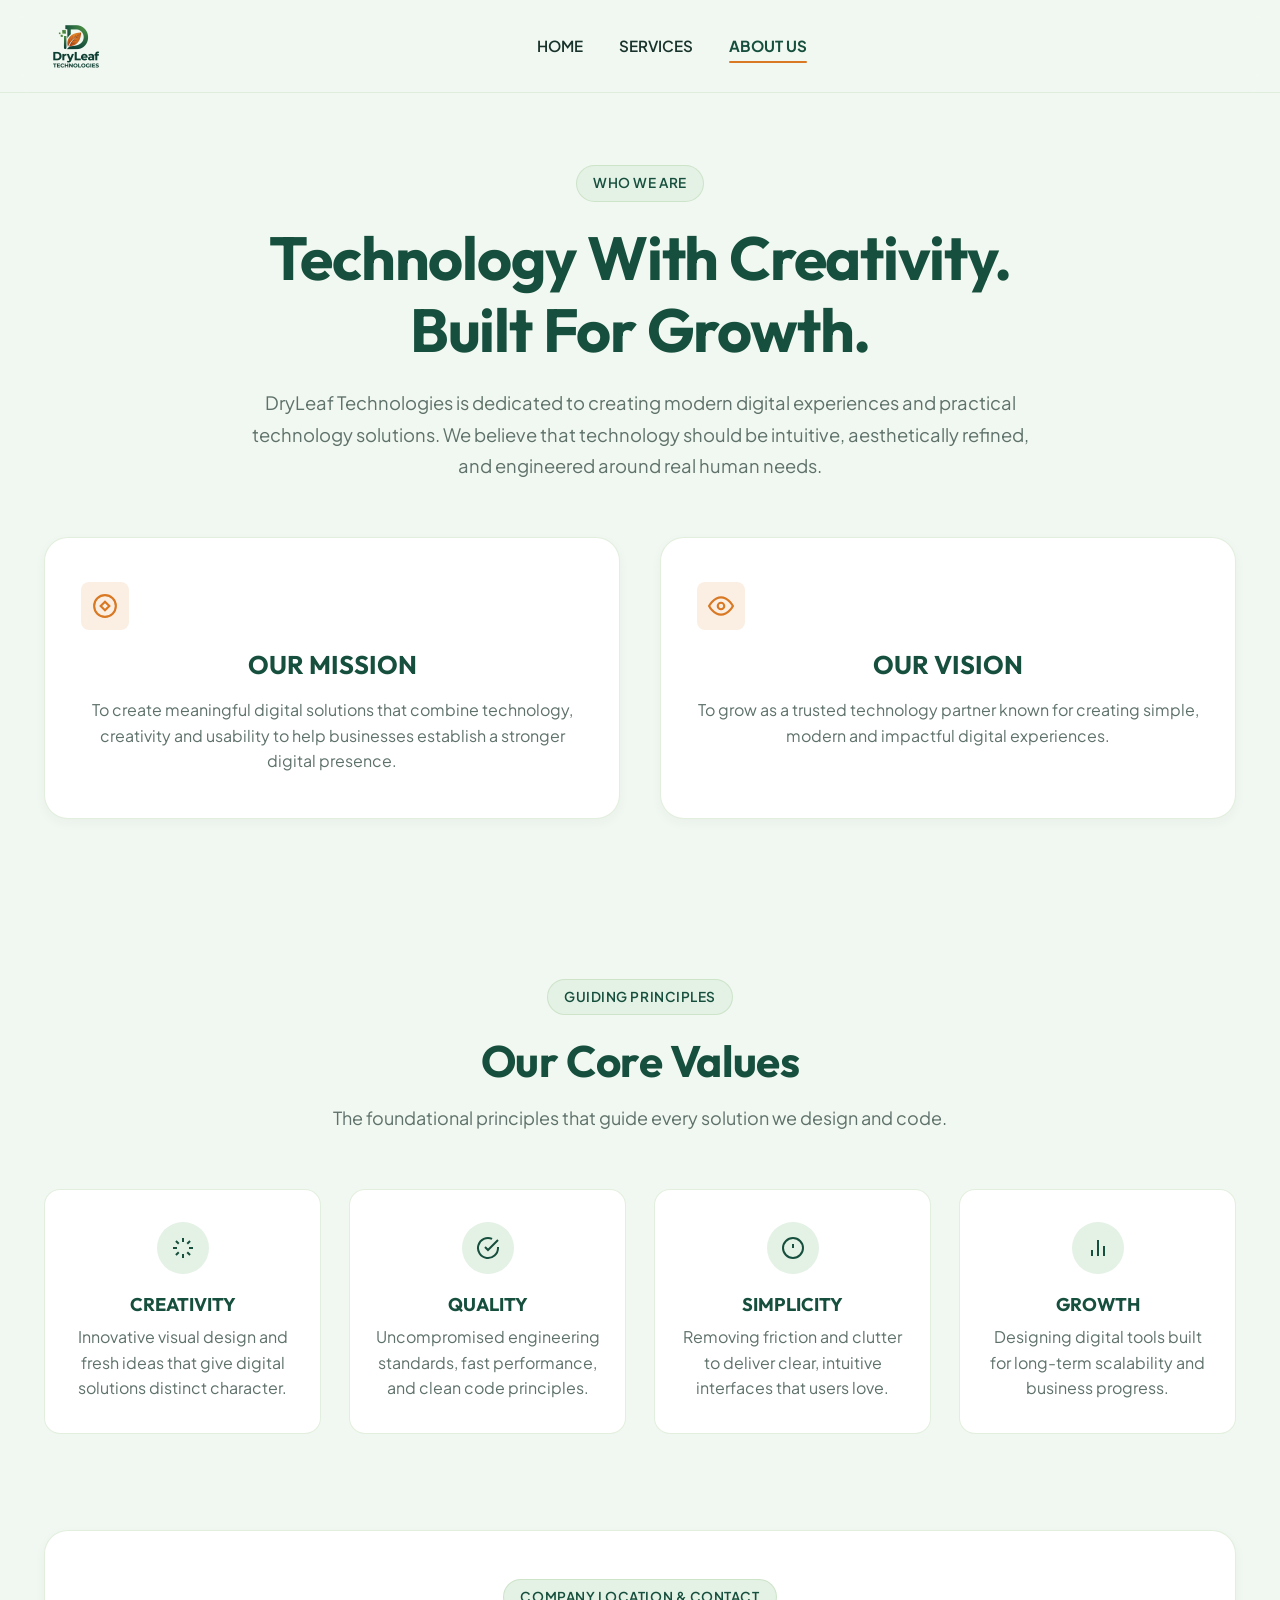
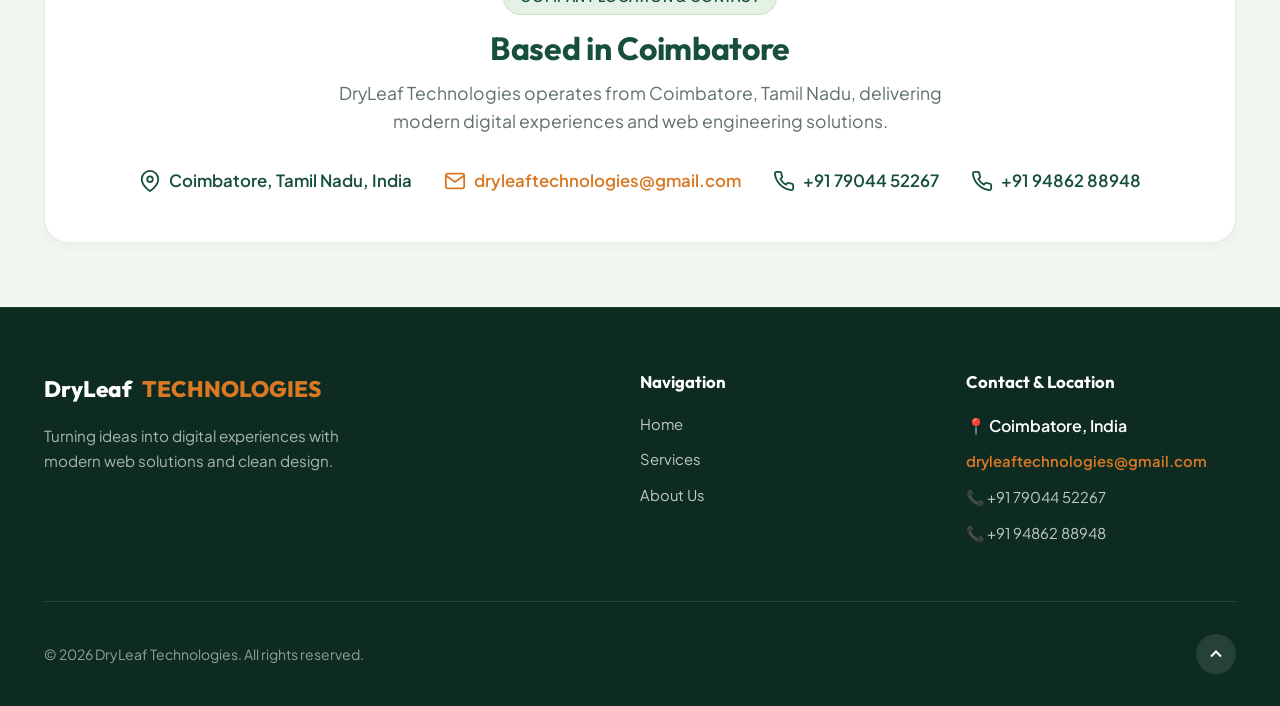
==== about.html @ a45373c3 "Initial commit: DryLeaf Technologies website" ====
<!DOCTYPE html>
<html lang="en">
<head>
  <meta charset="UTF-8">
  <meta name="viewport" content="width=device-width, initial-scale=1.0">
  <meta name="description" content="Learn about DryLeaf Technologies (www.dryleaftechnologies.com), based in Coimbatore. Discover our mission, vision, core values, and creative technology solutions.">
  <meta name="keywords" content="DryLeaf Technologies, www.dryleaftechnologies.com, dryleaf technologies, about dryleaf technologies, web development company coimbatore, tech company coimbatore">
  <meta name="author" content="DryLeaf Technologies">
  <meta name="robots" content="index, follow">
  <link rel="canonical" href="https://www.dryleaftechnologies.com/about.html">

  <!-- Favicon / Browser Tab Icon -->
  <link rel="icon" type="image/png" href="assets/images/DLT Logo.png">
  <link rel="shortcut icon" type="image/png" href="assets/images/DLT Logo.png">
  <link rel="apple-touch-icon" href="assets/images/DLT Logo.png">

  <!-- Open Graph / Facebook SEO -->
  <meta property="og:site_name" content="DryLeaf Technologies">
  <meta property="og:title" content="About Us | DryLeaf Technologies | www.dryleaftechnologies.com">
  <meta property="og:description" content="Technology with Creativity. Built for Growth. Learn about DryLeaf Technologies (www.dryleaftechnologies.com) based in Coimbatore.">
  <meta property="og:type" content="website">
  <meta property="og:url" content="https://www.dryleaftechnologies.com/about.html">
  <meta property="og:image" content="https://www.dryleaftechnologies.com/assets/images/DLT Logo.png">

  <!-- Twitter Card SEO -->
  <meta name="twitter:card" content="summary_large_image">
  <meta name="twitter:title" content="About Us | DryLeaf Technologies (www.dryleaftechnologies.com)">
  <meta name="twitter:description" content="DryLeaf Technologies (www.dryleaftechnologies.com) - Technology with Creativity. Built for Growth in Coimbatore.">
  <meta name="twitter:image" content="https://www.dryleaftechnologies.com/assets/images/DLT Logo.png">

  <title>About Us | DryLeaf Technologies | www.dryleaftechnologies.com</title>

  <!-- Google Fonts -->
  <link rel="preconnect" href="https://fonts.googleapis.com">
  <link rel="preconnect" href="https://fonts.gstatic.com" crossorigin>
  <link href="https://fonts.googleapis.com/css2?family=Outfit:wght@500;600;700;800&family=Plus+Jakarta+Sans:wght@400;500;600;700&display=swap" rel="stylesheet">
  
  <!-- Main Stylesheet -->
  <link rel="stylesheet" href="css/style.css">

  <!-- Structured Data (JSON-LD) for About Page -->
  <script type="application/ld+json">
  {
    "@context": "https://schema.org",
    "@type": "AboutPage",
    "name": "About DryLeaf Technologies",
    "url": "https://www.dryleaftechnologies.com/about.html",
    "mainEntity": {
      "@type": "Organization",
      "name": "DryLeaf Technologies",
      "alternateName": ["dryleaf technologies", "dry leaf technologies"],
      "url": "https://www.dryleaftechnologies.com",
      "email": "dryleaftechnologies@gmail.com",
      "telephone": ["+917904452267", "+919486288948"],
      "address": {
        "@type": "PostalAddress",
        "addressLocality": "Coimbatore",
        "addressRegion": "Tamil Nadu",
        "addressCountry": "IN"
      }
    }
  }
  </script>
</head>
<body>

  <!-- ==========================================
       HEADER & NAVIGATION
       ========================================== -->
  <header class="header" id="header">
    <div class="container">
      <nav class="navbar" aria-label="Main Navigation">
        <!-- Brand Logo -->
        <a href="index.html" class="brand-logo" aria-label="DryLeaf Technologies Homepage">
          <img src="assets/images/DLT Logo.png" alt="DryLeaf Technologies Logo">
        </a>

        <!-- Desktop & Mobile Navigation Links -->
        <ul class="nav-menu">
          <li><a href="index.html" class="nav-link">HOME</a></li>
          <li><a href="services.html" class="nav-link">SERVICES</a></li>
          <li><a href="about.html" class="nav-link active">ABOUT US</a></li>
        </ul>

        <!-- Right Header Action -->
        <div class="header-actions">
          <!-- Mobile Hamburger Toggle -->
          <button class="hamburger-toggle" aria-label="Toggle navigation menu" aria-expanded="false">
            <span class="hamburger-line"></span>
            <span class="hamburger-line"></span>
            <span class="hamburger-line"></span>
          </button>
        </div>
      </nav>
    </div>
  </header>

  <!-- Mobile Backdrop Overlay -->
  <div class="mobile-nav-backdrop" aria-hidden="true"></div>

  <!-- ==========================================
       ABOUT US HERO & STORY
       ========================================== -->
  <main>
    <section class="about-hero-section">
      <div class="container">
        <div class="about-hero-content reveal">
          <div class="badge">Who We Are</div>
          <h1>Technology With Creativity. Built For Growth.</h1>
          <p style="font-size: 1.15rem; margin-top: 1.25rem; line-height: 1.7;">
            DryLeaf Technologies is dedicated to creating modern digital experiences and practical technology solutions. We believe that technology should be intuitive, aesthetically refined, and engineered around real human needs.
          </p>
        </div>

        <!-- Mission & Vision Cards -->
        <div class="mission-vision-grid">
          <!-- Mission Card -->
          <div class="mv-card reveal">
            <div class="mv-card-icon">
              <svg width="26" height="26" viewBox="0 0 24 24" fill="none" stroke="currentColor" stroke-width="2"><circle cx="12" cy="12" r="10"></circle><polygon points="12 8 8 12 12 16 16 12 12 8"></polygon></svg>
            </div>
            <h3>OUR MISSION</h3>
            <p>To create meaningful digital solutions that combine technology, creativity and usability to help businesses establish a stronger digital presence.</p>
          </div>

          <!-- Vision Card -->
          <div class="mv-card reveal">
            <div class="mv-card-icon">
              <svg width="26" height="26" viewBox="0 0 24 24" fill="none" stroke="currentColor" stroke-width="2"><path d="M1 12s4-8 11-8 11 8 11 8-4 8-11 8-11-8-11-8z"></path><circle cx="12" cy="12" r="3"></circle></svg>
            </div>
            <h3>OUR VISION</h3>
            <p>To grow as a trusted technology partner known for creating simple, modern and impactful digital experiences.</p>
          </div>
        </div>
      </div>
    </section>

    <!-- ==========================================
         CORE VALUES
         ========================================== -->
    <section style="padding: 3rem 0; background-color: var(--bg-dominant);">
      <div class="container">
        <div class="section-header reveal">
          <div class="badge">Guiding Principles</div>
          <h2>Our Core Values</h2>
          <p>The foundational principles that guide every solution we design and code.</p>
        </div>

        <div class="values-grid">
          <!-- Value 1: Creativity -->
          <div class="value-card reveal">
            <div class="value-icon">
              <svg width="24" height="24" viewBox="0 0 24 24" fill="none" stroke="currentColor" stroke-width="2"><path d="M12 2v4M12 18v4M4.93 4.93l2.83 2.83M16.24 16.24l2.83 2.83M2 12h4M18 12h4M4.93 19.07l2.83-2.83M16.24 7.76l2.83-2.83"></path></svg>
            </div>
            <h3 class="value-title">CREATIVITY</h3>
            <p class="value-desc">Innovative visual design and fresh ideas that give digital solutions distinct character.</p>
          </div>

          <!-- Value 2: Quality -->
          <div class="value-card reveal">
            <div class="value-icon">
              <svg width="24" height="24" viewBox="0 0 24 24" fill="none" stroke="currentColor" stroke-width="2"><path d="M22 11.08V12a10 10 0 1 1-5.93-9.14"></path><polyline points="22 4 12 14.01 9 11.01"></polyline></svg>
            </div>
            <h3 class="value-title">QUALITY</h3>
            <p class="value-desc">Uncompromised engineering standards, fast performance, and clean code principles.</p>
          </div>

          <!-- Value 3: Simplicity -->
          <div class="value-card reveal">
            <div class="value-icon">
              <svg width="24" height="24" viewBox="0 0 24 24" fill="none" stroke="currentColor" stroke-width="2"><circle cx="12" cy="12" r="10"></circle><line x1="12" y1="8" x2="12" y2="12"></line><line x1="12" y1="16" x2="12.01" y2="16"></line></svg>
            </div>
            <h3 class="value-title">SIMPLICITY</h3>
            <p class="value-desc">Removing friction and clutter to deliver clear, intuitive interfaces that users love.</p>
          </div>

          <!-- Value 4: Growth -->
          <div class="value-card reveal">
            <div class="value-icon">
              <svg width="24" height="24" viewBox="0 0 24 24" fill="none" stroke="currentColor" stroke-width="2"><line x1="18" y1="20" x2="18" y2="10"></line><line x1="12" y1="20" x2="12" y2="4"></line><line x1="6" y1="20" x2="6" y2="14"></line></svg>
            </div>
            <h3 class="value-title">GROWTH</h3>
            <p class="value-desc">Designing digital tools built for long-term scalability and business progress.</p>
          </div>
        </div>
      </div>
    </section>

    <!-- Location & Contact Info Section -->
    <section style="padding: 3rem 0 4rem 0;">
      <div class="container">
        <div class="reveal" style="background: var(--bg-card); border: 1px solid var(--border-light); border-radius: var(--radius-lg); padding: 3rem 2rem; text-align: center; box-shadow: var(--shadow-sm);">
          <div class="badge" style="margin-bottom: 0.85rem;">Company Location &amp; Contact</div>
          <h2 style="font-size: 2rem; color: var(--color-forest-green); margin-bottom: 0.75rem;">Based in Coimbatore</h2>
          <p style="max-width: 620px; margin: 0 auto 2rem auto; color: var(--text-muted); font-size: 1.1rem;">
            DryLeaf Technologies operates from Coimbatore, Tamil Nadu, delivering modern digital experiences and web engineering solutions.
          </p>
          <div style="display: flex; justify-content: center; align-items: center; gap: 2rem; flex-wrap: wrap; font-size: 1.05rem; font-weight: 600;">
            <div style="display: flex; align-items: center; gap: 0.5rem; color: var(--color-forest-green);">
              <svg width="22" height="22" viewBox="0 0 24 24" fill="none" stroke="currentColor" stroke-width="2"><path d="M21 10c0 7-9 13-9 13s-9-6-9-13a9 9 0 0 1 18 0z"></path><circle cx="12" cy="10" r="3"></circle></svg>
              <span>Coimbatore, Tamil Nadu, India</span>
            </div>
            <a href="mailto:dryleaftechnologies@gmail.com" style="display: flex; align-items: center; gap: 0.5rem; color: var(--color-dry-orange);">
              <svg width="22" height="22" viewBox="0 0 24 24" fill="none" stroke="currentColor" stroke-width="2"><path d="M4 4h16c1.1 0 2 .9 2 2v12c0 1.1-.9 2-2 2H4c-1.1 0-2-.9-2-2V6c0-1.1.9-2 2-2z"></path><polyline points="22,6 12,13 2,6"></polyline></svg>
              <span>dryleaftechnologies@gmail.com</span>
            </a>
            <a href="tel:7904452267" style="display: flex; align-items: center; gap: 0.5rem; color: var(--color-forest-green);">
              <svg width="22" height="22" viewBox="0 0 24 24" fill="none" stroke="currentColor" stroke-width="2"><path d="M22 16.92v3a2 2 0 0 1-2.18 2 19.79 19.79 0 0 1-8.63-3.07 19.5 19.5 0 0 1-6-6 19.79 19.79 0 0 1-3.07-8.67A2 2 0 0 1 4.11 2h3a2 2 0 0 1 2 1.72 12.84 12.84 0 0 0 .7 2.81 2 2 0 0 1-.45 2.11L8.09 9.91a16 16 0 0 0 6 6l1.27-1.27a2 2 0 0 1 2.11-.45 12.84 12.84 0 0 0 2.81.7A2 2 0 0 1 22 16.92z"></path></svg>
              <span>+91 79044 52267</span>
            </a>
            <a href="tel:9486288948" style="display: flex; align-items: center; gap: 0.5rem; color: var(--color-forest-green);">
              <svg width="22" height="22" viewBox="0 0 24 24" fill="none" stroke="currentColor" stroke-width="2"><path d="M22 16.92v3a2 2 0 0 1-2.18 2 19.79 19.79 0 0 1-8.63-3.07 19.5 19.5 0 0 1-6-6 19.79 19.79 0 0 1-3.07-8.67A2 2 0 0 1 4.11 2h3a2 2 0 0 1 2 1.72 12.84 12.84 0 0 0 .7 2.81 2 2 0 0 1-.45 2.11L8.09 9.91a16 16 0 0 0 6 6l1.27-1.27a2 2 0 0 1 2.11-.45 12.84 12.84 0 0 0 2.81.7A2 2 0 0 1 22 16.92z"></path></svg>
              <span>+91 94862 88948</span>
            </a>
          </div>
        </div>
      </div>
    </section>

  </main>

  <!-- ==========================================
       FOOTER
       ========================================== -->
  <footer class="footer">
    <div class="container">
      <div class="footer-grid">
        <div class="footer-brand">
          <div class="footer-logo-text">
            DryLeaf <span>TECHNOLOGIES</span>
          </div>
          <p>Turning ideas into digital experiences with modern web solutions and clean design.</p>
        </div>

        <div>
          <h4 class="footer-title">Navigation</h4>
          <div class="footer-links">
            <a href="index.html">Home</a>
            <a href="services.html">Services</a>
            <a href="about.html">About Us</a>
          </div>
        </div>

        <div>
          <h4 class="footer-title">Contact &amp; Location</h4>
          <div class="footer-links">
            <span style="color: var(--text-light); font-weight: 600;">📍 Coimbatore, India</span>
            <a href="mailto:dryleaftechnologies@gmail.com" style="color: var(--color-dry-orange); font-weight: 600;">dryleaftechnologies@gmail.com</a>
            <a href="tel:7904452267">📞 +91 79044 52267</a>
            <a href="tel:9486288948">📞 +91 94862 88948</a>
          </div>
        </div>
      </div>

      <div class="footer-bottom">
        <span>&copy; 2026 DryLeaf Technologies. All rights reserved.</span>
        <button class="back-to-top" aria-label="Back to top of page">
          <svg width="20" height="20" viewBox="0 0 24 24" fill="none" stroke="currentColor" stroke-width="2.5"><polyline points="18 15 12 9 6 15"></polyline></svg>
        </button>
      </div>
    </div>
  </footer>

  <!-- ==========================================
       GET STARTED INQUIRY MODAL DIALOG
       ========================================== -->
  <div class="modal-overlay" id="contact-modal" role="dialog" aria-modal="true" aria-labelledby="contact-modal-title">
    <div class="modal-container">
      <button class="modal-close-btn" aria-label="Close modal window">
        <svg width="20" height="20" viewBox="0 0 24 24" fill="none" stroke="currentColor" stroke-width="2.5"><line x1="18" y1="6" x2="6" y2="18"></line><line x1="6" y1="6" x2="18" y2="18"></line></svg>
      </button>

      <div class="modal-header">
        <div class="badge" style="margin-bottom: 0.5rem;">Project Inquiry</div>
        <h3 id="contact-modal-title">Let's Build Something Great</h3>
        <p>Tell us about your project vision or reach us directly at <a href="mailto:dryleaftechnologies@gmail.com" style="color: var(--color-dry-orange); font-weight: 600;">dryleaftechnologies@gmail.com</a></p>
      </div>

      <form id="project-inquiry-form">
        <div class="form-group">
          <label class="form-label" for="user-name-abt">Your Full Name</label>
          <input type="text" id="user-name-abt" class="form-input" placeholder="e.g. Sarah Jenkins" required>
        </div>

        <div class="form-group">
          <label class="form-label" for="user-email-abt">Email Address</label>
          <input type="email" id="user-email-abt" class="form-input" placeholder="e.g. sarah@company.com" required>
        </div>

        <div class="form-group">
          <label class="form-label" for="project-type-abt">Service Needed</label>
          <select id="project-type-abt" class="form-input">
            <option value="web-dev">Web Development</option>
            <option value="ecommerce">E-Commerce Store</option>
            <option value="web-apps">Custom Web Application</option>
            <option value="ui-ux">UI/UX Design</option>
            <option value="other">Other Inquiry</option>
          </select>
        </div>

        <div class="form-group">
          <label class="form-label" for="user-msg-abt">Project Details</label>
          <textarea id="user-msg-abt" class="form-textarea" placeholder="Briefly describe your goals or requirements..." required></textarea>
        </div>

        <button type="submit" class="btn btn-primary" style="width: 100%; margin-top: 0.5rem;">SUBMIT INQUIRY</button>
      </form>

      <div class="form-success-msg">
        ✓ Thank you for reaching out! Your project inquiry has been received.
      </div>
    </div>
  </div>

  <!-- Scripts -->
  <script src="js/script.js"></script>
</body>
</html>
---- css/style.css ----
/* ==========================================================================
   DryLeaf Technologies - Master Stylesheet
   Theme: Light Nature-Tech Aesthetic
   Color System: Very Light Green, White, Dry Leaf Orange, Forest Green
   ========================================================================== */

/* --------------------------------------------------------------------------
   1. CSS Custom Properties (Design Tokens)
   -------------------------------------------------------------------------- */
:root {
  /* Color Palette */
  --bg-dominant: #F1F8F1;
  --bg-soft: #E4F1E5;
  --bg-card: #FFFFFF;
  --bg-dark-accent: #164F3D;

  --color-leaf-green: #63A64A;
  --color-dry-orange: #D97924;
  --color-dry-orange-hover: #C06416;
  --color-dry-orange-light: rgba(217, 121, 36, 0.12);
  --color-forest-green: #164F3D;
  --color-forest-green-muted: rgba(22, 79, 61, 0.7);

  --text-dark: #17332B;
  --text-muted: #5E716A;
  --text-light: #FFFFFF;

  --border-light: rgba(99, 166, 74, 0.18);
  --border-focus: #D97924;

  /* Typography */
  --font-primary: 'Plus Jakarta Sans', -apple-system, BlinkMacSystemFont, 'Segoe UI', Roboto, sans-serif;
  --font-display: 'Outfit', 'Plus Jakarta Sans', sans-serif;

  /* Spacing System */
  --section-padding-desktop: 5.5rem 2rem;
  --section-padding-tablet: 4rem 1.5rem;
  --section-padding-mobile: 3rem 1rem;
  --container-max-width: 1240px;

  /* Shadows */
  --shadow-sm: 0 4px 12px rgba(23, 51, 43, 0.04);
  --shadow-md: 0 8px 24px rgba(23, 51, 43, 0.08);
  --shadow-lg: 0 16px 40px rgba(23, 51, 43, 0.12);
  --shadow-orange: 0 8px 24px rgba(217, 121, 36, 0.25);

  /* Transitions & Border Radius */
  --transition-fast: 0.2s cubic-bezier(0.16, 1, 0.3, 1);
  --transition-smooth: 0.35s cubic-bezier(0.16, 1, 0.3, 1);
  --radius-sm: 8px;
  --radius-md: 16px;
  --radius-lg: 24px;
  --radius-full: 9999px;
}

/* --------------------------------------------------------------------------
   2. Base & Reset
   -------------------------------------------------------------------------- */
*, *::before, *::after {
  box-sizing: border-box;
  margin: 0;
  padding: 0;
}

html {
  scroll-behavior: smooth;
  font-size: 16px;
  -webkit-font-smoothing: antialiased;
  -moz-osx-font-smoothing: grayscale;
}

body {
  font-family: var(--font-primary);
  background-color: var(--bg-dominant);
  color: var(--text-dark);
  line-height: 1.6;
  overflow-x: hidden;
  min-height: 100vh;
  display: flex;
  flex-direction: column;
}

img, svg {
  max-width: 100%;
  height: auto;
  display: block;
}

a {
  color: inherit;
  text-decoration: none;
  transition: color var(--transition-fast);
}

button, input, textarea {
  font-family: inherit;
  font-size: inherit;
  outline: none;
  border: none;
  background: none;
}

button {
  cursor: pointer;
}

ul {
  list-style: none;
}

/* Container */
.container {
  width: 100%;
  max-width: var(--container-max-width);
  margin: 0 auto;
  padding: 0 1.5rem;
}

/* --------------------------------------------------------------------------
   3. Typography & Section Headers
   -------------------------------------------------------------------------- */
h1, h2, h3, h4, h5, h6 {
  font-family: var(--font-display);
  color: var(--color-forest-green);
  font-weight: 700;
  line-height: 1.2;
}

h1 {
  font-size: clamp(2.25rem, 5vw, 3.8rem);
  letter-spacing: -0.02em;
}

h2 {
  font-size: clamp(1.8rem, 3.5vw, 2.75rem);
  letter-spacing: -0.01em;
}

h3 {
  font-size: clamp(1.25rem, 2.2vw, 1.6rem);
}

p {
  color: var(--text-muted);
  font-size: clamp(1rem, 1.1vw, 1.125rem);
}

.badge {
  display: inline-flex;
  align-items: center;
  gap: 0.5rem;
  padding: 0.4rem 1rem;
  background-color: var(--bg-soft);
  color: var(--color-forest-green);
  border: 1px solid var(--border-light);
  border-radius: var(--radius-full);
  font-size: 0.85rem;
  font-weight: 600;
  letter-spacing: 0.04em;
  text-transform: uppercase;
  margin-bottom: 1.25rem;
}

.badge-dot {
  width: 8px;
  height: 8px;
  background-color: var(--color-dry-orange);
  border-radius: 50%;
  display: inline-block;
  animation: pulse-dot 2s infinite ease-in-out;
}

@keyframes pulse-dot {
  0%, 100% { transform: scale(1); opacity: 1; }
  50% { transform: scale(1.4); opacity: 0.7; }
}

.section-header {
  text-align: center;
  max-width: 680px;
  margin: 0 auto 3.5rem auto;
}

.section-header h2 {
  margin-bottom: 1rem;
}

.section-header p {
  font-size: 1.125rem;
}

.text-highlight {
  color: var(--color-dry-orange);
  position: relative;
  display: inline-block;
}

/* --------------------------------------------------------------------------
   4. Buttons & Interactive Elements
   -------------------------------------------------------------------------- */
.btn {
  display: inline-flex;
  align-items: center;
  justify-content: center;
  gap: 0.6rem;
  padding: 0.85rem 1.75rem;
  border-radius: var(--radius-full);
  font-weight: 600;
  font-size: 0.95rem;
  transition: all var(--transition-smooth);
  position: relative;
  overflow: hidden;
  white-space: nowrap;
}

.btn-primary {
  background-color: var(--color-dry-orange);
  color: var(--text-light);
  box-shadow: var(--shadow-orange);
}

.btn-primary:hover {
  background-color: var(--color-dry-orange-hover);
  transform: translateY(-2px);
  box-shadow: 0 12px 28px rgba(217, 121, 36, 0.35);
}

.btn-secondary {
  background-color: var(--bg-card);
  color: var(--color-forest-green);
  border: 1px solid var(--border-light);
  box-shadow: var(--shadow-sm);
}

.btn-secondary:hover {
  background-color: var(--bg-soft);
  color: var(--color-forest-green);
  border-color: var(--color-leaf-green);
  transform: translateY(-2px);
}

.btn-outline {
  border: 1.5px solid var(--color-dry-orange);
  color: var(--color-dry-orange);
  background: transparent;
}

.btn-outline:hover {
  background-color: var(--color-dry-orange);
  color: var(--text-light);
  transform: translateY(-2px);
}

.btn .btn-icon {
  width: 18px;
  height: 18px;
  transition: transform var(--transition-fast);
}

.btn:hover .btn-icon {
  transform: translateX(4px);
}

/* Focus States for Accessibility */
a:focus-visible, button:focus-visible, input:focus-visible, textarea:focus-visible {
  outline: 2px solid var(--border-focus);
  outline-offset: 3px;
}

/* --------------------------------------------------------------------------
   5. Header & Navigation
   -------------------------------------------------------------------------- */
.header {
  position: sticky;
  top: 0;
  left: 0;
  width: 100%;
  z-index: 1000;
  background-color: rgba(241, 248, 241, 0.85);
  backdrop-filter: blur(12px);
  -webkit-backdrop-filter: blur(12px);
  border-bottom: 1px solid rgba(99, 166, 74, 0.12);
  transition: all var(--transition-smooth);
}

.header.scrolled {
  background-color: rgba(255, 255, 255, 0.95);
  box-shadow: var(--shadow-sm);
  border-bottom-color: rgba(99, 166, 74, 0.2);
}

.navbar {
  display: flex;
  align-items: center;
  justify-content: space-between;
  height: 92px;
  transition: height var(--transition-smooth);
}

.header.scrolled .navbar {
  height: 76px;
}

.brand-logo {
  display: flex;
  align-items: center;
  gap: 0.75rem;
  text-decoration: none;
}

.brand-logo img {
  height: 64px;
  width: auto;
  object-fit: contain;
  mix-blend-mode: multiply;
  transition: all var(--transition-smooth);
}

.header.scrolled .brand-logo img {
  height: 54px;
}

.brand-logo:hover img {
  transform: scale(1.04);
}

.nav-menu {
  display: flex;
  align-items: center;
  gap: 2.25rem;
}

.nav-link {
  font-size: 0.95rem;
  font-weight: 600;
  color: var(--text-dark);
  position: relative;
  padding: 0.5rem 0;
}

.nav-link::after {
  content: '';
  position: absolute;
  bottom: 0;
  left: 0;
  width: 0%;
  height: 2.5px;
  background-color: var(--color-dry-orange);
  border-radius: var(--radius-full);
  transition: width var(--transition-smooth);
}

.nav-link:hover {
  color: var(--color-forest-green);
}

.nav-link:hover::after,
.nav-link.active::after {
  width: 100%;
}

.nav-link.active {
  color: var(--color-forest-green);
  font-weight: 700;
}

.header-actions {
  display: flex;
  align-items: center;
  gap: 1rem;
}

/* Hamburger Toggle */
.hamburger-toggle {
  display: none;
  flex-direction: column;
  justify-content: space-between;
  width: 30px;
  height: 20px;
  background: transparent;
  border: none;
  cursor: pointer;
  z-index: 1010;
  padding: 0;
}

.hamburger-line {
  width: 100%;
  height: 2.5px;
  background-color: var(--color-forest-green);
  border-radius: 4px;
  transition: all var(--transition-smooth);
}

.hamburger-toggle.active .hamburger-line:nth-child(1) {
  transform: translateY(8.5px) rotate(45deg);
}

.hamburger-toggle.active .hamburger-line:nth-child(2) {
  opacity: 0;
}

.hamburger-toggle.active .hamburger-line:nth-child(3) {
  transform: translateY(-8.5px) rotate(-45deg);
}

/* Mobile Drawer Overlay */
.mobile-nav-backdrop {
  position: fixed;
  top: 0;
  left: 0;
  width: 100vw;
  height: 100vh;
  background-color: rgba(22, 79, 61, 0.4);
  backdrop-filter: blur(4px);
  z-index: 998;
  opacity: 0;
  visibility: hidden;
  transition: all var(--transition-smooth);
}

.mobile-nav-backdrop.active {
  opacity: 1;
  visibility: visible;
}

/* --------------------------------------------------------------------------
   6. Hero Section
   -------------------------------------------------------------------------- */
.hero-section {
  padding: 4rem 0 5rem 0;
  position: relative;
  overflow: hidden;
}

.hero-grid {
  display: grid;
  grid-template-columns: 1.1fr 0.9fr;
  gap: 3.5rem;
  align-items: center;
}

.hero-content {
  max-width: 620px;
}

.hero-title {
  margin-bottom: 1.25rem;
  color: var(--color-forest-green);
}

.hero-description {
  font-size: 1.15rem;
  margin-bottom: 2.25rem;
  line-height: 1.65;
}

.hero-cta-group {
  display: flex;
  align-items: center;
  gap: 1.25rem;
  flex-wrap: wrap;
}

/* Hero Tech Visual Composition */
.hero-visual-wrapper {
  position: relative;
  display: flex;
  justify-content: center;
  align-items: center;
}

.hero-visual-card {
  width: 100%;
  aspect-ratio: 4/3;
  max-width: 500px;
  background: linear-gradient(135deg, #FFFFFF 0%, #E4F1E5 100%);
  border: 1px solid rgba(99, 166, 74, 0.25);
  border-radius: var(--radius-lg);
  box-shadow: var(--shadow-lg);
  position: relative;
  padding: 2rem;
  display: flex;
  flex-direction: column;
  justify-content: space-between;
  overflow: hidden;
}

/* Subtle Leaf & Tech Lines SVG Background inside Card */
.hero-visual-bg-pattern {
  position: absolute;
  top: 0;
  right: 0;
  width: 100%;
  height: 100%;
  opacity: 0.15;
  pointer-events: none;
}

.hero-visual-header {
  display: flex;
  align-items: center;
  justify-content: space-between;
  position: relative;
  z-index: 2;
}

.visual-dots {
  display: flex;
  gap: 6px;
}

.visual-dot {
  width: 10px;
  height: 10px;
  border-radius: 50%;
}
.visual-dot:nth-child(1) { background-color: #E56B6F; }
.visual-dot:nth-child(2) { background-color: #FFB703; }
.visual-dot:nth-child(3) { background-color: var(--color-leaf-green); }

.visual-badge {
  font-size: 0.75rem;
  font-weight: 700;
  letter-spacing: 0.05em;
  color: var(--color-forest-green);
  text-transform: uppercase;
  background: rgba(99, 166, 74, 0.15);
  padding: 0.25rem 0.75rem;
  border-radius: var(--radius-full);
}

.hero-visual-center {
  position: relative;
  z-index: 2;
  margin: 1.5rem 0;
  text-align: center;
}

.digital-mesh-graphic {
  width: 120px;
  height: 120px;
  margin: 0 auto;
  position: relative;
  display: flex;
  align-items: center;
  justify-content: center;
}

.mesh-circle-outer {
  position: absolute;
  inset: 0;
  border: 2px dashed var(--color-leaf-green);
  border-radius: 50%;
  animation: rotate-mesh 20s linear infinite;
}

.mesh-circle-inner {
  position: absolute;
  inset: 16px;
  background: radial-gradient(circle, var(--color-dry-orange-light) 0%, transparent 70%);
  border-radius: 50%;
}

.mesh-center-icon {
  position: relative;
  z-index: 2;
  width: 48px;
  height: 48px;
  color: var(--color-dry-orange);
}

@keyframes rotate-mesh {
  from { transform: rotate(0deg); }
  to { transform: rotate(360deg); }
}

/* Floating Tech Pills */
.floating-pill {
  position: absolute;
  background: var(--bg-card);
  border: 1px solid rgba(99, 166, 74, 0.2);
  padding: 0.75rem 1.25rem;
  border-radius: var(--radius-md);
  box-shadow: var(--shadow-md);
  display: flex;
  align-items: center;
  gap: 0.75rem;
  z-index: 10;
  animation: float-pill 4s ease-in-out infinite alternate;
}

.floating-pill-1 {
  top: 8%;
  right: -5%;
  animation-delay: 0s;
}

.floating-pill-2 {
  bottom: 12%;
  left: -8%;
  animation-delay: 2s;
}

.pill-icon-box {
  width: 36px;
  height: 36px;
  border-radius: var(--radius-sm);
  background-color: var(--bg-soft);
  display: flex;
  align-items: center;
  justify-content: center;
  color: var(--color-dry-orange);
}

.pill-text {
  display: flex;
  flex-direction: column;
}

.pill-title {
  font-size: 0.85rem;
  font-weight: 700;
  color: var(--color-forest-green);
}

.pill-sub {
  font-size: 0.75rem;
  color: var(--text-muted);
}

@keyframes float-pill {
  0% { transform: translateY(0px); }
  100% { transform: translateY(-10px); }
}

/* --------------------------------------------------------------------------
   7. Highlights Section
   -------------------------------------------------------------------------- */
.highlights-section {
  padding: 2.5rem 0 4rem 0;
}

.highlights-grid {
  display: grid;
  grid-template-columns: repeat(4, 1fr);
  gap: 1.5rem;
}

.highlight-card {
  background-color: var(--bg-card);
  border: 1px solid var(--border-light);
  border-radius: var(--radius-md);
  padding: 1.75rem 1.5rem;
  transition: all var(--transition-smooth);
  display: flex;
  flex-direction: column;
  gap: 0.85rem;
}

.highlight-card:hover {
  transform: translateY(-5px);
  border-color: var(--color-leaf-green);
  box-shadow: var(--shadow-md);
}

.highlight-icon {
  width: 44px;
  height: 44px;
  background-color: var(--bg-soft);
  border-radius: var(--radius-sm);
  display: flex;
  align-items: center;
  justify-content: center;
  color: var(--color-dry-orange);
  transition: transform var(--transition-fast);
}

.highlight-card:hover .highlight-icon {
  background-color: var(--color-dry-orange);
  color: var(--text-light);
  transform: scale(1.05);
}

.highlight-title {
  font-size: 1.1rem;
  font-weight: 700;
  color: var(--color-forest-green);
}

.highlight-desc {
  font-size: 0.925rem;
  color: var(--text-muted);
  line-height: 1.5;
}

/* --------------------------------------------------------------------------
   8. Services Preview & Main Services Section
   -------------------------------------------------------------------------- */
.services-section {
  padding: var(--section-padding-desktop);
  background-color: var(--bg-dominant);
}

.services-grid {
  display: grid;
  grid-template-columns: repeat(3, 1fr);
  gap: 2rem;
}

.service-card {
  background-color: var(--bg-card);
  border: 1px solid var(--border-light);
  border-radius: var(--radius-md);
  padding: 2.25rem 2rem;
  position: relative;
  transition: all var(--transition-smooth);
  display: flex;
  flex-direction: column;
  justify-content: space-between;
  overflow: hidden;
  cursor: pointer;
}

/* Top Accent Line on Hover */
.service-card::before {
  content: '';
  position: absolute;
  top: 0;
  left: 0;
  width: 100%;
  height: 4px;
  background-color: var(--color-dry-orange);
  opacity: 0;
  transform: scaleX(0);
  transform-origin: left;
  transition: all var(--transition-smooth);
}

.service-card:hover {
  transform: translateY(-6px);
  box-shadow: var(--shadow-md);
  border-color: rgba(99, 166, 74, 0.4);
}

.service-card:hover::before {
  opacity: 1;
  transform: scaleX(1);
}

.service-card-top {
  margin-bottom: 1.75rem;
}

.service-icon-box {
  width: 54px;
  height: 54px;
  border-radius: var(--radius-md);
  background-color: var(--bg-soft);
  display: flex;
  align-items: center;
  justify-content: center;
  color: var(--color-leaf-green);
  margin-bottom: 1.5rem;
  transition: all var(--transition-fast);
}

.service-card:hover .service-icon-box {
  background-color: var(--color-dry-orange-light);
  color: var(--color-dry-orange);
}

.service-card-title {
  font-size: 1.3rem;
  margin-bottom: 0.75rem;
  color: var(--color-forest-green);
}

.service-card-desc {
  font-size: 0.975rem;
  color: var(--text-muted);
  line-height: 1.6;
}

.service-card-action {
  display: inline-flex;
  align-items: center;
  gap: 0.5rem;
  font-size: 0.9rem;
  font-weight: 700;
  color: var(--color-dry-orange);
  margin-top: 1.25rem;
}

.service-card-action svg {
  width: 18px;
  height: 18px;
  transition: transform var(--transition-fast);
}

.service-card:hover .service-card-action svg {
  transform: translateX(4px);
}

.services-cta-wrapper {
  text-align: center;
  margin-top: 3.5rem;
}

/* --------------------------------------------------------------------------
   9. Why DryLeaf Section
   -------------------------------------------------------------------------- */
.why-section {
  padding: var(--section-padding-desktop);
  background-color: var(--bg-soft);
  border-top: 1px solid var(--border-light);
  border-bottom: 1px solid var(--border-light);
  position: relative;
}

.why-grid {
  display: grid;
  grid-template-columns: repeat(4, 1fr);
  gap: 2rem;
}

.why-card {
  background-color: var(--bg-card);
  border: 1px solid var(--border-light);
  border-radius: var(--radius-md);
  padding: 2rem 1.75rem;
  position: relative;
  transition: all var(--transition-smooth);
}

.why-card:hover {
  transform: translateY(-4px);
  box-shadow: var(--shadow-md);
}

.why-number {
  font-family: var(--font-display);
  font-size: 1.75rem;
  font-weight: 800;
  color: var(--color-dry-orange);
  margin-bottom: 1rem;
  display: inline-block;
  background: var(--color-dry-orange-light);
  padding: 0.2rem 0.75rem;
  border-radius: var(--radius-sm);
}

.why-card-title {
  font-size: 1.2rem;
  margin-bottom: 0.75rem;
  color: var(--color-forest-green);
}

.why-card-desc {
  font-size: 0.95rem;
  color: var(--text-muted);
}

/* --------------------------------------------------------------------------
   10. About Us Page Components
   -------------------------------------------------------------------------- */
.about-hero-section {
  padding: 4.5rem 0 3.5rem 0;
  text-align: center;
}

.about-hero-content {
  max-width: 800px;
  margin: 0 auto;
}

.mission-vision-grid {
  display: grid;
  grid-template-columns: 1fr 1fr;
  gap: 2.5rem;
  margin: 3.5rem 0;
}

.mv-card {
  background: var(--bg-card);
  border: 1px solid var(--border-light);
  border-radius: var(--radius-lg);
  padding: 2.75rem 2.25rem;
  box-shadow: var(--shadow-sm);
  position: relative;
  overflow: hidden;
  transition: all var(--transition-smooth);
}

.mv-card:hover {
  box-shadow: var(--shadow-md);
  border-color: var(--color-leaf-green);
}

.mv-card-icon {
  width: 48px;
  height: 48px;
  border-radius: var(--radius-sm);
  background-color: var(--color-dry-orange-light);
  color: var(--color-dry-orange);
  display: flex;
  align-items: center;
  justify-content: center;
  margin-bottom: 1.25rem;
}

.mv-card h3 {
  margin-bottom: 1rem;
  color: var(--color-forest-green);
}

/* Core Values Grid */
.values-grid {
  display: grid;
  grid-template-columns: repeat(4, 1fr);
  gap: 1.75rem;
}

.value-card {
  background-color: var(--bg-card);
  border: 1px solid var(--border-light);
  border-radius: var(--radius-md);
  padding: 2rem 1.5rem;
  text-align: center;
  transition: all var(--transition-smooth);
}

.value-card:hover {
  transform: translateY(-5px);
  border-color: var(--color-leaf-green);
  box-shadow: var(--shadow-md);
}

.value-icon {
  width: 52px;
  height: 52px;
  margin: 0 auto 1.25rem auto;
  border-radius: 50%;
  background-color: var(--bg-soft);
  color: var(--color-forest-green);
  display: flex;
  align-items: center;
  justify-content: center;
  transition: all var(--transition-fast);
}

.value-card:hover .value-icon {
  background-color: var(--color-dry-orange);
  color: var(--text-light);
}

.value-title {
  font-size: 1.15rem;
  margin-bottom: 0.5rem;
  color: var(--color-forest-green);
}

/* Tech Stack Showcase */
.tech-showcase-section {
  padding: var(--section-padding-desktop);
  background-color: var(--bg-soft);
  border-radius: var(--radius-lg);
  margin: 4rem 0;
  text-align: center;
}

.tech-grid {
  display: grid;
  grid-template-columns: repeat(4, 1fr);
  gap: 1.5rem;
  margin-top: 2.5rem;
}

.tech-card {
  background-color: var(--bg-card);
  border: 1px solid var(--border-light);
  border-radius: var(--radius-md);
  padding: 1.75rem 1.25rem;
  display: flex;
  flex-direction: column;
  align-items: center;
  gap: 0.85rem;
  transition: all var(--transition-smooth);
}

.tech-card:hover {
  transform: translateY(-4px);
  box-shadow: var(--shadow-md);
  border-color: var(--color-dry-orange);
}

.tech-icon {
  width: 48px;
  height: 48px;
  color: var(--color-forest-green);
}

.tech-name {
  font-weight: 700;
  color: var(--color-forest-green);
  font-size: 1.05rem;
}

.tech-desc {
  font-size: 0.85rem;
  color: var(--text-muted);
}

/* --------------------------------------------------------------------------
   11. Call To Action (CTA) Banner
   -------------------------------------------------------------------------- */
.cta-section {
  padding: 4.5rem 0;
}

.cta-box {
  background: linear-gradient(135deg, var(--color-forest-green) 0%, #0F3A2C 100%);
  color: var(--text-light);
  border-radius: var(--radius-lg);
  padding: 4rem 3rem;
  text-align: center;
  position: relative;
  overflow: hidden;
  box-shadow: var(--shadow-lg);
}

/* Decorative Organic Glow inside CTA */
.cta-box::before {
  content: '';
  position: absolute;
  top: -50%;
  right: -10%;
  width: 350px;
  height: 350px;
  background: radial-gradient(circle, rgba(217, 121, 36, 0.25) 0%, transparent 70%);
  border-radius: 50%;
  pointer-events: none;
}

.cta-box h2 {
  color: var(--text-light);
  margin-bottom: 1rem;
}

.cta-box p {
  color: rgba(255, 255, 255, 0.85);
  max-width: 600px;
  margin: 0 auto 2.25rem auto;
  font-size: 1.15rem;
}

/* --------------------------------------------------------------------------
   12. Footer
   -------------------------------------------------------------------------- */
.footer {
  background-color: #0D2B21;
  color: rgba(255, 255, 255, 0.75);
  padding: 4rem 0 2rem 0;
  margin-top: auto;
  border-top: 1px solid rgba(99, 166, 74, 0.2);
}

.footer-grid {
  display: grid;
  grid-template-columns: 2fr 1fr 1fr;
  gap: 3.5rem;
  margin-bottom: 3.5rem;
}

.footer-brand p {
  color: rgba(255, 255, 255, 0.65);
  margin-top: 1rem;
  max-width: 320px;
  font-size: 0.95rem;
}

.footer-logo-text {
  font-family: var(--font-display);
  font-size: 1.4rem;
  font-weight: 800;
  color: var(--text-light);
  display: flex;
  align-items: center;
  gap: 0.6rem;
}

.footer-logo-text span {
  color: var(--color-dry-orange);
}

.footer-title {
  color: var(--text-light);
  font-size: 1.05rem;
  font-weight: 700;
  margin-bottom: 1.25rem;
}

.footer-links {
  display: flex;
  flex-direction: column;
  gap: 0.75rem;
}

.footer-links a {
  color: rgba(255, 255, 255, 0.75);
  font-size: 0.925rem;
}

.footer-links a:hover {
  color: var(--color-dry-orange);
}

.footer-bottom {
  border-top: 1px solid rgba(255, 255, 255, 0.1);
  padding-top: 2rem;
  display: flex;
  align-items: center;
  justify-content: space-between;
  font-size: 0.875rem;
  color: rgba(255, 255, 255, 0.55);
}

.back-to-top {
  display: inline-flex;
  align-items: center;
  justify-content: center;
  width: 40px;
  height: 40px;
  background: rgba(255, 255, 255, 0.1);
  color: var(--text-light);
  border-radius: 50%;
  transition: all var(--transition-fast);
}

.back-to-top:hover {
  background-color: var(--color-dry-orange);
  transform: translateY(-3px);
}

/* --------------------------------------------------------------------------
   13. Modals & Interactive Overlays
   -------------------------------------------------------------------------- */
.modal-overlay {
  position: fixed;
  inset: 0;
  background-color: rgba(13, 43, 33, 0.65);
  backdrop-filter: blur(6px);
  -webkit-backdrop-filter: blur(6px);
  z-index: 2000;
  display: flex;
  align-items: center;
  justify-content: center;
  padding: 1.5rem;
  opacity: 0;
  visibility: hidden;
  transition: all var(--transition-smooth);
}

.modal-overlay.active {
  opacity: 1;
  visibility: visible;
}

.modal-container {
  background-color: var(--bg-card);
  border: 1px solid var(--border-light);
  border-radius: var(--radius-lg);
  max-width: 620px;
  width: 100%;
  max-height: 90vh;
  overflow-y: auto;
  padding: 2.5rem;
  box-shadow: var(--shadow-lg);
  position: relative;
  transform: translateY(20px) scale(0.96);
  transition: all var(--transition-smooth);
}

.modal-overlay.active .modal-container {
  transform: translateY(0) scale(1);
}

.modal-close-btn {
  position: absolute;
  top: 1.25rem;
  right: 1.25rem;
  width: 36px;
  height: 36px;
  border-radius: 50%;
  background-color: var(--bg-soft);
  color: var(--color-forest-green);
  display: flex;
  align-items: center;
  justify-content: center;
  transition: all var(--transition-fast);
}

.modal-close-btn:hover {
  background-color: var(--color-dry-orange);
  color: var(--text-light);
}

.modal-header {
  margin-bottom: 1.5rem;
}

.modal-header h3 {
  font-size: 1.6rem;
  margin-bottom: 0.5rem;
}

.modal-body {
  margin-bottom: 2rem;
}

.feature-list {
  display: flex;
  flex-direction: column;
  gap: 0.75rem;
  margin: 1.25rem 0;
}

.feature-item {
  display: flex;
  align-items: flex-start;
  gap: 0.75rem;
  font-size: 0.95rem;
  color: var(--text-dark);
}

.feature-check {
  width: 20px;
  height: 20px;
  border-radius: 50%;
  background-color: var(--bg-soft);
  color: var(--color-leaf-green);
  display: flex;
  align-items: center;
  justify-content: center;
  flex-shrink: 0;
  margin-top: 2px;
}

/* Contact Form Modal Styling */
.form-group {
  margin-bottom: 1.25rem;
  display: flex;
  flex-direction: column;
  gap: 0.4rem;
  text-align: left;
}

.form-label {
  font-size: 0.9rem;
  font-weight: 600;
  color: var(--color-forest-green);
}

.form-input, .form-textarea {
  width: 100%;
  padding: 0.85rem 1rem;
  border: 1px solid rgba(99, 166, 74, 0.3);
  border-radius: var(--radius-sm);
  background-color: var(--bg-dominant);
  font-size: 0.95rem;
  color: var(--text-dark);
  transition: border-color var(--transition-fast);
}

.form-input:focus, .form-textarea:focus {
  border-color: var(--color-dry-orange);
  background-color: var(--bg-card);
}

.form-textarea {
  min-height: 110px;
  resize: vertical;
}

.form-success-msg {
  display: none;
  background-color: var(--bg-soft);
  border: 1px solid var(--color-leaf-green);
  color: var(--color-forest-green);
  padding: 1rem;
  border-radius: var(--radius-sm);
  margin-top: 1rem;
  text-align: center;
  font-weight: 600;
}

/* --------------------------------------------------------------------------
   14. Animations & Reveal Utility
   -------------------------------------------------------------------------- */
.reveal {
  opacity: 0;
  transform: translateY(30px);
  transition: opacity 0.7s cubic-bezier(0.16, 1, 0.3, 1), transform 0.7s cubic-bezier(0.16, 1, 0.3, 1);
}

.reveal.revealed {
  opacity: 1;
  transform: translateY(0);
}

/* Accessibility: Reduced Motion */
@media (prefers-reduced-motion: reduce) {
  *, ::before, ::after {
    animation-duration: 0.01ms !important;
    animation-iteration-count: 1 !important;
    transition-duration: 0.01ms !important;
    scroll-behavior: auto !important;
  }
  .reveal {
    opacity: 1 !important;
    transform: none !important;
  }
}

/* --------------------------------------------------------------------------
   15. Responsive Media Queries
   -------------------------------------------------------------------------- */

/* Tablet (max-width: 1024px) */
@media (max-width: 1024px) {
  .hero-grid {
    grid-template-columns: 1fr;
    gap: 3rem;
  }
  
  .hero-content {
    max-width: 100%;
    text-align: center;
  }

  .hero-cta-group {
    justify-content: center;
  }

  .highlights-grid {
    grid-template-columns: repeat(2, 1fr);
  }

  .services-grid {
    grid-template-columns: repeat(2, 1fr);
  }

  .why-grid {
    grid-template-columns: repeat(2, 1fr);
  }

  .values-grid {
    grid-template-columns: repeat(2, 1fr);
  }

  .tech-grid {
    grid-template-columns: repeat(2, 1fr);
  }

  .footer-grid {
    grid-template-columns: 1fr 1fr;
  }
  
  .footer-brand {
    grid-column: 1 / -1;
  }
}

/* Mobile & Small Screen (max-width: 768px) */
@media (max-width: 768px) {
  .navbar {
    height: 70px;
  }

  .hamburger-toggle {
    display: flex;
  }

  /* Mobile Drawer Styling */
  .nav-menu {
    position: fixed;
    top: 0;
    right: -100%;
    width: 80%;
    max-width: 320px;
    height: 100vh;
    background-color: var(--bg-card);
    flex-direction: column;
    align-items: flex-start;
    justify-content: flex-start;
    padding: 6rem 2rem 2rem 2rem;
    gap: 1.75rem;
    z-index: 999;
    box-shadow: var(--shadow-lg);
    transition: right var(--transition-smooth);
  }

  .nav-menu.active {
    right: 0;
  }

  .nav-link {
    font-size: 1.15rem;
    width: 100%;
  }

  .header-actions .btn {
    display: none; /* Accessible in drawer on mobile */
  }

  .mobile-cta-item {
    width: 100%;
    margin-top: 1rem;
  }

  .mobile-cta-item .btn {
    width: 100%;
  }

  .hero-section {
    padding: 2.5rem 0 3.5rem 0;
  }

  .hero-visual-card {
    aspect-ratio: 1/1;
    max-width: 100%;
    padding: 1.5rem;
  }

  .floating-pill {
    padding: 0.5rem 0.85rem;
  }

  .floating-pill-1 {
    right: 0%;
    top: 2%;
  }

  .floating-pill-2 {
    left: 0%;
    bottom: 2%;
  }

  .highlights-grid {
    grid-template-columns: 1fr;
  }

  .services-grid {
    grid-template-columns: 1fr;
  }

  .why-grid {
    grid-template-columns: 1fr;
  }

  .mission-vision-grid {
    grid-template-columns: 1fr;
  }

  .values-grid {
    grid-template-columns: 1fr;
  }

  .tech-grid {
    grid-template-columns: 1fr;
  }

  .cta-box {
    padding: 2.5rem 1.5rem;
  }

  .footer-grid {
    grid-template-columns: 1fr;
    gap: 2rem;
  }

  .footer-bottom {
    flex-direction: column;
    gap: 1rem;
    text-align: center;
  }
}

/* Contact Hyperlink Interactions */
a[href^="mailto:"], a[href^="tel:"] {
  transition: all var(--transition-fast);
}

a[href^="mailto:"]:hover {
  color: var(--color-dry-orange-hover) !important;
  text-decoration: underline;
}

a[href^="tel:"]:hover {
  color: var(--color-dry-orange) !important;
  text-decoration: underline;
}
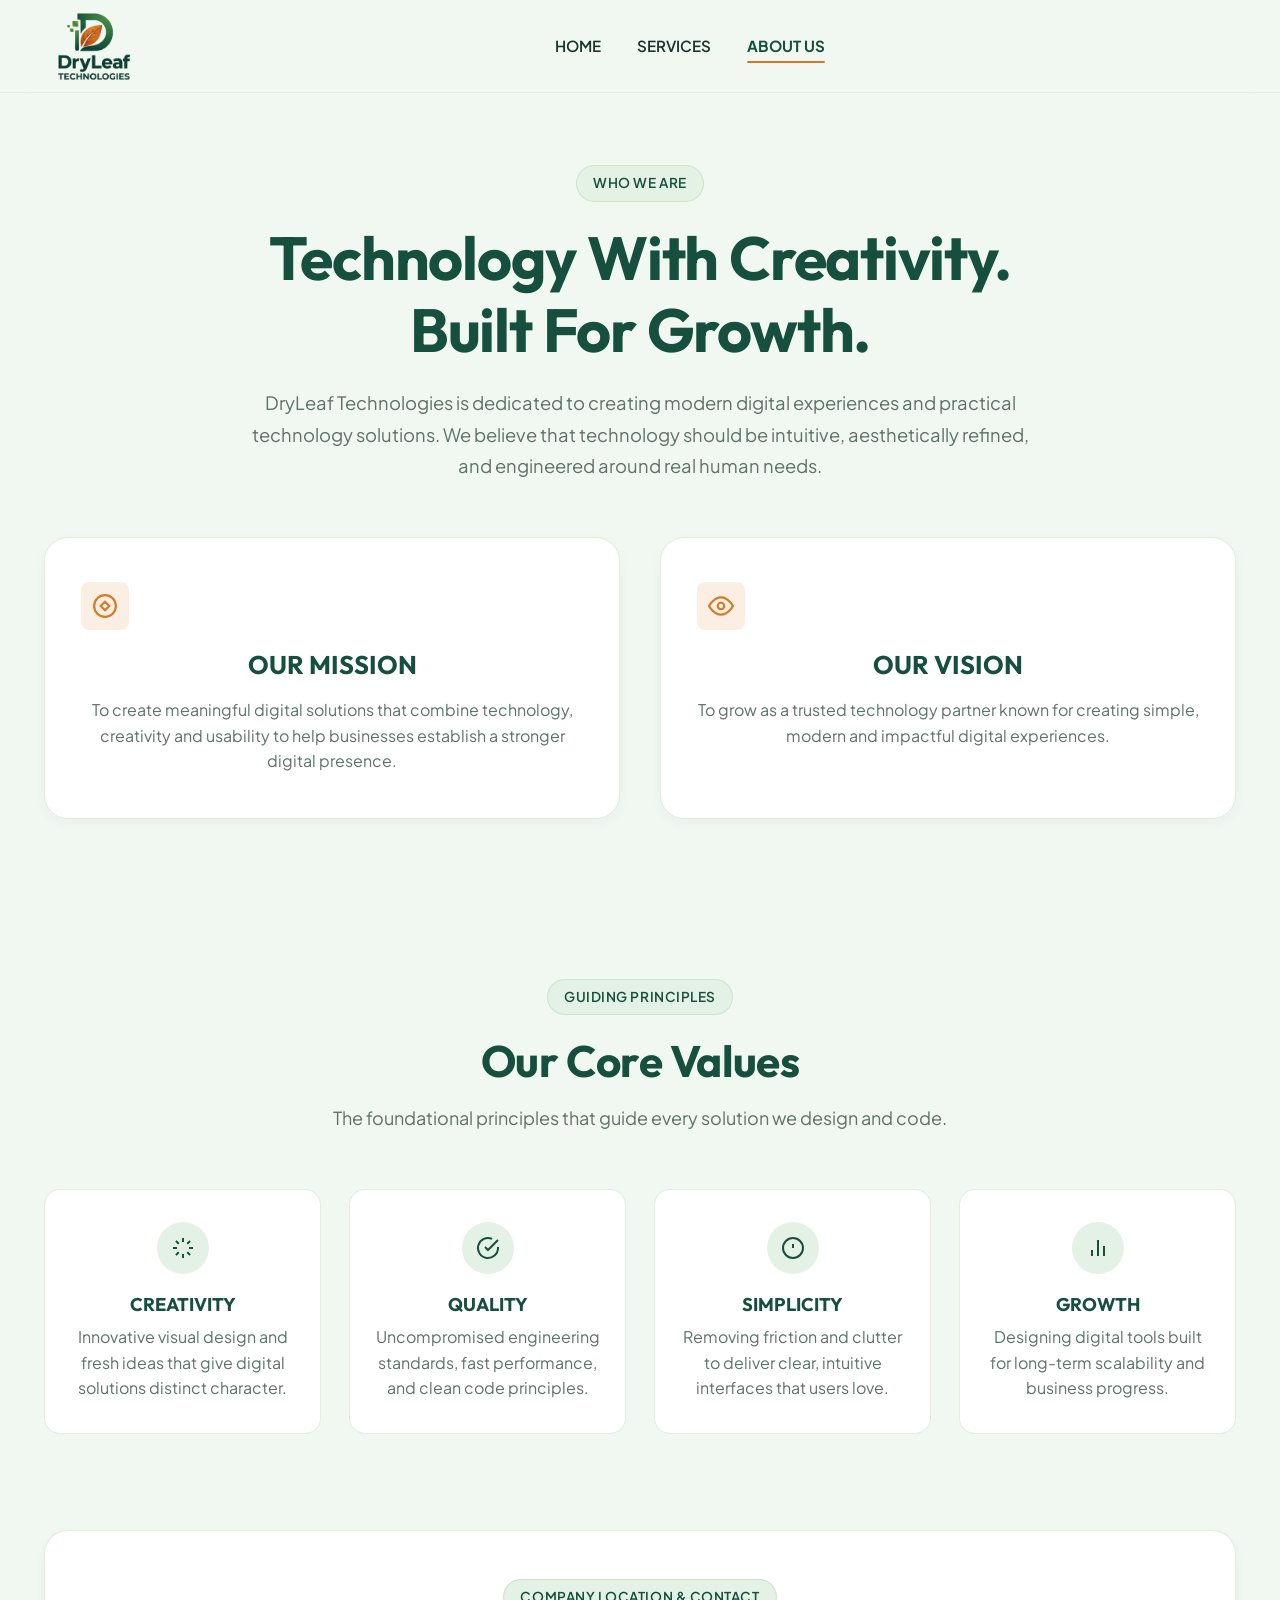
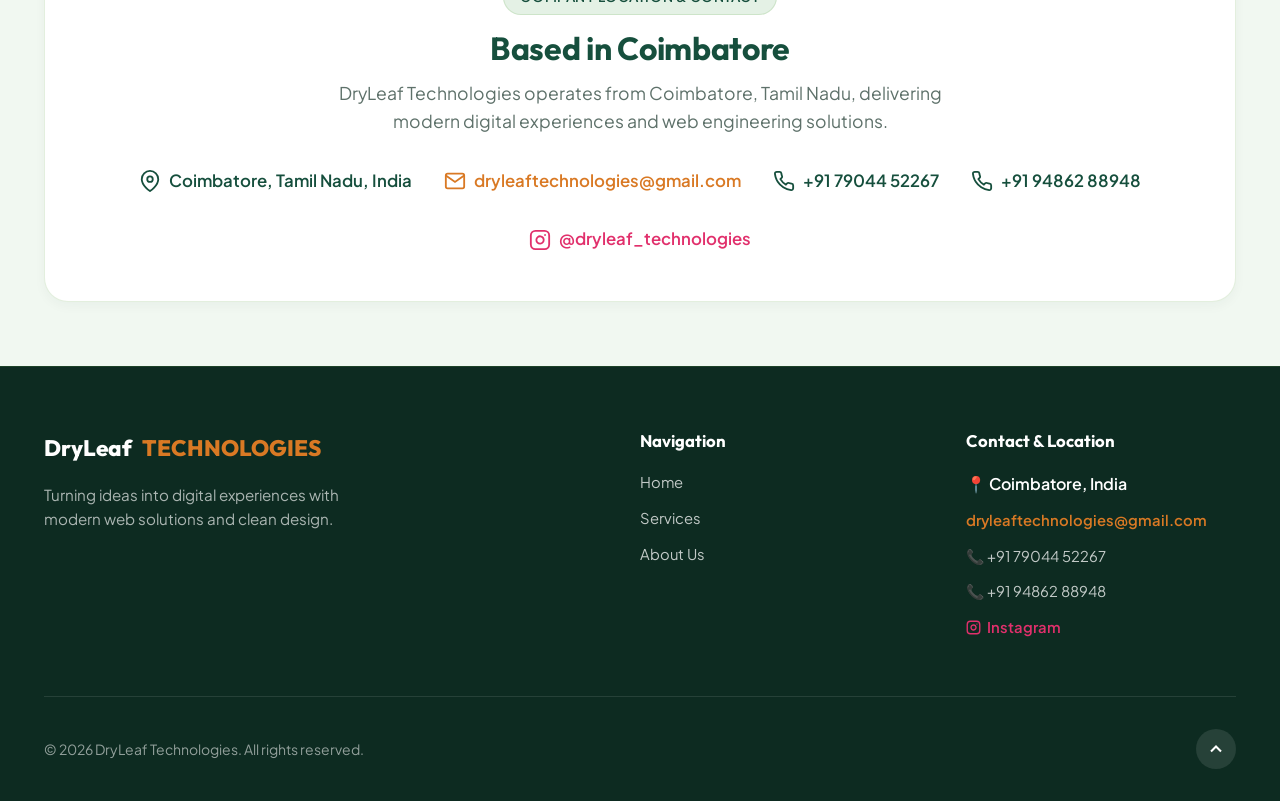
==== commit 3d6bb03c: "Add Instagram contact link, remove modal CTA button, and update logo size" ====
--- a/about.html
+++ b/about.html
@@ -52,6 +52,9 @@
       "url": "https://www.dryleaftechnologies.com",
       "email": "dryleaftechnologies@gmail.com",
       "telephone": ["+917904452267", "+919486288948"],
+      "sameAs": [
+        "https://www.instagram.com/dryleaf_technologies"
+      ],
       "address": {
         "@type": "PostalAddress",
         "addressLocality": "Coimbatore",
@@ -212,6 +215,10 @@
               <svg width="22" height="22" viewBox="0 0 24 24" fill="none" stroke="currentColor" stroke-width="2"><path d="M22 16.92v3a2 2 0 0 1-2.18 2 19.79 19.79 0 0 1-8.63-3.07 19.5 19.5 0 0 1-6-6 19.79 19.79 0 0 1-3.07-8.67A2 2 0 0 1 4.11 2h3a2 2 0 0 1 2 1.72 12.84 12.84 0 0 0 .7 2.81 2 2 0 0 1-.45 2.11L8.09 9.91a16 16 0 0 0 6 6l1.27-1.27a2 2 0 0 1 2.11-.45 12.84 12.84 0 0 0 2.81.7A2 2 0 0 1 22 16.92z"></path></svg>
               <span>+91 94862 88948</span>
             </a>
+            <a href="https://www.instagram.com/dryleaf_technologies?stkn=ZWhzNjkzNGU2aHZu" target="_blank" rel="noopener noreferrer" style="display: flex; align-items: center; gap: 0.5rem; color: #E1306C;" aria-label="Instagram @dryleaf_technologies">
+              <svg width="22" height="22" viewBox="0 0 24 24" fill="none" stroke="currentColor" stroke-width="2" stroke-linecap="round" stroke-linejoin="round"><rect x="2" y="2" width="20" height="20" rx="5" ry="5"></rect><path d="M16 11.37A4 4 0 1 1 12.63 8 4 4 0 0 1 16 11.37z"></path><line x1="17.5" y1="6.5" x2="17.51" y2="6.5"></line></svg>
+              <span>@dryleaf_technologies</span>
+            </a>
           </div>
         </div>
       </div>
@@ -248,6 +255,10 @@
             <a href="mailto:dryleaftechnologies@gmail.com" style="color: var(--color-dry-orange); font-weight: 600;">dryleaftechnologies@gmail.com</a>
             <a href="tel:7904452267">📞 +91 79044 52267</a>
             <a href="tel:9486288948">📞 +91 94862 88948</a>
+            <a href="https://www.instagram.com/dryleaf_technologies?stkn=ZWhzNjkzNGU2aHZu" target="_blank" rel="noopener noreferrer" style="color: #E1306C; font-weight: 600; display: inline-flex; align-items: center; gap: 0.35rem;" aria-label="Instagram Profile">
+              <svg width="15" height="15" viewBox="0 0 24 24" fill="none" stroke="currentColor" stroke-width="2.2" stroke-linecap="round" stroke-linejoin="round"><rect x="2" y="2" width="20" height="20" rx="5" ry="5"></rect><path d="M16 11.37A4 4 0 1 1 12.63 8 4 4 0 0 1 16 11.37z"></path><line x1="17.5" y1="6.5" x2="17.51" y2="6.5"></line></svg>
+              <span>Instagram</span>
+            </a>
           </div>
         </div>
       </div>
--- a/css/style.css
+++ b/css/style.css
@@ -56,7 +56,9 @@
 /* --------------------------------------------------------------------------
    2. Base & Reset
    -------------------------------------------------------------------------- */
-*, *::before, *::after {
+*,
+*::before,
+*::after {
   box-sizing: border-box;
   margin: 0;
   padding: 0;
@@ -80,7 +82,8 @@
   flex-direction: column;
 }
 
-img, svg {
+img,
+svg {
   max-width: 100%;
   height: auto;
   display: block;
@@ -92,7 +95,9 @@
   transition: color var(--transition-fast);
 }
 
-button, input, textarea {
+button,
+input,
+textarea {
   font-family: inherit;
   font-size: inherit;
   outline: none;
@@ -119,7 +124,12 @@
 /* --------------------------------------------------------------------------
    3. Typography & Section Headers
    -------------------------------------------------------------------------- */
-h1, h2, h3, h4, h5, h6 {
+h1,
+h2,
+h3,
+h4,
+h5,
+h6 {
   font-family: var(--font-display);
   color: var(--color-forest-green);
   font-weight: 700;
@@ -171,8 +181,17 @@
 }
 
 @keyframes pulse-dot {
-  0%, 100% { transform: scale(1); opacity: 1; }
-  50% { transform: scale(1.4); opacity: 0.7; }
+
+  0%,
+  100% {
+    transform: scale(1);
+    opacity: 1;
+  }
+
+  50% {
+    transform: scale(1.4);
+    opacity: 0.7;
+  }
 }
 
 .section-header {
@@ -262,7 +281,10 @@
 }
 
 /* Focus States for Accessibility */
-a:focus-visible, button:focus-visible, input:focus-visible, textarea:focus-visible {
+a:focus-visible,
+button:focus-visible,
+input:focus-visible,
+textarea:focus-visible {
   outline: 2px solid var(--border-focus);
   outline-offset: 3px;
 }
@@ -309,7 +331,7 @@
 }
 
 .brand-logo img {
-  height: 64px;
+  height: 100px;
   width: auto;
   object-fit: contain;
   mix-blend-mode: multiply;
@@ -317,7 +339,7 @@
 }
 
 .header.scrolled .brand-logo img {
-  height: 54px;
+  height: 60px;
 }
 
 .brand-logo:hover img {
@@ -515,9 +537,18 @@
   height: 10px;
   border-radius: 50%;
 }
-.visual-dot:nth-child(1) { background-color: #E56B6F; }
-.visual-dot:nth-child(2) { background-color: #FFB703; }
-.visual-dot:nth-child(3) { background-color: var(--color-leaf-green); }
+
+.visual-dot:nth-child(1) {
+  background-color: #E56B6F;
+}
+
+.visual-dot:nth-child(2) {
+  background-color: #FFB703;
+}
+
+.visual-dot:nth-child(3) {
+  background-color: var(--color-leaf-green);
+}
 
 .visual-badge {
   font-size: 0.75rem;
@@ -571,8 +602,13 @@
 }
 
 @keyframes rotate-mesh {
-  from { transform: rotate(0deg); }
-  to { transform: rotate(360deg); }
+  from {
+    transform: rotate(0deg);
+  }
+
+  to {
+    transform: rotate(360deg);
+  }
 }
 
 /* Floating Tech Pills */
@@ -630,8 +666,13 @@
 }
 
 @keyframes float-pill {
-  0% { transform: translateY(0px); }
-  100% { transform: translateY(-10px); }
+  0% {
+    transform: translateY(0px);
+  }
+
+  100% {
+    transform: translateY(-10px);
+  }
 }
 
 /* --------------------------------------------------------------------------
@@ -1261,7 +1302,8 @@
   color: var(--color-forest-green);
 }
 
-.form-input, .form-textarea {
+.form-input,
+.form-textarea {
   width: 100%;
   padding: 0.85rem 1rem;
   border: 1px solid rgba(99, 166, 74, 0.3);
@@ -1272,7 +1314,8 @@
   transition: border-color var(--transition-fast);
 }
 
-.form-input:focus, .form-textarea:focus {
+.form-input:focus,
+.form-textarea:focus {
   border-color: var(--color-dry-orange);
   background-color: var(--bg-card);
 }
@@ -1310,12 +1353,16 @@
 
 /* Accessibility: Reduced Motion */
 @media (prefers-reduced-motion: reduce) {
-  *, ::before, ::after {
+
+  *,
+  ::before,
+  ::after {
     animation-duration: 0.01ms !important;
     animation-iteration-count: 1 !important;
     transition-duration: 0.01ms !important;
     scroll-behavior: auto !important;
   }
+
   .reveal {
     opacity: 1 !important;
     transform: none !important;
@@ -1332,7 +1379,7 @@
     grid-template-columns: 1fr;
     gap: 3rem;
   }
-  
+
   .hero-content {
     max-width: 100%;
     text-align: center;
@@ -1365,7 +1412,7 @@
   .footer-grid {
     grid-template-columns: 1fr 1fr;
   }
-  
+
   .footer-brand {
     grid-column: 1 / -1;
   }
@@ -1410,7 +1457,8 @@
   }
 
   .header-actions .btn {
-    display: none; /* Accessible in drawer on mobile */
+    display: none;
+    /* Accessible in drawer on mobile */
   }
 
   .mobile-cta-item {
@@ -1487,7 +1535,9 @@
 }
 
 /* Contact Hyperlink Interactions */
-a[href^="mailto:"], a[href^="tel:"] {
+a[href^="mailto:"],
+a[href^="tel:"],
+a[href*="instagram.com"] {
   transition: all var(--transition-fast);
 }
 
@@ -1500,3 +1550,9 @@
   color: var(--color-dry-orange) !important;
   text-decoration: underline;
 }
+
+a[href*="instagram.com"]:hover {
+  opacity: 0.8;
+  transform: translateY(-1px);
+  text-decoration: underline;
+}
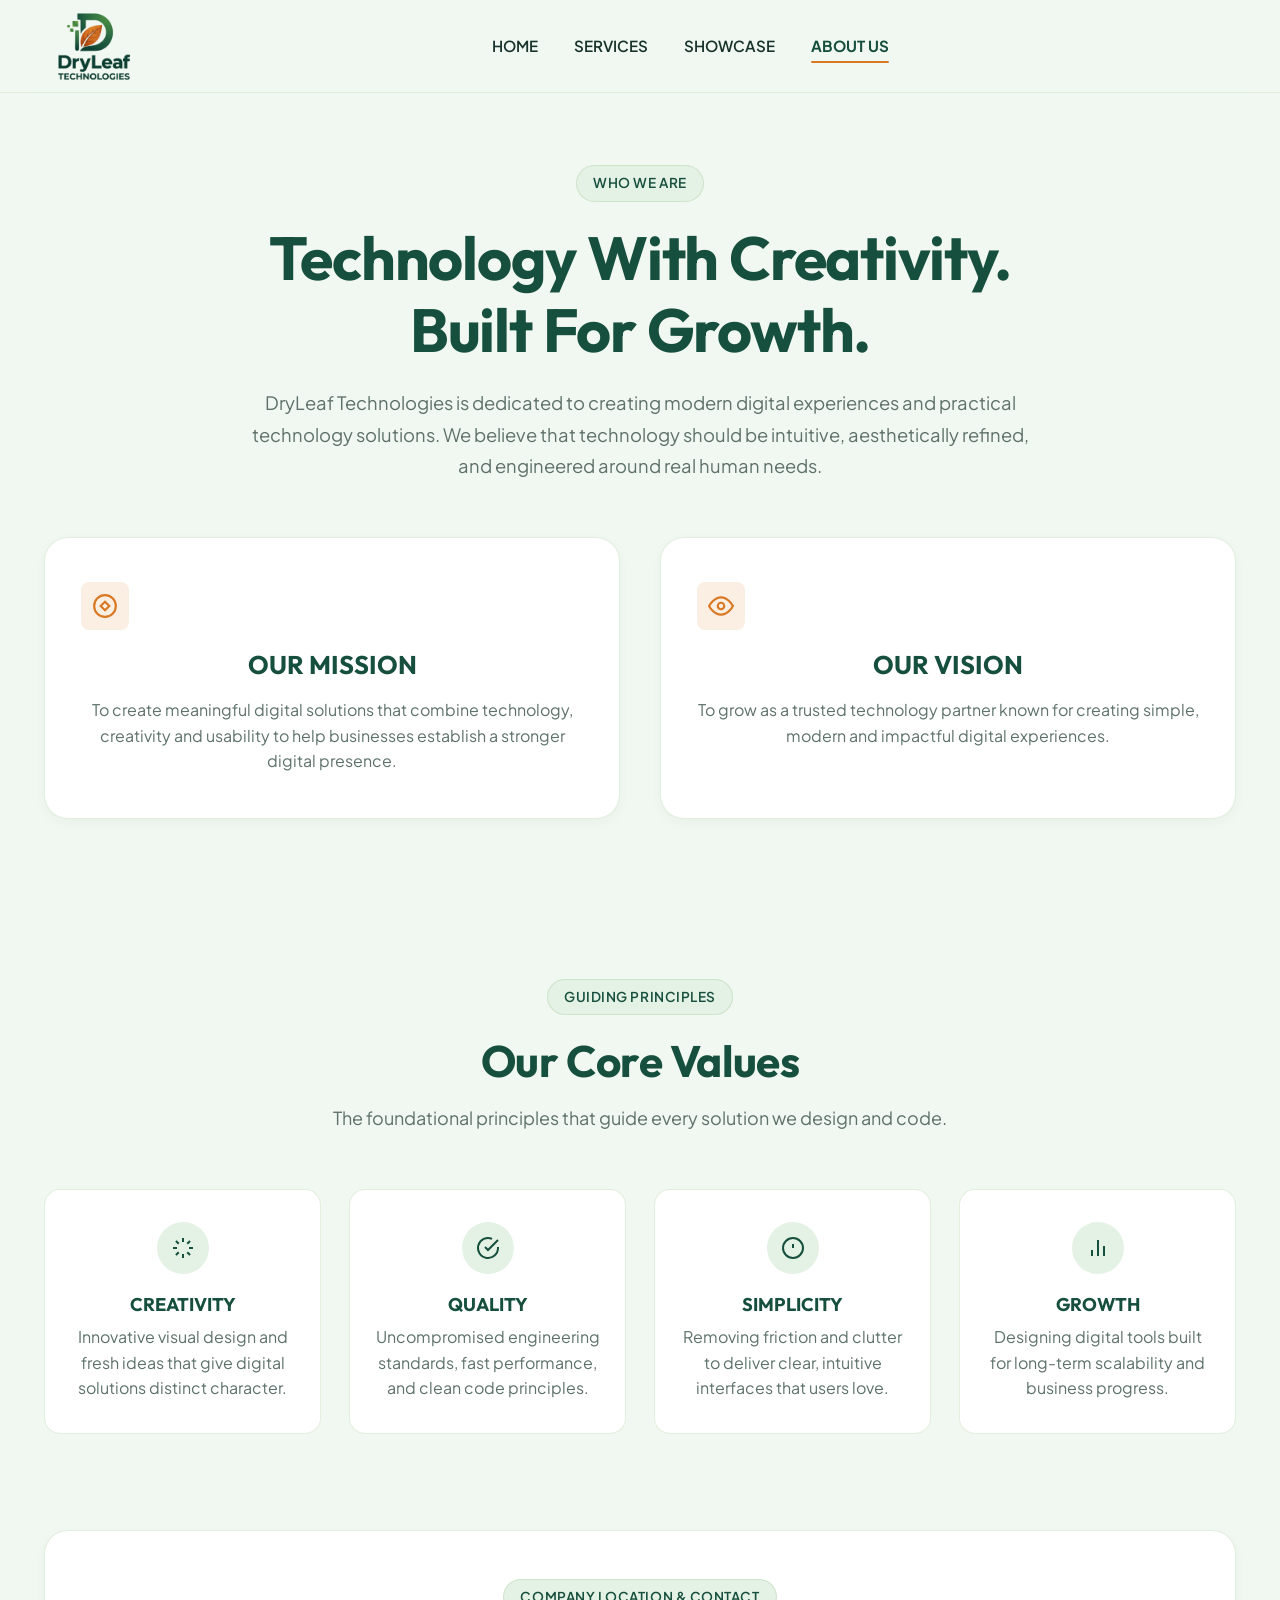
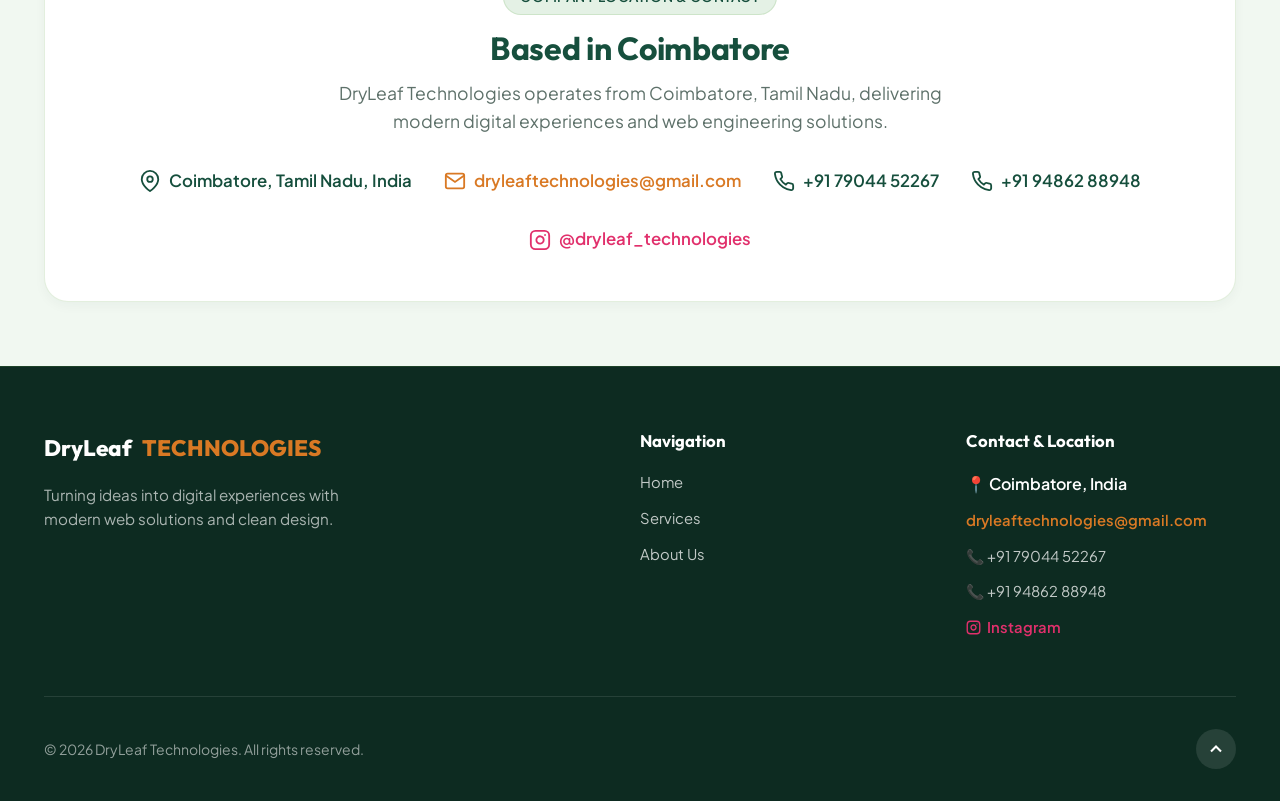
==== commit cd178432: "Modified Explore services into OUR WORKS" ====
--- a/about.html
+++ b/about.html
@@ -82,6 +82,7 @@
         <ul class="nav-menu">
           <li><a href="index.html" class="nav-link">HOME</a></li>
           <li><a href="services.html" class="nav-link">SERVICES</a></li>
+          <li><a href="index.html#showcase" class="nav-link">SHOWCASE</a></li>
           <li><a href="about.html" class="nav-link active">ABOUT US</a></li>
         </ul>
 
--- a/css/style.css
+++ b/css/style.css
@@ -1555,4 +1555,278 @@
   opacity: 0.8;
   transform: translateY(-1px);
   text-decoration: underline;
+}
+
+/* ==========================================================================
+   SHOWCASE SECTION – OUR WORK
+   ========================================================================== */
+
+/* --------------------------------------------------------------------------
+   Section Wrapper
+   -------------------------------------------------------------------------- */
+.showcase-section {
+  padding: var(--section-padding-desktop);
+  background: linear-gradient(180deg, var(--bg-soft) 0%, var(--bg-dominant) 100%);
+  position: relative;
+  overflow: hidden;
+}
+
+.showcase-section::before {
+  content: '';
+  position: absolute;
+  top: -120px;
+  right: -120px;
+  width: 420px;
+  height: 420px;
+  border-radius: 50%;
+  background: radial-gradient(circle, rgba(99,166,74,0.08) 0%, transparent 70%);
+  pointer-events: none;
+}
+
+/* --------------------------------------------------------------------------
+   Showcase Grid (can add more cards later)
+   -------------------------------------------------------------------------- */
+.showcase-grid {
+  display: grid;
+  grid-template-columns: 1fr;
+  gap: 3rem;
+  margin-top: 3rem;
+}
+
+/* --------------------------------------------------------------------------
+   Showcase Card
+   -------------------------------------------------------------------------- */
+.showcase-card {
+  background: var(--bg-card);
+  border-radius: var(--radius-lg);
+  overflow: hidden;
+  box-shadow: var(--shadow-md);
+  border: 1px solid var(--border-light);
+  display: grid;
+  grid-template-columns: 1.1fr 1fr;
+  gap: 0;
+  transition: box-shadow var(--transition-smooth), transform var(--transition-smooth);
+}
+
+.showcase-card:hover {
+  box-shadow: var(--shadow-lg);
+  transform: translateY(-4px);
+}
+
+/* --------------------------------------------------------------------------
+   Image Side
+   -------------------------------------------------------------------------- */
+.showcase-img-wrapper {
+  position: relative;
+  overflow: hidden;
+  min-height: 320px;
+  background: var(--bg-soft);
+}
+
+.showcase-img {
+  width: 100%;
+  height: 100%;
+  object-fit: cover;
+  object-position: top center;
+  display: block;
+  transition: transform 0.55s cubic-bezier(0.16, 1, 0.3, 1);
+}
+
+.showcase-card:hover .showcase-img {
+  transform: scale(1.04);
+}
+
+/* Overlay that appears on hover with CTA */
+.showcase-img-overlay {
+  position: absolute;
+  inset: 0;
+  background: rgba(22, 79, 61, 0.72);
+  backdrop-filter: blur(3px);
+  display: flex;
+  align-items: center;
+  justify-content: center;
+  opacity: 0;
+  transition: opacity var(--transition-smooth);
+}
+
+.showcase-card:hover .showcase-img-overlay {
+  opacity: 1;
+}
+
+.showcase-live-btn {
+  display: inline-flex;
+  align-items: center;
+  gap: 0.5rem;
+  transform: translateY(12px);
+  transition: opacity var(--transition-smooth), transform var(--transition-smooth);
+  opacity: 0;
+}
+
+.showcase-card:hover .showcase-live-btn {
+  opacity: 1;
+  transform: translateY(0);
+}
+
+/* --------------------------------------------------------------------------
+   Info Side
+   -------------------------------------------------------------------------- */
+.showcase-info {
+  padding: 2.5rem;
+  display: flex;
+  flex-direction: column;
+  justify-content: center;
+  gap: 1.1rem;
+}
+
+/* Meta row */
+.showcase-meta {
+  display: flex;
+  align-items: center;
+  justify-content: space-between;
+  gap: 0.75rem;
+}
+
+.showcase-category {
+  font-size: 0.78rem;
+  font-weight: 700;
+  letter-spacing: 0.07em;
+  text-transform: uppercase;
+  color: var(--color-leaf-green);
+  background: rgba(99, 166, 74, 0.12);
+  padding: 0.25rem 0.75rem;
+  border-radius: var(--radius-full);
+}
+
+.showcase-year {
+  font-size: 0.8rem;
+  font-weight: 600;
+  color: var(--text-muted);
+}
+
+/* Title & description */
+.showcase-title {
+  font-family: var(--font-display);
+  font-size: 1.85rem;
+  font-weight: 800;
+  color: var(--text-dark);
+  line-height: 1.15;
+  margin: 0;
+}
+
+.showcase-desc {
+  font-size: 0.95rem;
+  color: var(--text-muted);
+  line-height: 1.7;
+  margin: 0;
+}
+
+/* --------------------------------------------------------------------------
+   Tech Tags
+   -------------------------------------------------------------------------- */
+.showcase-tags {
+  display: flex;
+  flex-wrap: wrap;
+  gap: 0.5rem;
+}
+
+.showcase-tag {
+  font-size: 0.75rem;
+  font-weight: 700;
+  letter-spacing: 0.04em;
+  color: var(--color-forest-green);
+  background: rgba(22, 79, 61, 0.08);
+  border: 1px solid rgba(22, 79, 61, 0.15);
+  padding: 0.22rem 0.65rem;
+  border-radius: var(--radius-full);
+  transition: background var(--transition-fast), color var(--transition-fast);
+}
+
+.showcase-tag:hover {
+  background: var(--color-forest-green);
+  color: #fff;
+}
+
+/* --------------------------------------------------------------------------
+   Action Buttons
+   -------------------------------------------------------------------------- */
+.showcase-actions {
+  display: flex;
+  align-items: center;
+  gap: 0.75rem;
+  flex-wrap: wrap;
+  margin-top: 0.25rem;
+}
+
+.showcase-github-btn {
+  display: inline-flex;
+  align-items: center;
+  gap: 0.5rem;
+}
+
+/* --------------------------------------------------------------------------
+   Bottom CTA
+   -------------------------------------------------------------------------- */
+.showcase-cta {
+  margin-top: 3.5rem;
+  text-align: center;
+  display: flex;
+  flex-direction: column;
+  align-items: center;
+  gap: 1.25rem;
+}
+
+.showcase-cta p {
+  font-size: 1.1rem;
+  color: var(--text-muted);
+  font-weight: 500;
+}
+
+/* --------------------------------------------------------------------------
+   Responsive – Tablet
+   -------------------------------------------------------------------------- */
+@media (max-width: 900px) {
+  .showcase-card {
+    grid-template-columns: 1fr;
+  }
+
+  .showcase-img-wrapper {
+    min-height: 240px;
+  }
+
+  .showcase-img-overlay {
+    opacity: 1;
+    background: rgba(22, 79, 61, 0.45);
+  }
+
+  .showcase-live-btn {
+    opacity: 1;
+    transform: translateY(0);
+  }
+}
+
+/* --------------------------------------------------------------------------
+   Responsive – Mobile
+   -------------------------------------------------------------------------- */
+@media (max-width: 600px) {
+  .showcase-section {
+    padding: var(--section-padding-mobile);
+  }
+
+  .showcase-info {
+    padding: 1.75rem 1.25rem;
+  }
+
+  .showcase-title {
+    font-size: 1.45rem;
+  }
+
+  .showcase-actions {
+    flex-direction: column;
+    align-items: stretch;
+  }
+
+  .showcase-actions .btn {
+    text-align: center;
+    justify-content: center;
+  }
 }
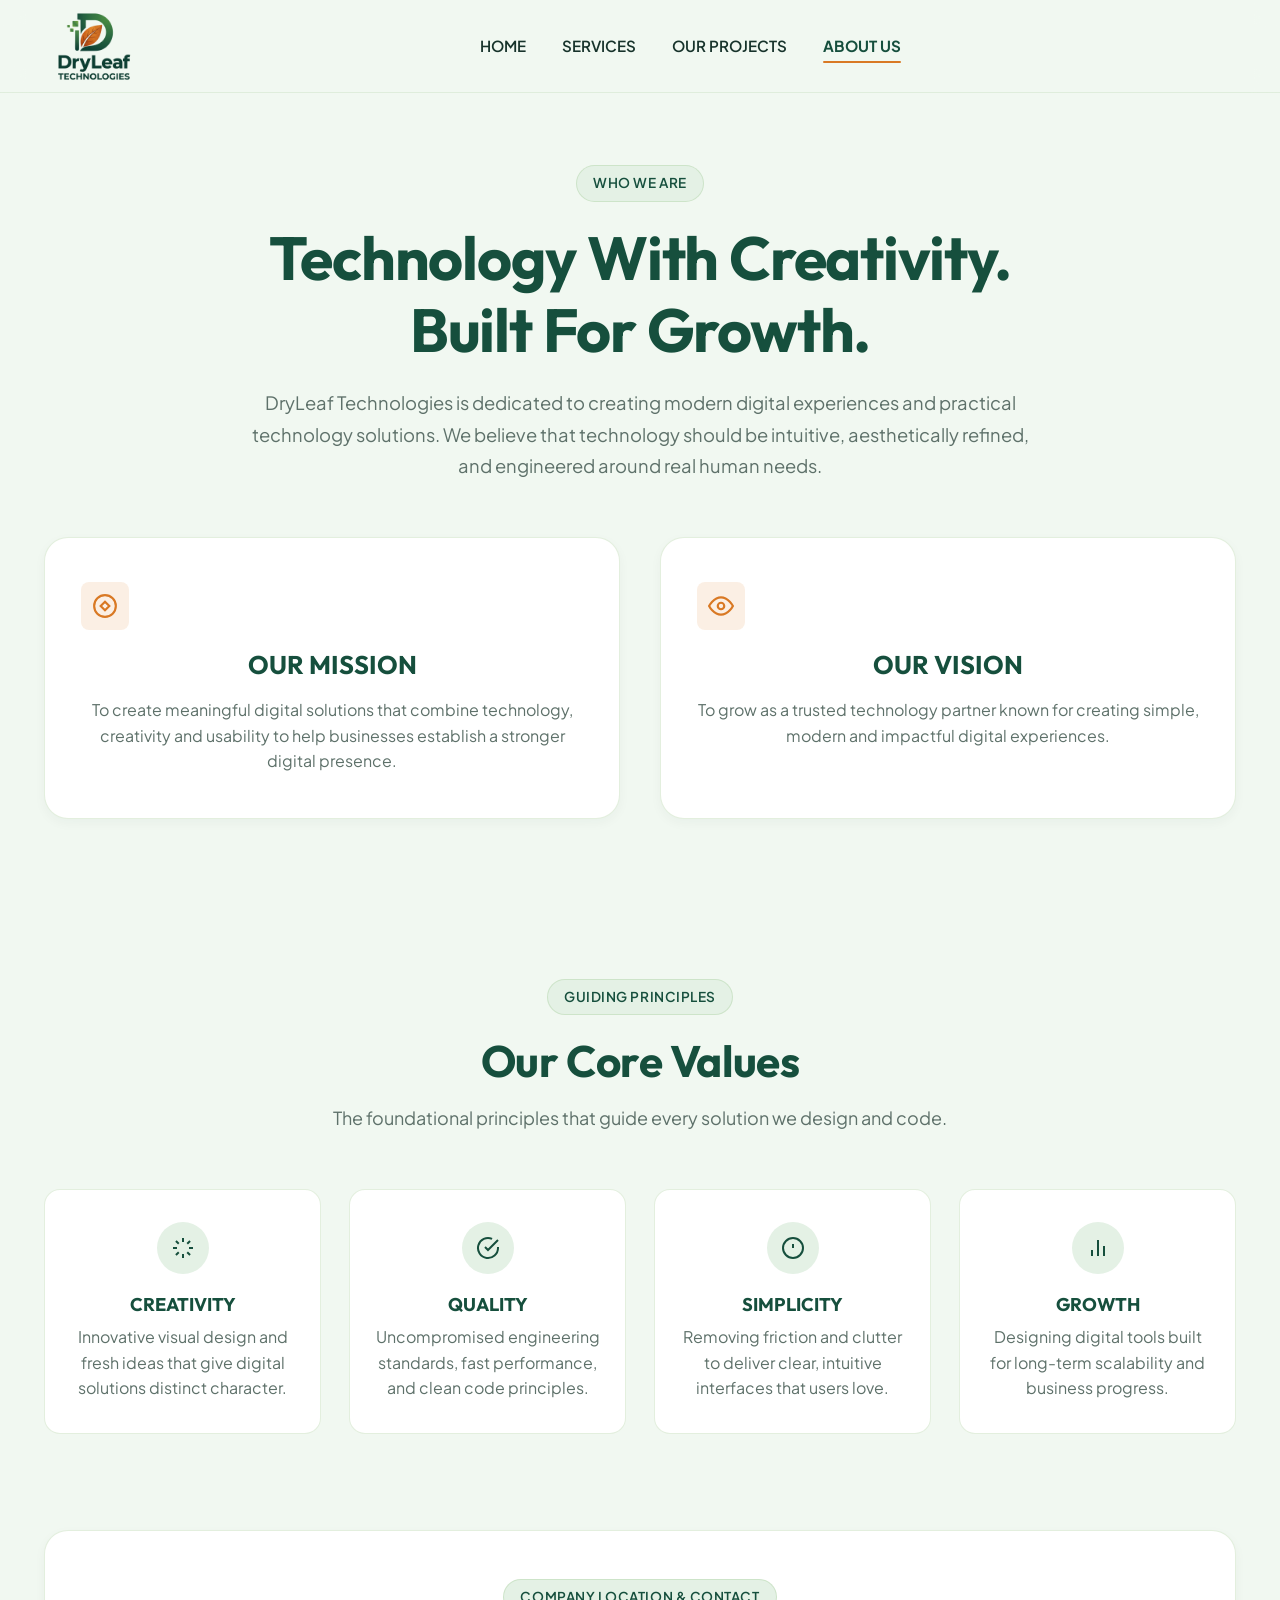
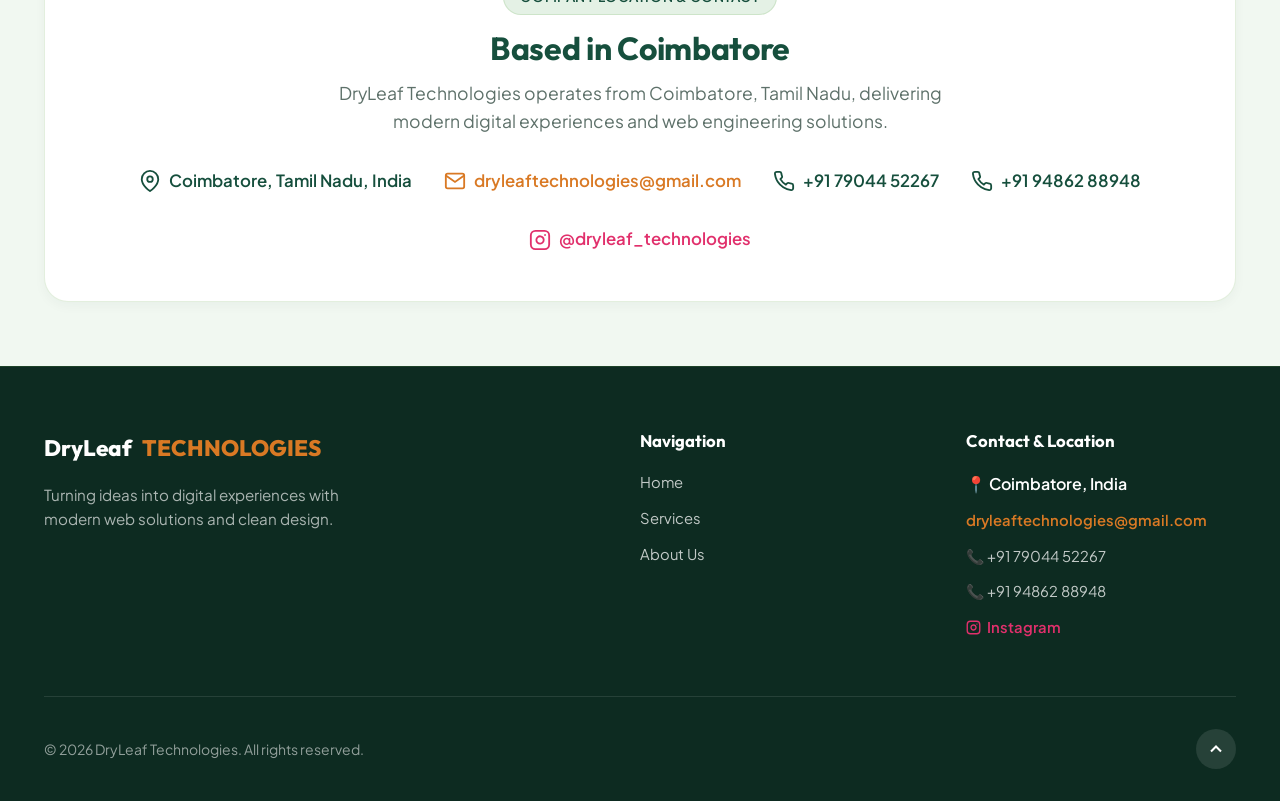
==== commit ee2f65a4: "Modified SHOWCASE to OUR PROJECTS" ====
--- a/about.html
+++ b/about.html
@@ -82,7 +82,7 @@
         <ul class="nav-menu">
           <li><a href="index.html" class="nav-link">HOME</a></li>
           <li><a href="services.html" class="nav-link">SERVICES</a></li>
-          <li><a href="index.html#showcase" class="nav-link">SHOWCASE</a></li>
+          <li><a href="index.html#showcase" class="nav-link">OUR PROJECTS</a></li>
           <li><a href="about.html" class="nav-link active">ABOUT US</a></li>
         </ul>
 
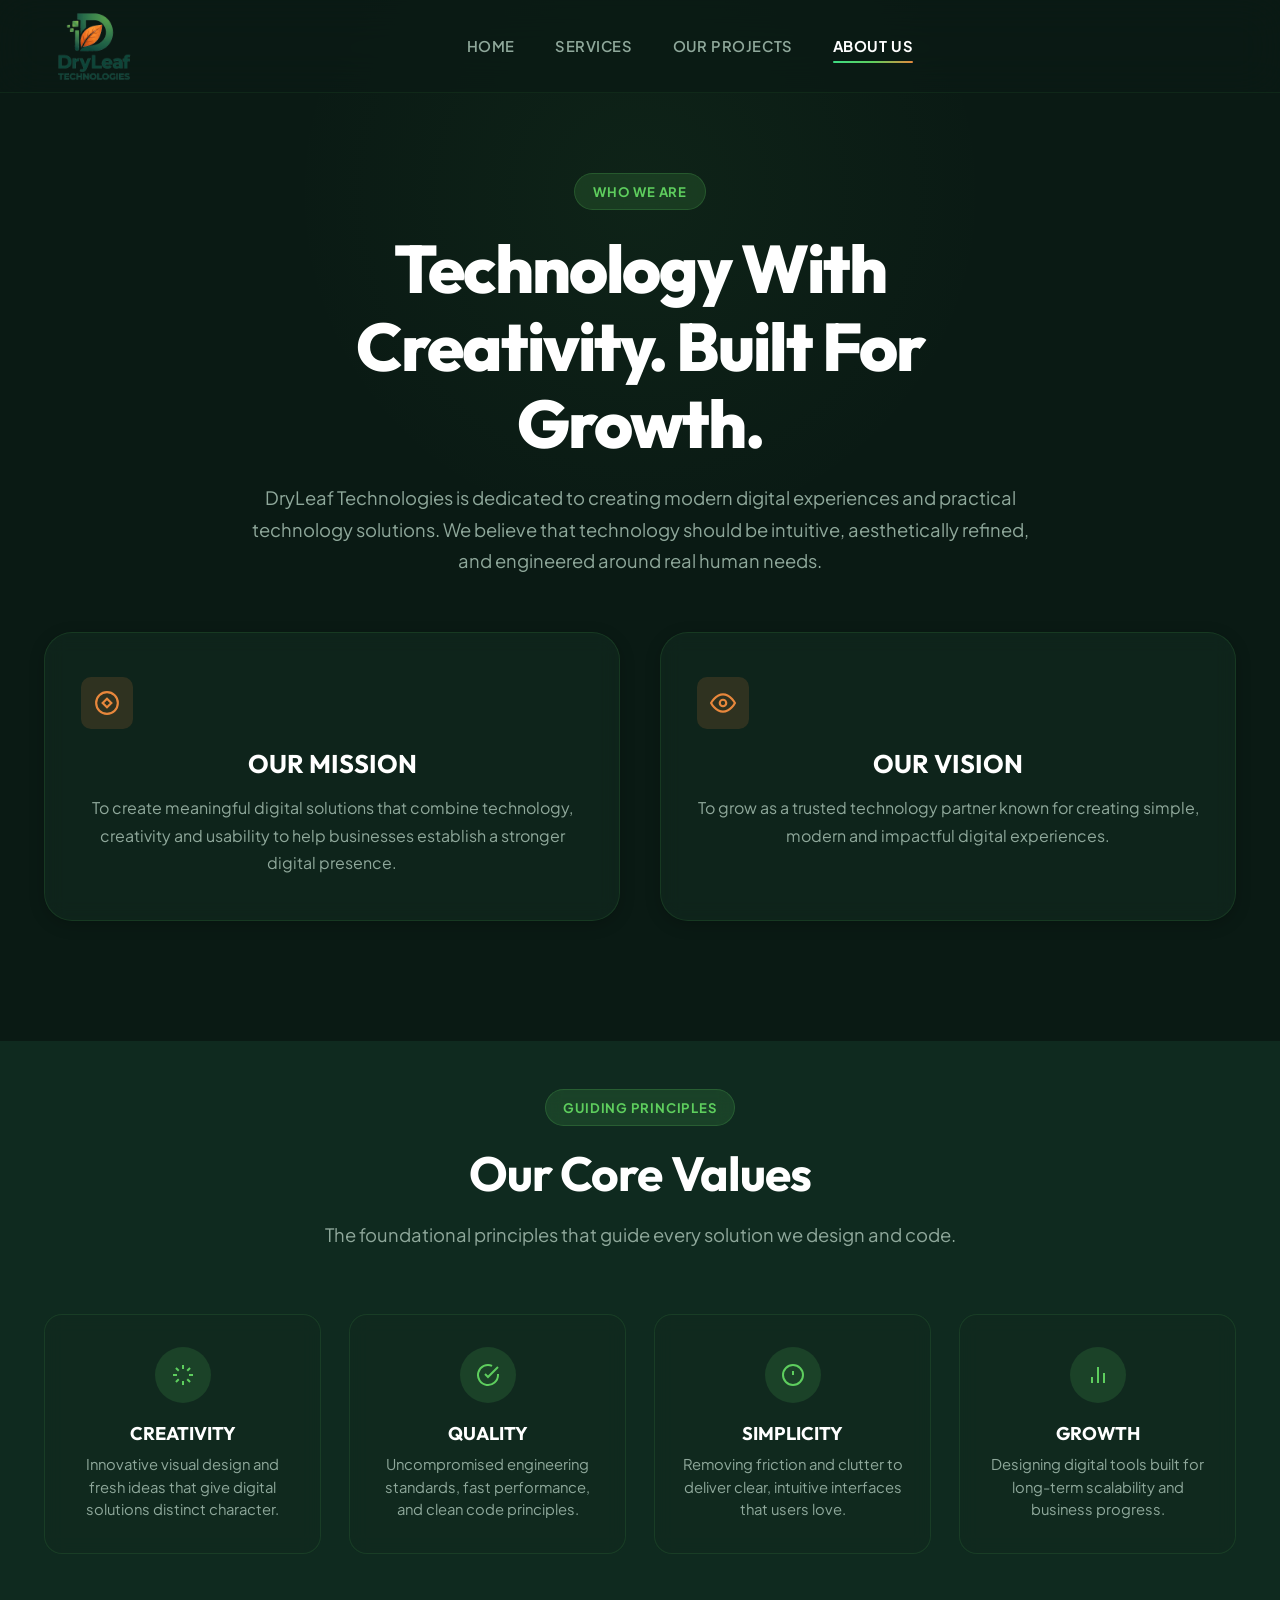
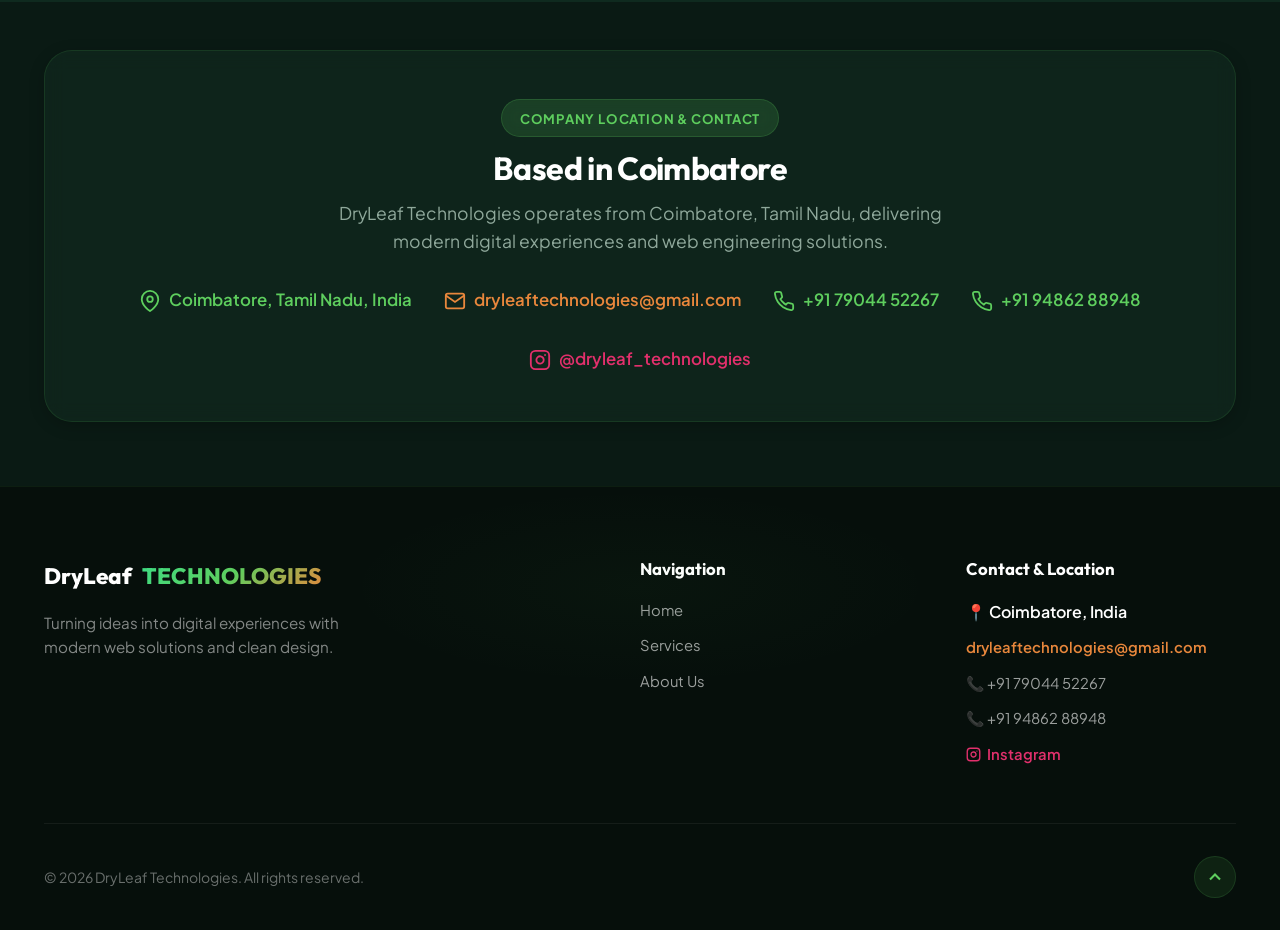
==== commit aaac2919: "UI Redesign: Premium dark mode with glassmorphism, gradient accents, and refined animations" ====
--- a/about.html
+++ b/about.html
@@ -111,7 +111,7 @@
         <div class="about-hero-content reveal">
           <div class="badge">Who We Are</div>
           <h1>Technology With Creativity. Built For Growth.</h1>
-          <p style="font-size: 1.15rem; margin-top: 1.25rem; line-height: 1.7;">
+          <p style="font-size: 1.15rem; margin-top: 1.25rem; line-height: 1.7; color: var(--text-muted);">
             DryLeaf Technologies is dedicated to creating modern digital experiences and practical technology solutions. We believe that technology should be intuitive, aesthetically refined, and engineered around real human needs.
           </p>
         </div>
@@ -142,7 +142,7 @@
     <!-- ==========================================
          CORE VALUES
          ========================================== -->
-    <section style="padding: 3rem 0; background-color: var(--bg-dominant);">
+    <section style="padding: 3rem 0; background-color: var(--bg-soft);">
       <div class="container">
         <div class="section-header reveal">
           <div class="badge">Guiding Principles</div>
@@ -193,14 +193,14 @@
     <!-- Location & Contact Info Section -->
     <section style="padding: 3rem 0 4rem 0;">
       <div class="container">
-        <div class="reveal" style="background: var(--bg-card); border: 1px solid var(--border-light); border-radius: var(--radius-lg); padding: 3rem 2rem; text-align: center; box-shadow: var(--shadow-sm);">
+        <div class="reveal" style="background: var(--bg-card); border: 1px solid var(--border-light); border-radius: var(--radius-lg); padding: 3rem 2rem; text-align: center; box-shadow: var(--shadow-sm); backdrop-filter: blur(10px);">
           <div class="badge" style="margin-bottom: 0.85rem;">Company Location &amp; Contact</div>
-          <h2 style="font-size: 2rem; color: var(--color-forest-green); margin-bottom: 0.75rem;">Based in Coimbatore</h2>
+          <h2 style="font-size: 2rem; color: var(--text-light); margin-bottom: 0.75rem;">Based in Coimbatore</h2>
           <p style="max-width: 620px; margin: 0 auto 2rem auto; color: var(--text-muted); font-size: 1.1rem;">
             DryLeaf Technologies operates from Coimbatore, Tamil Nadu, delivering modern digital experiences and web engineering solutions.
           </p>
-          <div style="display: flex; justify-content: center; align-items: center; gap: 2rem; flex-wrap: wrap; font-size: 1.05rem; font-weight: 600;">
-            <div style="display: flex; align-items: center; gap: 0.5rem; color: var(--color-forest-green);">
+          <div style="display: flex; justify-content: center; align-items: center; gap: 2rem; flex-wrap: wrap; font-size: 1.05rem; font-weight: 600; color: var(--text-muted);">
+            <div style="display: flex; align-items: center; gap: 0.5rem; color: var(--color-leaf-green);">
               <svg width="22" height="22" viewBox="0 0 24 24" fill="none" stroke="currentColor" stroke-width="2"><path d="M21 10c0 7-9 13-9 13s-9-6-9-13a9 9 0 0 1 18 0z"></path><circle cx="12" cy="10" r="3"></circle></svg>
               <span>Coimbatore, Tamil Nadu, India</span>
             </div>
@@ -208,11 +208,11 @@
               <svg width="22" height="22" viewBox="0 0 24 24" fill="none" stroke="currentColor" stroke-width="2"><path d="M4 4h16c1.1 0 2 .9 2 2v12c0 1.1-.9 2-2 2H4c-1.1 0-2-.9-2-2V6c0-1.1.9-2 2-2z"></path><polyline points="22,6 12,13 2,6"></polyline></svg>
               <span>dryleaftechnologies@gmail.com</span>
             </a>
-            <a href="tel:7904452267" style="display: flex; align-items: center; gap: 0.5rem; color: var(--color-forest-green);">
+            <a href="tel:7904452267" style="display: flex; align-items: center; gap: 0.5rem; color: var(--color-leaf-green);">
               <svg width="22" height="22" viewBox="0 0 24 24" fill="none" stroke="currentColor" stroke-width="2"><path d="M22 16.92v3a2 2 0 0 1-2.18 2 19.79 19.79 0 0 1-8.63-3.07 19.5 19.5 0 0 1-6-6 19.79 19.79 0 0 1-3.07-8.67A2 2 0 0 1 4.11 2h3a2 2 0 0 1 2 1.72 12.84 12.84 0 0 0 .7 2.81 2 2 0 0 1-.45 2.11L8.09 9.91a16 16 0 0 0 6 6l1.27-1.27a2 2 0 0 1 2.11-.45 12.84 12.84 0 0 0 2.81.7A2 2 0 0 1 22 16.92z"></path></svg>
               <span>+91 79044 52267</span>
             </a>
-            <a href="tel:9486288948" style="display: flex; align-items: center; gap: 0.5rem; color: var(--color-forest-green);">
+            <a href="tel:9486288948" style="display: flex; align-items: center; gap: 0.5rem; color: var(--color-leaf-green);">
               <svg width="22" height="22" viewBox="0 0 24 24" fill="none" stroke="currentColor" stroke-width="2"><path d="M22 16.92v3a2 2 0 0 1-2.18 2 19.79 19.79 0 0 1-8.63-3.07 19.5 19.5 0 0 1-6-6 19.79 19.79 0 0 1-3.07-8.67A2 2 0 0 1 4.11 2h3a2 2 0 0 1 2 1.72 12.84 12.84 0 0 0 .7 2.81 2 2 0 0 1-.45 2.11L8.09 9.91a16 16 0 0 0 6 6l1.27-1.27a2 2 0 0 1 2.11-.45 12.84 12.84 0 0 0 2.81.7A2 2 0 0 1 22 16.92z"></path></svg>
               <span>+91 94862 88948</span>
             </a>
--- a/css/style.css
+++ b/css/style.css
@@ -1,55 +1,63 @@
 /* ==========================================================================
    DryLeaf Technologies - Master Stylesheet
-   Theme: Light Nature-Tech Aesthetic
-   Color System: Very Light Green, White, Dry Leaf Orange, Forest Green
+   Theme: Premium Dark Nature-Tech Aesthetic
+   Color System: Deep Forest Dark, Glowing Leaf Green, Warm Dry Orange
    ========================================================================== */
 
 /* --------------------------------------------------------------------------
    1. CSS Custom Properties (Design Tokens)
    -------------------------------------------------------------------------- */
 :root {
-  /* Color Palette */
-  --bg-dominant: #F1F8F1;
-  --bg-soft: #E4F1E5;
-  --bg-card: #FFFFFF;
-  --bg-dark-accent: #164F3D;
-
-  --color-leaf-green: #63A64A;
-  --color-dry-orange: #D97924;
-  --color-dry-orange-hover: #C06416;
-  --color-dry-orange-light: rgba(217, 121, 36, 0.12);
-  --color-forest-green: #164F3D;
-  --color-forest-green-muted: rgba(22, 79, 61, 0.7);
-
-  --text-dark: #17332B;
-  --text-muted: #5E716A;
+  /* Color Palette — Dark Mode */
+  --bg-dominant: #0A1A14;
+  --bg-soft: #0F2A1F;
+  --bg-card: rgba(18, 42, 32, 0.65);
+  --bg-card-solid: #122A20;
+  --bg-dark-accent: #071210;
+
+  --color-leaf-green: #5ECE5E;
+  --color-leaf-green-dim: rgba(94, 206, 94, 0.15);
+  --color-dry-orange: #E8873C;
+  --color-dry-orange-hover: #D4702A;
+  --color-dry-orange-light: rgba(232, 135, 60, 0.15);
+  --color-forest-green: #3DDC84;
+  --color-forest-green-muted: rgba(61, 220, 132, 0.6);
+
+  --text-dark: #E8F0EC;
+  --text-muted: #8FA89B;
   --text-light: #FFFFFF;
 
-  --border-light: rgba(99, 166, 74, 0.18);
-  --border-focus: #D97924;
+  --border-light: rgba(94, 206, 94, 0.12);
+  --border-focus: #E8873C;
+
+  /* Gradient Accents */
+  --gradient-primary: linear-gradient(135deg, #3DDC84 0%, #5ECE5E 50%, #E8873C 100%);
+  --gradient-card: linear-gradient(145deg, rgba(18, 42, 32, 0.8) 0%, rgba(10, 26, 20, 0.9) 100%);
+  --gradient-glow: radial-gradient(circle, rgba(94, 206, 94, 0.08) 0%, transparent 70%);
 
   /* Typography */
   --font-primary: 'Plus Jakarta Sans', -apple-system, BlinkMacSystemFont, 'Segoe UI', Roboto, sans-serif;
   --font-display: 'Outfit', 'Plus Jakarta Sans', sans-serif;
 
   /* Spacing System */
-  --section-padding-desktop: 5.5rem 2rem;
-  --section-padding-tablet: 4rem 1.5rem;
+  --section-padding-desktop: 6rem 2rem;
+  --section-padding-tablet: 4.5rem 1.5rem;
   --section-padding-mobile: 3rem 1rem;
   --container-max-width: 1240px;
 
   /* Shadows */
-  --shadow-sm: 0 4px 12px rgba(23, 51, 43, 0.04);
-  --shadow-md: 0 8px 24px rgba(23, 51, 43, 0.08);
-  --shadow-lg: 0 16px 40px rgba(23, 51, 43, 0.12);
-  --shadow-orange: 0 8px 24px rgba(217, 121, 36, 0.25);
+  --shadow-sm: 0 4px 16px rgba(0, 0, 0, 0.2);
+  --shadow-md: 0 8px 32px rgba(0, 0, 0, 0.3);
+  --shadow-lg: 0 20px 60px rgba(0, 0, 0, 0.4);
+  --shadow-orange: 0 8px 30px rgba(232, 135, 60, 0.3);
+  --shadow-green-glow: 0 0 30px rgba(94, 206, 94, 0.1);
 
   /* Transitions & Border Radius */
   --transition-fast: 0.2s cubic-bezier(0.16, 1, 0.3, 1);
-  --transition-smooth: 0.35s cubic-bezier(0.16, 1, 0.3, 1);
-  --radius-sm: 8px;
-  --radius-md: 16px;
-  --radius-lg: 24px;
+  --transition-smooth: 0.4s cubic-bezier(0.16, 1, 0.3, 1);
+  --radius-sm: 10px;
+  --radius-md: 18px;
+  --radius-lg: 28px;
   --radius-full: 9999px;
 }
 
@@ -97,7 +105,8 @@
 
 button,
 input,
-textarea {
+textarea,
+select {
   font-family: inherit;
   font-size: inherit;
   outline: none;
@@ -131,19 +140,20 @@
 h5,
 h6 {
   font-family: var(--font-display);
-  color: var(--color-forest-green);
+  color: var(--text-light);
   font-weight: 700;
-  line-height: 1.2;
+  line-height: 1.15;
 }
 
 h1 {
-  font-size: clamp(2.25rem, 5vw, 3.8rem);
+  font-size: clamp(2.5rem, 5.5vw, 4.2rem);
+  letter-spacing: -0.03em;
+  font-weight: 800;
+}
+
+h2 {
+  font-size: clamp(1.9rem, 3.8vw, 3rem);
   letter-spacing: -0.02em;
-}
-
-h2 {
-  font-size: clamp(1.8rem, 3.5vw, 2.75rem);
-  letter-spacing: -0.01em;
 }
 
 h3 {
@@ -159,16 +169,17 @@
   display: inline-flex;
   align-items: center;
   gap: 0.5rem;
-  padding: 0.4rem 1rem;
-  background-color: var(--bg-soft);
-  color: var(--color-forest-green);
-  border: 1px solid var(--border-light);
+  padding: 0.45rem 1.1rem;
+  background: var(--color-leaf-green-dim);
+  color: var(--color-leaf-green);
+  border: 1px solid rgba(94, 206, 94, 0.2);
   border-radius: var(--radius-full);
-  font-size: 0.85rem;
-  font-weight: 600;
-  letter-spacing: 0.04em;
+  font-size: 0.82rem;
+  font-weight: 700;
+  letter-spacing: 0.06em;
   text-transform: uppercase;
   margin-bottom: 1.25rem;
+  backdrop-filter: blur(8px);
 }
 
 .badge-dot {
@@ -181,35 +192,37 @@
 }
 
 @keyframes pulse-dot {
-
   0%,
   100% {
     transform: scale(1);
     opacity: 1;
   }
-
   50% {
-    transform: scale(1.4);
-    opacity: 0.7;
+    transform: scale(1.5);
+    opacity: 0.6;
   }
 }
 
 .section-header {
   text-align: center;
-  max-width: 680px;
-  margin: 0 auto 3.5rem auto;
+  max-width: 700px;
+  margin: 0 auto 4rem auto;
 }
 
 .section-header h2 {
-  margin-bottom: 1rem;
+  margin-bottom: 1.1rem;
 }
 
 .section-header p {
-  font-size: 1.125rem;
+  font-size: 1.15rem;
+  line-height: 1.7;
 }
 
 .text-highlight {
-  color: var(--color-dry-orange);
+  background: var(--gradient-primary);
+  -webkit-background-clip: text;
+  -webkit-text-fill-color: transparent;
+  background-clip: text;
   position: relative;
   display: inline-block;
 }
@@ -222,7 +235,7 @@
   align-items: center;
   justify-content: center;
   gap: 0.6rem;
-  padding: 0.85rem 1.75rem;
+  padding: 0.9rem 1.9rem;
   border-radius: var(--radius-full);
   font-weight: 600;
   font-size: 0.95rem;
@@ -230,32 +243,32 @@
   position: relative;
   overflow: hidden;
   white-space: nowrap;
+  letter-spacing: 0.02em;
 }
 
 .btn-primary {
-  background-color: var(--color-dry-orange);
+  background: linear-gradient(135deg, #E8873C 0%, #D4702A 100%);
   color: var(--text-light);
   box-shadow: var(--shadow-orange);
 }
 
 .btn-primary:hover {
-  background-color: var(--color-dry-orange-hover);
-  transform: translateY(-2px);
-  box-shadow: 0 12px 28px rgba(217, 121, 36, 0.35);
+  background: linear-gradient(135deg, #F09A52 0%, #E8873C 100%);
+  transform: translateY(-3px);
+  box-shadow: 0 14px 36px rgba(232, 135, 60, 0.4);
 }
 
 .btn-secondary {
-  background-color: var(--bg-card);
-  color: var(--color-forest-green);
-  border: 1px solid var(--border-light);
-  box-shadow: var(--shadow-sm);
+  background: rgba(255, 255, 255, 0.05);
+  color: var(--text-light);
+  border: 1px solid rgba(255, 255, 255, 0.15);
+  backdrop-filter: blur(10px);
 }
 
 .btn-secondary:hover {
-  background-color: var(--bg-soft);
-  color: var(--color-forest-green);
-  border-color: var(--color-leaf-green);
-  transform: translateY(-2px);
+  background: rgba(255, 255, 255, 0.12);
+  border-color: rgba(255, 255, 255, 0.3);
+  transform: translateY(-3px);
 }
 
 .btn-outline {
@@ -265,9 +278,10 @@
 }
 
 .btn-outline:hover {
-  background-color: var(--color-dry-orange);
-  color: var(--text-light);
-  transform: translateY(-2px);
+  background: var(--color-dry-orange);
+  color: var(--text-light);
+  transform: translateY(-3px);
+  box-shadow: var(--shadow-orange);
 }
 
 .btn .btn-icon {
@@ -277,14 +291,15 @@
 }
 
 .btn:hover .btn-icon {
-  transform: translateX(4px);
+  transform: translateX(5px);
 }
 
 /* Focus States for Accessibility */
 a:focus-visible,
 button:focus-visible,
 input:focus-visible,
-textarea:focus-visible {
+textarea:focus-visible,
+select:focus-visible {
   outline: 2px solid var(--border-focus);
   outline-offset: 3px;
 }
@@ -298,17 +313,17 @@
   left: 0;
   width: 100%;
   z-index: 1000;
-  background-color: rgba(241, 248, 241, 0.85);
-  backdrop-filter: blur(12px);
-  -webkit-backdrop-filter: blur(12px);
-  border-bottom: 1px solid rgba(99, 166, 74, 0.12);
+  background: rgba(10, 26, 20, 0.7);
+  backdrop-filter: blur(20px);
+  -webkit-backdrop-filter: blur(20px);
+  border-bottom: 1px solid rgba(94, 206, 94, 0.08);
   transition: all var(--transition-smooth);
 }
 
 .header.scrolled {
-  background-color: rgba(255, 255, 255, 0.95);
-  box-shadow: var(--shadow-sm);
-  border-bottom-color: rgba(99, 166, 74, 0.2);
+  background: rgba(10, 26, 20, 0.92);
+  box-shadow: 0 4px 30px rgba(0, 0, 0, 0.3);
+  border-bottom-color: rgba(94, 206, 94, 0.15);
 }
 
 .navbar {
@@ -334,8 +349,8 @@
   height: 100px;
   width: auto;
   object-fit: contain;
-  mix-blend-mode: multiply;
   transition: all var(--transition-smooth);
+  filter: brightness(1.1);
 }
 
 .header.scrolled .brand-logo img {
@@ -349,15 +364,17 @@
 .nav-menu {
   display: flex;
   align-items: center;
-  gap: 2.25rem;
+  gap: 2.5rem;
 }
 
 .nav-link {
-  font-size: 0.95rem;
+  font-size: 0.92rem;
   font-weight: 600;
-  color: var(--text-dark);
+  color: var(--text-muted);
   position: relative;
   padding: 0.5rem 0;
+  letter-spacing: 0.04em;
+  transition: color var(--transition-fast);
 }
 
 .nav-link::after {
@@ -366,14 +383,14 @@
   bottom: 0;
   left: 0;
   width: 0%;
-  height: 2.5px;
-  background-color: var(--color-dry-orange);
+  height: 2px;
+  background: var(--gradient-primary);
   border-radius: var(--radius-full);
   transition: width var(--transition-smooth);
 }
 
 .nav-link:hover {
-  color: var(--color-forest-green);
+  color: var(--text-light);
 }
 
 .nav-link:hover::after,
@@ -382,7 +399,7 @@
 }
 
 .nav-link.active {
-  color: var(--color-forest-green);
+  color: var(--text-light);
   font-weight: 700;
 }
 
@@ -409,7 +426,7 @@
 .hamburger-line {
   width: 100%;
   height: 2.5px;
-  background-color: var(--color-forest-green);
+  background-color: var(--text-light);
   border-radius: 4px;
   transition: all var(--transition-smooth);
 }
@@ -433,8 +450,8 @@
   left: 0;
   width: 100vw;
   height: 100vh;
-  background-color: rgba(22, 79, 61, 0.4);
-  backdrop-filter: blur(4px);
+  background-color: rgba(0, 0, 0, 0.6);
+  backdrop-filter: blur(6px);
   z-index: 998;
   opacity: 0;
   visibility: hidden;
@@ -450,31 +467,55 @@
    6. Hero Section
    -------------------------------------------------------------------------- */
 .hero-section {
-  padding: 4rem 0 5rem 0;
+  padding: 5rem 0 6rem 0;
   position: relative;
   overflow: hidden;
+}
+
+/* Background ambient glow */
+.hero-section::before {
+  content: '';
+  position: absolute;
+  top: -40%;
+  right: -20%;
+  width: 600px;
+  height: 600px;
+  background: radial-gradient(circle, rgba(94, 206, 94, 0.06) 0%, transparent 70%);
+  pointer-events: none;
+}
+
+.hero-section::after {
+  content: '';
+  position: absolute;
+  bottom: -30%;
+  left: -15%;
+  width: 500px;
+  height: 500px;
+  background: radial-gradient(circle, rgba(232, 135, 60, 0.04) 0%, transparent 70%);
+  pointer-events: none;
 }
 
 .hero-grid {
   display: grid;
   grid-template-columns: 1.1fr 0.9fr;
-  gap: 3.5rem;
+  gap: 4rem;
   align-items: center;
 }
 
 .hero-content {
-  max-width: 620px;
+  max-width: 640px;
 }
 
 .hero-title {
-  margin-bottom: 1.25rem;
-  color: var(--color-forest-green);
+  margin-bottom: 1.5rem;
+  color: var(--text-light);
 }
 
 .hero-description {
-  font-size: 1.15rem;
-  margin-bottom: 2.25rem;
-  line-height: 1.65;
+  font-size: 1.18rem;
+  margin-bottom: 2.5rem;
+  line-height: 1.7;
+  color: var(--text-muted);
 }
 
 .hero-cta-group {
@@ -496,26 +537,27 @@
   width: 100%;
   aspect-ratio: 4/3;
   max-width: 500px;
-  background: linear-gradient(135deg, #FFFFFF 0%, #E4F1E5 100%);
-  border: 1px solid rgba(99, 166, 74, 0.25);
+  background: var(--gradient-card);
+  border: 1px solid rgba(94, 206, 94, 0.15);
   border-radius: var(--radius-lg);
-  box-shadow: var(--shadow-lg);
+  box-shadow: var(--shadow-lg), var(--shadow-green-glow);
   position: relative;
   padding: 2rem;
   display: flex;
   flex-direction: column;
   justify-content: space-between;
   overflow: hidden;
-}
-
-/* Subtle Leaf & Tech Lines SVG Background inside Card */
+  backdrop-filter: blur(10px);
+}
+
+/* Subtle background pattern inside Card */
 .hero-visual-bg-pattern {
   position: absolute;
   top: 0;
   right: 0;
   width: 100%;
   height: 100%;
-  opacity: 0.15;
+  opacity: 0.1;
   pointer-events: none;
 }
 
@@ -551,14 +593,15 @@
 }
 
 .visual-badge {
-  font-size: 0.75rem;
+  font-size: 0.72rem;
   font-weight: 700;
-  letter-spacing: 0.05em;
-  color: var(--color-forest-green);
+  letter-spacing: 0.06em;
+  color: var(--color-leaf-green);
   text-transform: uppercase;
-  background: rgba(99, 166, 74, 0.15);
-  padding: 0.25rem 0.75rem;
+  background: var(--color-leaf-green-dim);
+  padding: 0.3rem 0.85rem;
   border-radius: var(--radius-full);
+  border: 1px solid rgba(94, 206, 94, 0.15);
 }
 
 .hero-visual-center {
@@ -581,7 +624,7 @@
 .mesh-circle-outer {
   position: absolute;
   inset: 0;
-  border: 2px dashed var(--color-leaf-green);
+  border: 2px dashed rgba(94, 206, 94, 0.3);
   border-radius: 50%;
   animation: rotate-mesh 20s linear infinite;
 }
@@ -599,13 +642,13 @@
   width: 48px;
   height: 48px;
   color: var(--color-dry-orange);
+  filter: drop-shadow(0 0 12px rgba(232, 135, 60, 0.3));
 }
 
 @keyframes rotate-mesh {
   from {
     transform: rotate(0deg);
   }
-
   to {
     transform: rotate(360deg);
   }
@@ -614,8 +657,8 @@
 /* Floating Tech Pills */
 .floating-pill {
   position: absolute;
-  background: var(--bg-card);
-  border: 1px solid rgba(99, 166, 74, 0.2);
+  background: rgba(18, 42, 32, 0.85);
+  border: 1px solid rgba(94, 206, 94, 0.15);
   padding: 0.75rem 1.25rem;
   border-radius: var(--radius-md);
   box-shadow: var(--shadow-md);
@@ -624,6 +667,7 @@
   gap: 0.75rem;
   z-index: 10;
   animation: float-pill 4s ease-in-out infinite alternate;
+  backdrop-filter: blur(12px);
 }
 
 .floating-pill-1 {
@@ -642,7 +686,7 @@
   width: 36px;
   height: 36px;
   border-radius: var(--radius-sm);
-  background-color: var(--bg-soft);
+  background: var(--color-dry-orange-light);
   display: flex;
   align-items: center;
   justify-content: center;
@@ -657,7 +701,7 @@
 .pill-title {
   font-size: 0.85rem;
   font-weight: 700;
-  color: var(--color-forest-green);
+  color: var(--text-light);
 }
 
 .pill-sub {
@@ -669,9 +713,8 @@
   0% {
     transform: translateY(0px);
   }
-
   100% {
-    transform: translateY(-10px);
+    transform: translateY(-12px);
   }
 }
 
@@ -679,7 +722,7 @@
    7. Highlights Section
    -------------------------------------------------------------------------- */
 .highlights-section {
-  padding: 2.5rem 0 4rem 0;
+  padding: 2.5rem 0 4.5rem 0;
 }
 
 .highlights-grid {
@@ -689,50 +732,71 @@
 }
 
 .highlight-card {
-  background-color: var(--bg-card);
+  background: var(--bg-card);
   border: 1px solid var(--border-light);
   border-radius: var(--radius-md);
-  padding: 1.75rem 1.5rem;
+  padding: 2rem 1.5rem;
   transition: all var(--transition-smooth);
   display: flex;
   flex-direction: column;
   gap: 0.85rem;
+  backdrop-filter: blur(10px);
+  position: relative;
+  overflow: hidden;
+}
+
+/* Subtle top gradient accent */
+.highlight-card::before {
+  content: '';
+  position: absolute;
+  top: 0;
+  left: 0;
+  width: 100%;
+  height: 3px;
+  background: var(--gradient-primary);
+  opacity: 0;
+  transition: opacity var(--transition-smooth);
 }
 
 .highlight-card:hover {
-  transform: translateY(-5px);
-  border-color: var(--color-leaf-green);
-  box-shadow: var(--shadow-md);
+  transform: translateY(-6px);
+  border-color: rgba(94, 206, 94, 0.3);
+  box-shadow: var(--shadow-md), var(--shadow-green-glow);
+}
+
+.highlight-card:hover::before {
+  opacity: 1;
 }
 
 .highlight-icon {
-  width: 44px;
-  height: 44px;
-  background-color: var(--bg-soft);
+  width: 48px;
+  height: 48px;
+  background: var(--color-leaf-green-dim);
   border-radius: var(--radius-sm);
   display: flex;
   align-items: center;
   justify-content: center;
-  color: var(--color-dry-orange);
-  transition: transform var(--transition-fast);
+  color: var(--color-leaf-green);
+  transition: all var(--transition-smooth);
 }
 
 .highlight-card:hover .highlight-icon {
-  background-color: var(--color-dry-orange);
-  color: var(--text-light);
-  transform: scale(1.05);
+  background: linear-gradient(135deg, #E8873C 0%, #D4702A 100%);
+  color: var(--text-light);
+  transform: scale(1.08);
+  box-shadow: 0 4px 16px rgba(232, 135, 60, 0.3);
 }
 
 .highlight-title {
   font-size: 1.1rem;
   font-weight: 700;
-  color: var(--color-forest-green);
+  color: var(--text-light);
 }
 
 .highlight-desc {
   font-size: 0.925rem;
   color: var(--text-muted);
-  line-height: 1.5;
+  line-height: 1.55;
 }
 
 /* --------------------------------------------------------------------------
@@ -740,7 +804,20 @@
    -------------------------------------------------------------------------- */
 .services-section {
   padding: var(--section-padding-desktop);
-  background-color: var(--bg-dominant);
+  background: var(--bg-dominant);
+  position: relative;
+}
+
+.services-section::before {
+  content: '';
+  position: absolute;
+  top: 0;
+  left: 50%;
+  transform: translateX(-50%);
+  width: 800px;
+  height: 400px;
+  background: radial-gradient(ellipse, rgba(94, 206, 94, 0.04) 0%, transparent 70%);
+  pointer-events: none;
 }
 
 .services-grid {
@@ -750,10 +827,10 @@
 }
 
 .service-card {
-  background-color: var(--bg-card);
+  background: var(--bg-card);
   border: 1px solid var(--border-light);
   border-radius: var(--radius-md);
-  padding: 2.25rem 2rem;
+  padding: 2.5rem 2rem;
   position: relative;
   transition: all var(--transition-smooth);
   display: flex;
@@ -761,6 +838,7 @@
   justify-content: space-between;
   overflow: hidden;
   cursor: pointer;
+  backdrop-filter: blur(10px);
 }
 
 /* Top Accent Line on Hover */
@@ -771,7 +849,7 @@
   left: 0;
   width: 100%;
   height: 4px;
-  background-color: var(--color-dry-orange);
+  background: var(--gradient-primary);
   opacity: 0;
   transform: scaleX(0);
   transform-origin: left;
@@ -779,9 +857,9 @@
 }
 
 .service-card:hover {
-  transform: translateY(-6px);
-  box-shadow: var(--shadow-md);
-  border-color: rgba(99, 166, 74, 0.4);
+  transform: translateY(-8px);
+  box-shadow: var(--shadow-md), var(--shadow-green-glow);
+  border-color: rgba(94, 206, 94, 0.25);
 }
 
 .service-card:hover::before {
@@ -794,33 +872,34 @@
 }
 
 .service-icon-box {
-  width: 54px;
-  height: 54px;
+  width: 58px;
+  height: 58px;
   border-radius: var(--radius-md);
-  background-color: var(--bg-soft);
+  background: var(--color-leaf-green-dim);
   display: flex;
   align-items: center;
   justify-content: center;
   color: var(--color-leaf-green);
   margin-bottom: 1.5rem;
-  transition: all var(--transition-fast);
+  transition: all var(--transition-smooth);
 }
 
 .service-card:hover .service-icon-box {
-  background-color: var(--color-dry-orange-light);
+  background: var(--color-dry-orange-light);
   color: var(--color-dry-orange);
+  transform: scale(1.05);
 }
 
 .service-card-title {
   font-size: 1.3rem;
   margin-bottom: 0.75rem;
-  color: var(--color-forest-green);
+  color: var(--text-light);
 }
 
 .service-card-desc {
   font-size: 0.975rem;
   color: var(--text-muted);
-  line-height: 1.6;
+  line-height: 1.65;
 }
 
 .service-card-action {
@@ -831,6 +910,11 @@
   font-weight: 700;
   color: var(--color-dry-orange);
   margin-top: 1.25rem;
+  transition: color var(--transition-fast);
+}
+
+.service-card:hover .service-card-action {
+  color: #F09A52;
 }
 
 .service-card-action svg {
@@ -840,7 +924,7 @@
 }
 
 .service-card:hover .service-card-action svg {
-  transform: translateX(4px);
+  transform: translateX(5px);
 }
 
 .services-cta-wrapper {
@@ -853,7 +937,7 @@
    -------------------------------------------------------------------------- */
 .why-section {
   padding: var(--section-padding-desktop);
-  background-color: var(--bg-soft);
+  background: var(--bg-soft);
   border-top: 1px solid var(--border-light);
   border-bottom: 1px solid var(--border-light);
   position: relative;
@@ -866,17 +950,19 @@
 }
 
 .why-card {
-  background-color: var(--bg-card);
+  background: var(--bg-card);
   border: 1px solid var(--border-light);
   border-radius: var(--radius-md);
-  padding: 2rem 1.75rem;
+  padding: 2.25rem 1.75rem;
   position: relative;
   transition: all var(--transition-smooth);
+  backdrop-filter: blur(10px);
 }
 
 .why-card:hover {
-  transform: translateY(-4px);
+  transform: translateY(-5px);
   box-shadow: var(--shadow-md);
+  border-color: rgba(94, 206, 94, 0.25);
 }
 
 .why-number {
@@ -894,25 +980,40 @@
 .why-card-title {
   font-size: 1.2rem;
   margin-bottom: 0.75rem;
-  color: var(--color-forest-green);
+  color: var(--text-light);
 }
 
 .why-card-desc {
   font-size: 0.95rem;
   color: var(--text-muted);
+  line-height: 1.6;
 }
 
 /* --------------------------------------------------------------------------
    10. About Us Page Components
    -------------------------------------------------------------------------- */
 .about-hero-section {
-  padding: 4.5rem 0 3.5rem 0;
+  padding: 5rem 0 4rem 0;
   text-align: center;
+  position: relative;
+}
+
+.about-hero-section::before {
+  content: '';
+  position: absolute;
+  top: -200px;
+  left: 50%;
+  transform: translateX(-50%);
+  width: 800px;
+  height: 600px;
+  background: radial-gradient(circle, rgba(94, 206, 94, 0.05) 0%, transparent 70%);
+  pointer-events: none;
 }
 
 .about-hero-content {
   max-width: 800px;
   margin: 0 auto;
+  position: relative;
 }
 
 .mission-vision-grid {
@@ -931,18 +1032,20 @@
   position: relative;
   overflow: hidden;
   transition: all var(--transition-smooth);
+  backdrop-filter: blur(10px);
 }
 
 .mv-card:hover {
-  box-shadow: var(--shadow-md);
-  border-color: var(--color-leaf-green);
+  box-shadow: var(--shadow-md), var(--shadow-green-glow);
+  border-color: rgba(94, 206, 94, 0.25);
+  transform: translateY(-4px);
 }
 
 .mv-card-icon {
-  width: 48px;
-  height: 48px;
+  width: 52px;
+  height: 52px;
   border-radius: var(--radius-sm);
-  background-color: var(--color-dry-orange-light);
+  background: var(--color-dry-orange-light);
   color: var(--color-dry-orange);
   display: flex;
   align-items: center;
@@ -952,7 +1055,11 @@
 
 .mv-card h3 {
   margin-bottom: 1rem;
-  color: var(--color-forest-green);
+  color: var(--text-light);
+}
+
+.mv-card p {
+  line-height: 1.7;
 }
 
 /* Core Values Grid */
@@ -963,48 +1070,57 @@
 }
 
 .value-card {
-  background-color: var(--bg-card);
+  background: var(--bg-card);
   border: 1px solid var(--border-light);
   border-radius: var(--radius-md);
   padding: 2rem 1.5rem;
   text-align: center;
   transition: all var(--transition-smooth);
+  backdrop-filter: blur(10px);
 }
 
 .value-card:hover {
-  transform: translateY(-5px);
-  border-color: var(--color-leaf-green);
-  box-shadow: var(--shadow-md);
+  transform: translateY(-6px);
+  border-color: rgba(94, 206, 94, 0.25);
+  box-shadow: var(--shadow-md), var(--shadow-green-glow);
 }
 
 .value-icon {
-  width: 52px;
-  height: 52px;
+  width: 56px;
+  height: 56px;
   margin: 0 auto 1.25rem auto;
   border-radius: 50%;
-  background-color: var(--bg-soft);
-  color: var(--color-forest-green);
+  background: var(--color-leaf-green-dim);
+  color: var(--color-leaf-green);
   display: flex;
   align-items: center;
   justify-content: center;
-  transition: all var(--transition-fast);
+  transition: all var(--transition-smooth);
 }
 
 .value-card:hover .value-icon {
-  background-color: var(--color-dry-orange);
-  color: var(--text-light);
+  background: linear-gradient(135deg, #E8873C 0%, #D4702A 100%);
+  color: var(--text-light);
+  box-shadow: 0 4px 20px rgba(232, 135, 60, 0.3);
+  transform: scale(1.08);
 }
 
 .value-title {
   font-size: 1.15rem;
   margin-bottom: 0.5rem;
-  color: var(--color-forest-green);
+  color: var(--text-light);
+}
+
+.value-desc {
+  font-size: 0.925rem;
+  color: var(--text-muted);
+  line-height: 1.55;
 }
 
 /* Tech Stack Showcase */
 .tech-showcase-section {
   padding: var(--section-padding-desktop);
-  background-color: var(--bg-soft);
+  background: var(--bg-soft);
   border-radius: var(--radius-lg);
   margin: 4rem 0;
   text-align: center;
@@ -1018,7 +1134,7 @@
 }
 
 .tech-card {
-  background-color: var(--bg-card);
+  background: var(--bg-card);
   border: 1px solid var(--border-light);
   border-radius: var(--radius-md);
   padding: 1.75rem 1.25rem;
@@ -1027,10 +1143,11 @@
   align-items: center;
   gap: 0.85rem;
   transition: all var(--transition-smooth);
+  backdrop-filter: blur(10px);
 }
 
 .tech-card:hover {
-  transform: translateY(-4px);
+  transform: translateY(-5px);
   box-shadow: var(--shadow-md);
   border-color: var(--color-dry-orange);
 }
@@ -1038,12 +1155,12 @@
 .tech-icon {
   width: 48px;
   height: 48px;
-  color: var(--color-forest-green);
+  color: var(--color-leaf-green);
 }
 
 .tech-name {
   font-weight: 700;
-  color: var(--color-forest-green);
+  color: var(--text-light);
   font-size: 1.05rem;
 }
 
@@ -1060,7 +1177,7 @@
 }
 
 .cta-box {
-  background: linear-gradient(135deg, var(--color-forest-green) 0%, #0F3A2C 100%);
+  background: linear-gradient(135deg, #0F3A2C 0%, #071210 50%, #1A3A28 100%);
   color: var(--text-light);
   border-radius: var(--radius-lg);
   padding: 4rem 3rem;
@@ -1068,6 +1185,7 @@
   position: relative;
   overflow: hidden;
   box-shadow: var(--shadow-lg);
+  border: 1px solid rgba(94, 206, 94, 0.1);
 }
 
 /* Decorative Organic Glow inside CTA */
@@ -1078,7 +1196,7 @@
   right: -10%;
   width: 350px;
   height: 350px;
-  background: radial-gradient(circle, rgba(217, 121, 36, 0.25) 0%, transparent 70%);
+  background: radial-gradient(circle, rgba(232, 135, 60, 0.15) 0%, transparent 70%);
   border-radius: 50%;
   pointer-events: none;
 }
@@ -1089,7 +1207,7 @@
 }
 
 .cta-box p {
-  color: rgba(255, 255, 255, 0.85);
+  color: rgba(255, 255, 255, 0.7);
   max-width: 600px;
   margin: 0 auto 2.25rem auto;
   font-size: 1.15rem;
@@ -1099,11 +1217,24 @@
    12. Footer
    -------------------------------------------------------------------------- */
 .footer {
-  background-color: #0D2B21;
-  color: rgba(255, 255, 255, 0.75);
-  padding: 4rem 0 2rem 0;
+  background: #060F0B;
+  color: rgba(255, 255, 255, 0.7);
+  padding: 4.5rem 0 2rem 0;
   margin-top: auto;
-  border-top: 1px solid rgba(99, 166, 74, 0.2);
+  border-top: 1px solid rgba(94, 206, 94, 0.08);
+  position: relative;
+}
+
+.footer::before {
+  content: '';
+  position: absolute;
+  top: 0;
+  left: 50%;
+  transform: translateX(-50%);
+  width: 600px;
+  height: 200px;
+  background: radial-gradient(ellipse, rgba(94, 206, 94, 0.03) 0%, transparent 70%);
+  pointer-events: none;
 }
 
 .footer-grid {
@@ -1114,10 +1245,11 @@
 }
 
 .footer-brand p {
-  color: rgba(255, 255, 255, 0.65);
+  color: rgba(255, 255, 255, 0.5);
   margin-top: 1rem;
   max-width: 320px;
   font-size: 0.95rem;
+  line-height: 1.6;
 }
 
 .footer-logo-text {
@@ -1131,7 +1263,10 @@
 }
 
 .footer-logo-text span {
-  color: var(--color-dry-orange);
+  background: var(--gradient-primary);
+  -webkit-background-clip: text;
+  -webkit-text-fill-color: transparent;
+  background-clip: text;
 }
 
 .footer-title {
@@ -1148,39 +1283,45 @@
 }
 
 .footer-links a {
-  color: rgba(255, 255, 255, 0.75);
+  color: rgba(255, 255, 255, 0.6);
   font-size: 0.925rem;
+  transition: all var(--transition-fast);
 }
 
 .footer-links a:hover {
   color: var(--color-dry-orange);
+  transform: translateX(3px);
 }
 
 .footer-bottom {
-  border-top: 1px solid rgba(255, 255, 255, 0.1);
+  border-top: 1px solid rgba(255, 255, 255, 0.06);
   padding-top: 2rem;
   display: flex;
   align-items: center;
   justify-content: space-between;
   font-size: 0.875rem;
-  color: rgba(255, 255, 255, 0.55);
+  color: rgba(255, 255, 255, 0.4);
 }
 
 .back-to-top {
   display: inline-flex;
   align-items: center;
   justify-content: center;
-  width: 40px;
-  height: 40px;
-  background: rgba(255, 255, 255, 0.1);
-  color: var(--text-light);
+  width: 42px;
+  height: 42px;
+  background: rgba(94, 206, 94, 0.1);
+  color: var(--color-leaf-green);
   border-radius: 50%;
   transition: all var(--transition-fast);
+  border: 1px solid rgba(94, 206, 94, 0.15);
 }
 
 .back-to-top:hover {
-  background-color: var(--color-dry-orange);
-  transform: translateY(-3px);
+  background: var(--color-dry-orange);
+  color: var(--text-light);
+  border-color: var(--color-dry-orange);
+  transform: translateY(-4px);
+  box-shadow: 0 4px 16px rgba(232, 135, 60, 0.3);
 }
 
 /* --------------------------------------------------------------------------
@@ -1189,9 +1330,9 @@
 .modal-overlay {
   position: fixed;
   inset: 0;
-  background-color: rgba(13, 43, 33, 0.65);
-  backdrop-filter: blur(6px);
-  -webkit-backdrop-filter: blur(6px);
+  background-color: rgba(6, 15, 11, 0.8);
+  backdrop-filter: blur(10px);
+  -webkit-backdrop-filter: blur(10px);
   z-index: 2000;
   display: flex;
   align-items: center;
@@ -1208,8 +1349,8 @@
 }
 
 .modal-container {
-  background-color: var(--bg-card);
-  border: 1px solid var(--border-light);
+  background: var(--bg-card-solid);
+  border: 1px solid rgba(94, 206, 94, 0.15);
   border-radius: var(--radius-lg);
   max-width: 620px;
   width: 100%;
@@ -1230,20 +1371,22 @@
   position: absolute;
   top: 1.25rem;
   right: 1.25rem;
-  width: 36px;
-  height: 36px;
+  width: 38px;
+  height: 38px;
   border-radius: 50%;
-  background-color: var(--bg-soft);
-  color: var(--color-forest-green);
+  background: rgba(255, 255, 255, 0.06);
+  color: var(--text-muted);
   display: flex;
   align-items: center;
   justify-content: center;
   transition: all var(--transition-fast);
+  border: 1px solid rgba(255, 255, 255, 0.08);
 }
 
 .modal-close-btn:hover {
-  background-color: var(--color-dry-orange);
-  color: var(--text-light);
+  background: var(--color-dry-orange);
+  color: var(--text-light);
+  border-color: var(--color-dry-orange);
 }
 
 .modal-header {
@@ -1275,10 +1418,10 @@
 }
 
 .feature-check {
-  width: 20px;
-  height: 20px;
+  width: 22px;
+  height: 22px;
   border-radius: 50%;
-  background-color: var(--bg-soft);
+  background: var(--color-leaf-green-dim);
   color: var(--color-leaf-green);
   display: flex;
   align-items: center;
@@ -1299,25 +1442,26 @@
 .form-label {
   font-size: 0.9rem;
   font-weight: 600;
-  color: var(--color-forest-green);
+  color: var(--text-light);
 }
 
 .form-input,
 .form-textarea {
   width: 100%;
-  padding: 0.85rem 1rem;
-  border: 1px solid rgba(99, 166, 74, 0.3);
+  padding: 0.9rem 1rem;
+  border: 1px solid rgba(94, 206, 94, 0.15);
   border-radius: var(--radius-sm);
-  background-color: var(--bg-dominant);
+  background: rgba(255, 255, 255, 0.04);
   font-size: 0.95rem;
   color: var(--text-dark);
-  transition: border-color var(--transition-fast);
+  transition: all var(--transition-fast);
 }
 
 .form-input:focus,
 .form-textarea:focus {
   border-color: var(--color-dry-orange);
-  background-color: var(--bg-card);
+  background: rgba(255, 255, 255, 0.06);
+  box-shadow: 0 0 0 3px rgba(232, 135, 60, 0.1);
 }
 
 .form-textarea {
@@ -1327,9 +1471,9 @@
 
 .form-success-msg {
   display: none;
-  background-color: var(--bg-soft);
-  border: 1px solid var(--color-leaf-green);
-  color: var(--color-forest-green);
+  background: var(--color-leaf-green-dim);
+  border: 1px solid rgba(94, 206, 94, 0.3);
+  color: var(--color-leaf-green);
   padding: 1rem;
   border-radius: var(--radius-sm);
   margin-top: 1rem;
@@ -1342,8 +1486,8 @@
    -------------------------------------------------------------------------- */
 .reveal {
   opacity: 0;
-  transform: translateY(30px);
-  transition: opacity 0.7s cubic-bezier(0.16, 1, 0.3, 1), transform 0.7s cubic-bezier(0.16, 1, 0.3, 1);
+  transform: translateY(35px);
+  transition: opacity 0.8s cubic-bezier(0.16, 1, 0.3, 1), transform 0.8s cubic-bezier(0.16, 1, 0.3, 1);
 }
 
 .reveal.revealed {
@@ -1436,7 +1580,7 @@
     width: 80%;
     max-width: 320px;
     height: 100vh;
-    background-color: var(--bg-card);
+    background: #0D2418;
     flex-direction: column;
     align-items: flex-start;
     justify-content: flex-start;
@@ -1445,6 +1589,7 @@
     z-index: 999;
     box-shadow: var(--shadow-lg);
     transition: right var(--transition-smooth);
+    border-left: 1px solid rgba(94, 206, 94, 0.1);
   }
 
   .nav-menu.active {
@@ -1454,11 +1599,11 @@
   .nav-link {
     font-size: 1.15rem;
     width: 100%;
+    color: var(--text-muted);
   }
 
   .header-actions .btn {
     display: none;
-    /* Accessible in drawer on mobile */
   }
 
   .mobile-cta-item {
@@ -1579,12 +1724,12 @@
   width: 420px;
   height: 420px;
   border-radius: 50%;
-  background: radial-gradient(circle, rgba(99,166,74,0.08) 0%, transparent 70%);
+  background: radial-gradient(circle, rgba(94, 206, 94, 0.06) 0%, transparent 70%);
   pointer-events: none;
 }
 
 /* --------------------------------------------------------------------------
-   Showcase Grid (can add more cards later)
+   Showcase Grid
    -------------------------------------------------------------------------- */
 .showcase-grid {
   display: grid;
@@ -1606,11 +1751,12 @@
   grid-template-columns: 1.1fr 1fr;
   gap: 0;
   transition: box-shadow var(--transition-smooth), transform var(--transition-smooth);
+  backdrop-filter: blur(10px);
 }
 
 .showcase-card:hover {
-  box-shadow: var(--shadow-lg);
-  transform: translateY(-4px);
+  box-shadow: var(--shadow-lg), var(--shadow-green-glow);
+  transform: translateY(-5px);
 }
 
 /* --------------------------------------------------------------------------
@@ -1636,12 +1782,12 @@
   transform: scale(1.04);
 }
 
-/* Overlay that appears on hover with CTA */
+/* Overlay on hover with CTA */
 .showcase-img-overlay {
   position: absolute;
   inset: 0;
-  background: rgba(22, 79, 61, 0.72);
-  backdrop-filter: blur(3px);
+  background: rgba(10, 26, 20, 0.8);
+  backdrop-filter: blur(4px);
   display: flex;
   align-items: center;
   justify-content: center;
@@ -1692,9 +1838,10 @@
   letter-spacing: 0.07em;
   text-transform: uppercase;
   color: var(--color-leaf-green);
-  background: rgba(99, 166, 74, 0.12);
+  background: var(--color-leaf-green-dim);
   padding: 0.25rem 0.75rem;
   border-radius: var(--radius-full);
+  border: 1px solid rgba(94, 206, 94, 0.15);
 }
 
 .showcase-year {
@@ -1708,7 +1855,7 @@
   font-family: var(--font-display);
   font-size: 1.85rem;
   font-weight: 800;
-  color: var(--text-dark);
+  color: var(--text-light);
   line-height: 1.15;
   margin: 0;
 }
@@ -1733,17 +1880,18 @@
   font-size: 0.75rem;
   font-weight: 700;
   letter-spacing: 0.04em;
-  color: var(--color-forest-green);
-  background: rgba(22, 79, 61, 0.08);
-  border: 1px solid rgba(22, 79, 61, 0.15);
-  padding: 0.22rem 0.65rem;
+  color: var(--text-muted);
+  background: rgba(255, 255, 255, 0.05);
+  border: 1px solid rgba(255, 255, 255, 0.08);
+  padding: 0.25rem 0.7rem;
   border-radius: var(--radius-full);
-  transition: background var(--transition-fast), color var(--transition-fast);
+  transition: all var(--transition-fast);
 }
 
 .showcase-tag:hover {
-  background: var(--color-forest-green);
-  color: #fff;
+  background: var(--color-leaf-green);
+  color: #0A1A14;
+  border-color: var(--color-leaf-green);
 }
 
 /* --------------------------------------------------------------------------
@@ -1795,7 +1943,7 @@
 
   .showcase-img-overlay {
     opacity: 1;
-    background: rgba(22, 79, 61, 0.45);
+    background: rgba(10, 26, 20, 0.55);
   }
 
   .showcase-live-btn {
@@ -1829,4 +1977,38 @@
     text-align: center;
     justify-content: center;
   }
+}
+
+/* --------------------------------------------------------------------------
+   16. Scrollbar Styling (Dark Theme)
+   -------------------------------------------------------------------------- */
+::-webkit-scrollbar {
+  width: 8px;
+}
+
+::-webkit-scrollbar-track {
+  background: var(--bg-dominant);
+}
+
+::-webkit-scrollbar-thumb {
+  background: rgba(94, 206, 94, 0.2);
+  border-radius: var(--radius-full);
+}
+
+::-webkit-scrollbar-thumb:hover {
+  background: rgba(94, 206, 94, 0.35);
+}
+
+/* Firefox scrollbar */
+* {
+  scrollbar-width: thin;
+  scrollbar-color: rgba(94, 206, 94, 0.2) var(--bg-dominant);
+}
+
+/* --------------------------------------------------------------------------
+   17. Selection Styling
+   -------------------------------------------------------------------------- */
+::selection {
+  background: rgba(232, 135, 60, 0.3);
+  color: var(--text-light);
 }
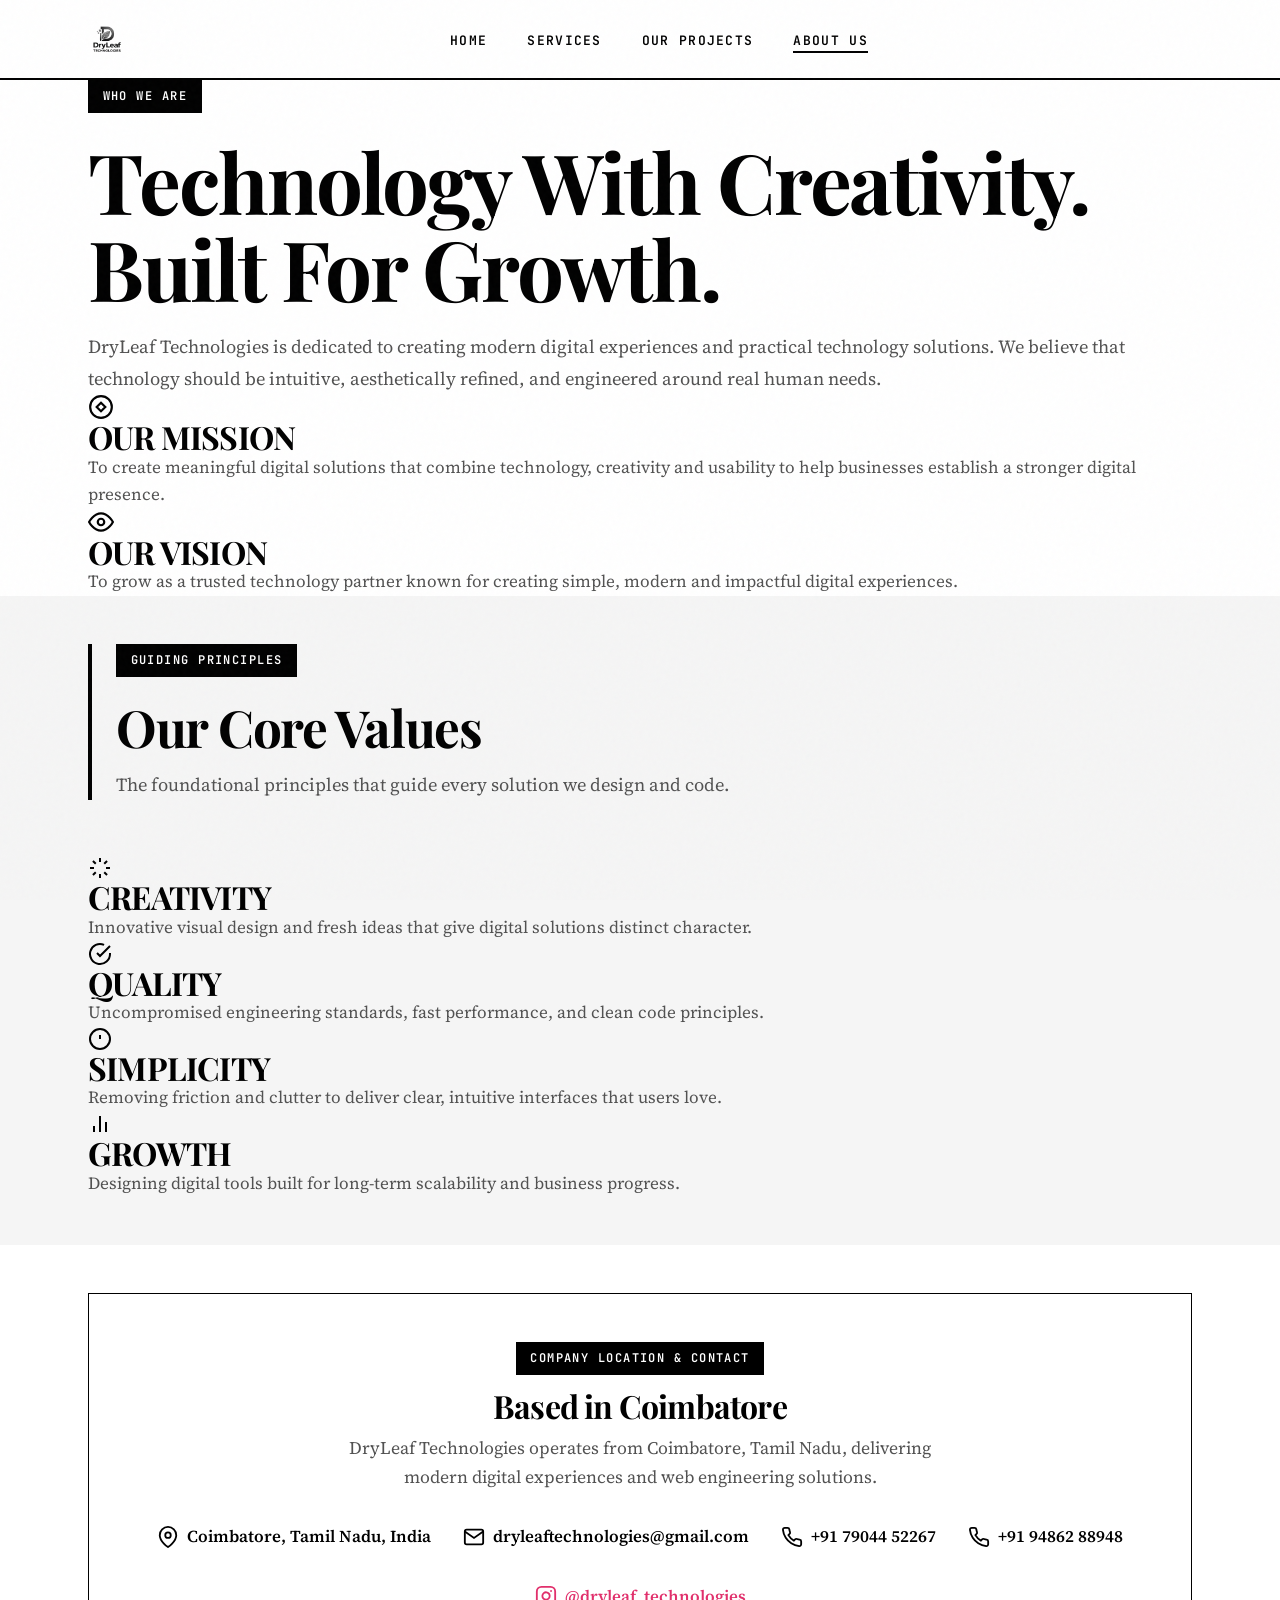
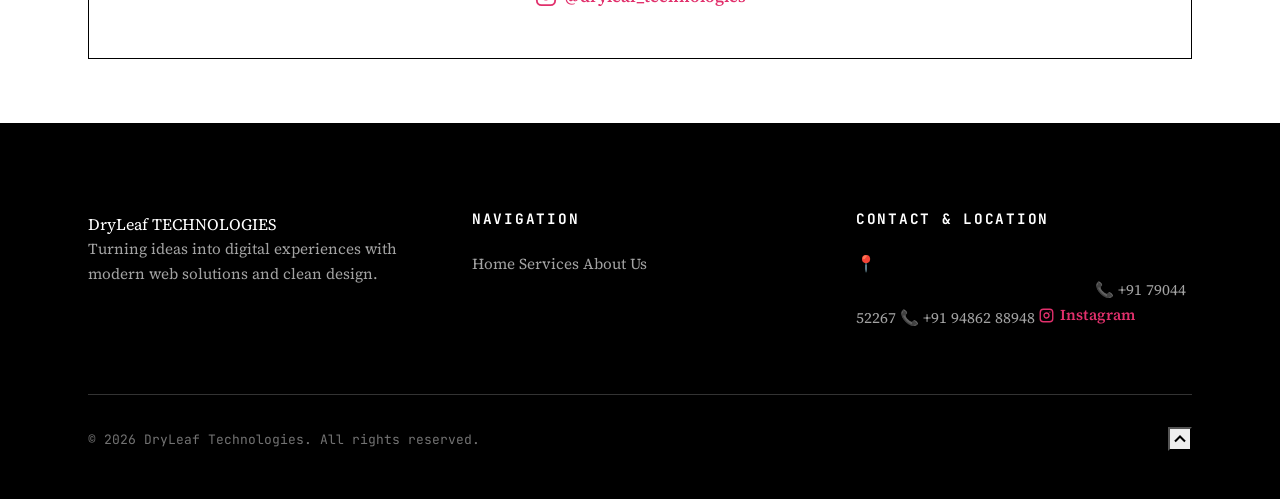
==== commit b67714e1: "feat: integrate Minimalist Monochrome design system across entire site" ====
--- a/about.html
+++ b/about.html
@@ -30,10 +30,10 @@
 
   <title>About Us | DryLeaf Technologies | www.dryleaftechnologies.com</title>
 
-  <!-- Google Fonts -->
+  <!-- Google Fonts: Minimalist Monochrome Stack -->
   <link rel="preconnect" href="https://fonts.googleapis.com">
   <link rel="preconnect" href="https://fonts.gstatic.com" crossorigin>
-  <link href="https://fonts.googleapis.com/css2?family=Outfit:wght@500;600;700;800&family=Plus+Jakarta+Sans:wght@400;500;600;700&display=swap" rel="stylesheet">
+  <link href="https://fonts.googleapis.com/css2?family=JetBrains+Mono:ital,wght@0,400;0,600;0,700;1,400&family=Playfair+Display:ital,wght@0,400;0,600;0,700;0,800;0,900;1,400;1,600&family=Source+Serif+4:ital,opsz,wght@0,8..60,400;0,8..60,600;0,8..60,700;1,8..60,400&display=swap" rel="stylesheet">
   
   <!-- Main Stylesheet -->
   <link rel="stylesheet" href="css/style.css">
--- a/css/style.css
+++ b/css/style.css
@@ -1,68 +1,64 @@
 /* ==========================================================================
    DryLeaf Technologies - Master Stylesheet
-   Theme: Premium Dark Nature-Tech Aesthetic
-   Color System: Deep Forest Dark, Glowing Leaf Green, Warm Dry Orange
+   Design Style: Minimalist Monochrome (Editorial Luxury)
+   Typography: Playfair Display (Serif), Source Serif 4 (Body), JetBrains Mono (Metadata)
+   Geometry: 0px Border Radius, Heavy Line-Based Systems, Zero Drop Shadows
    ========================================================================== */
 
 /* --------------------------------------------------------------------------
-   1. CSS Custom Properties (Design Tokens)
+   1. Design Tokens & CSS Variables
    -------------------------------------------------------------------------- */
 :root {
-  /* Color Palette — Dark Mode */
-  --bg-dominant: #0A1A14;
-  --bg-soft: #0F2A1F;
-  --bg-card: rgba(18, 42, 32, 0.65);
-  --bg-card-solid: #122A20;
-  --bg-dark-accent: #071210;
-
-  --color-leaf-green: #5ECE5E;
-  --color-leaf-green-dim: rgba(94, 206, 94, 0.15);
-  --color-dry-orange: #E8873C;
-  --color-dry-orange-hover: #D4702A;
-  --color-dry-orange-light: rgba(232, 135, 60, 0.15);
-  --color-forest-green: #3DDC84;
-  --color-forest-green-muted: rgba(61, 220, 132, 0.6);
-
-  --text-dark: #E8F0EC;
-  --text-muted: #8FA89B;
-  --text-light: #FFFFFF;
-
-  --border-light: rgba(94, 206, 94, 0.12);
-  --border-focus: #E8873C;
-
-  /* Gradient Accents */
-  --gradient-primary: linear-gradient(135deg, #3DDC84 0%, #5ECE5E 50%, #E8873C 100%);
-  --gradient-card: linear-gradient(145deg, rgba(18, 42, 32, 0.8) 0%, rgba(10, 26, 20, 0.9) 100%);
-  --gradient-glow: radial-gradient(circle, rgba(94, 206, 94, 0.08) 0%, transparent 70%);
-
-  /* Typography */
-  --font-primary: 'Plus Jakarta Sans', -apple-system, BlinkMacSystemFont, 'Segoe UI', Roboto, sans-serif;
-  --font-display: 'Outfit', 'Plus Jakarta Sans', sans-serif;
-
-  /* Spacing System */
-  --section-padding-desktop: 6rem 2rem;
-  --section-padding-tablet: 4.5rem 1.5rem;
-  --section-padding-mobile: 3rem 1rem;
-  --container-max-width: 1240px;
-
-  /* Shadows */
-  --shadow-sm: 0 4px 16px rgba(0, 0, 0, 0.2);
-  --shadow-md: 0 8px 32px rgba(0, 0, 0, 0.3);
-  --shadow-lg: 0 20px 60px rgba(0, 0, 0, 0.4);
-  --shadow-orange: 0 8px 30px rgba(232, 135, 60, 0.3);
-  --shadow-green-glow: 0 0 30px rgba(94, 206, 94, 0.1);
-
-  /* Transitions & Border Radius */
-  --transition-fast: 0.2s cubic-bezier(0.16, 1, 0.3, 1);
-  --transition-smooth: 0.4s cubic-bezier(0.16, 1, 0.3, 1);
-  --radius-sm: 10px;
-  --radius-md: 18px;
-  --radius-lg: 28px;
-  --radius-full: 9999px;
-}
-
-/* --------------------------------------------------------------------------
-   2. Base & Reset
+  /* Strict Monochrome Color Palette */
+  --bg-primary: #FFFFFF;
+  --fg-primary: #000000;
+  --muted-bg: #F5F5F5;
+  --muted-fg: #525252;
+  --accent: #000000;
+  --accent-fg: #FFFFFF;
+  
+  --border-dark: #000000;
+  --border-light: #E5E5E5;
+  --border-muted: #D4D4D4;
+
+  /* Typography Stack */
+  --font-display: "Playfair Display", Georgia, serif;
+  --font-body: "Source Serif 4", Georgia, serif;
+  --font-mono: "JetBrains Mono", monospace;
+
+  /* Container & Spacing */
+  --container-max-width: 1152px;
+  --section-padding: 6rem 1.5rem;
+
+  /* Border Weights */
+  --border-hairline: 1px solid #E5E5E5;
+  --border-thin: 1px solid #000000;
+  --border-medium: 2px solid #000000;
+  --border-thick: 4px solid #000000;
+  --border-ultra: 8px solid #000000;
+
+  /* Zero Radius Everywhere */
+  --radius: 0px;
+
+  /* Instant Transitions */
+  --transition-instant: all 100ms ease;
+  --transition-fast: all 150ms cubic-bezier(0.16, 1, 0.3, 1);
+
+  /* Legacy variable mappings for safety */
+  --bg-dominant: #FFFFFF;
+  --bg-soft: #F5F5F5;
+  --bg-card: #FFFFFF;
+  --bg-card-solid: #FFFFFF;
+  --text-dark: #000000;
+  --text-muted: #525252;
+  --text-light: #000000;
+  --color-leaf-green: #000000;
+  --color-dry-orange: #000000;
+  --border-light: #000000;
+}
+
+/* --------------------------------------------------------------------------
+   2. Global Reset, Textures & Base Setup
    -------------------------------------------------------------------------- */
 *,
 *::before,
@@ -70,28 +66,72 @@
   box-sizing: border-box;
   margin: 0;
   padding: 0;
+  border-radius: 0 !important; /* Non-negotiable 0px sharp corners */
+  box-shadow: none !important;  /* Non-negotiable zero drop shadows */
 }
 
 html {
   scroll-behavior: smooth;
   font-size: 16px;
+  background-color: var(--bg-primary);
+  color: var(--fg-primary);
   -webkit-font-smoothing: antialiased;
   -moz-osx-font-smoothing: grayscale;
 }
 
 body {
-  font-family: var(--font-primary);
-  background-color: var(--bg-dominant);
-  color: var(--text-dark);
-  line-height: 1.6;
+  font-family: var(--font-body);
+  background-color: var(--bg-primary);
+  color: var(--fg-primary);
+  line-height: 1.625;
   overflow-x: hidden;
   min-height: 100vh;
   display: flex;
   flex-direction: column;
-}
-
-img,
-svg {
+  position: relative;
+}
+
+/* Global Paper Noise & Subtle Horizontal Line Texture */
+body::before {
+  content: "";
+  position: fixed;
+  top: 0;
+  left: 0;
+  width: 100%;
+  height: 100%;
+  pointer-events: none;
+  z-index: 9999;
+  background-image: url("data:image/svg+xml,%3Csvg viewBox='0 0 256 256' xmlns='http://www.w3.org/2000/svg'%3E%3Cfilter id='noise'%3E%3CfeTurbulence type='fractalNoise' baseFrequency='0.8' numOctaves='4' stitchTiles='stitch'/%3E%3C/filter%3E%3Crect width='100%25' height='100%25' filter='url(%23noise)'/%3E%3C/svg%3E");
+  opacity: 0.025;
+}
+
+.horizontal-lines-bg {
+  background-image: repeating-linear-gradient(
+    0deg,
+    transparent,
+    transparent 1px,
+    #000000 1px,
+    #000000 2px
+  );
+  background-size: 100% 4px;
+}
+
+.grid-lines-bg {
+  background-image:
+    linear-gradient(rgba(0, 0, 0, 0.06) 1px, transparent 1px),
+    linear-gradient(90deg, rgba(0, 0, 0, 0.06) 1px, transparent 1px);
+  background-size: 40px 40px;
+}
+
+/* Container */
+.container {
+  width: 100%;
+  max-width: var(--container-max-width);
+  margin: 0 auto;
+  padding: 0 1.5rem;
+}
+
+img, svg {
   max-width: 100%;
   height: auto;
   display: block;
@@ -100,208 +140,230 @@
 a {
   color: inherit;
   text-decoration: none;
-  transition: color var(--transition-fast);
-}
-
-button,
-input,
-textarea,
-select {
-  font-family: inherit;
-  font-size: inherit;
-  outline: none;
-  border: none;
-  background: none;
-}
-
-button {
-  cursor: pointer;
+  transition: var(--transition-instant);
 }
 
 ul {
   list-style: none;
 }
 
-/* Container */
-.container {
-  width: 100%;
-  max-width: var(--container-max-width);
-  margin: 0 auto;
-  padding: 0 1.5rem;
-}
-
-/* --------------------------------------------------------------------------
-   3. Typography & Section Headers
-   -------------------------------------------------------------------------- */
-h1,
-h2,
-h3,
-h4,
-h5,
-h6 {
+/* --------------------------------------------------------------------------
+   3. Typography & Hierarchy
+   -------------------------------------------------------------------------- */
+h1, h2, h3, h4, h5, h6 {
   font-family: var(--font-display);
-  color: var(--text-light);
+  color: var(--fg-primary);
   font-weight: 700;
-  line-height: 1.15;
+  line-height: 1.05;
+  letter-spacing: -0.025em;
 }
 
 h1 {
-  font-size: clamp(2.5rem, 5.5vw, 4.2rem);
-  letter-spacing: -0.03em;
+  font-size: clamp(2.8rem, 6.5vw, 5.5rem);
+}
+
+h2 {
+  font-size: clamp(2rem, 4vw, 3.5rem);
+}
+
+h3 {
+  font-size: clamp(1.4rem, 2.5vw, 2rem);
+}
+
+p {
+  color: var(--muted-fg);
+  font-size: 1.0625rem;
+  font-family: var(--font-body);
+}
+
+/* Oversized Editorial Statements */
+.display-oversized {
+  font-family: var(--font-display);
+  font-size: clamp(3.5rem, 9vw, 8rem);
+  line-height: 0.95;
+  letter-spacing: -0.04em;
+  text-transform: uppercase;
   font-weight: 800;
 }
 
-h2 {
-  font-size: clamp(1.9rem, 3.8vw, 3rem);
-  letter-spacing: -0.02em;
-}
-
-h3 {
-  font-size: clamp(1.25rem, 2.2vw, 1.6rem);
-}
-
-p {
-  color: var(--text-muted);
-  font-size: clamp(1rem, 1.1vw, 1.125rem);
+.display-serif-italic {
+  font-style: italic;
+  font-weight: 400;
+}
+
+/* Monospaced Labels & Fine Print */
+.mono-label {
+  font-family: var(--font-mono);
+  font-size: 0.8125rem;
+  letter-spacing: 0.12em;
+  text-transform: uppercase;
+  color: var(--fg-primary);
+  font-weight: 600;
 }
 
 .badge {
   display: inline-flex;
   align-items: center;
   gap: 0.5rem;
-  padding: 0.45rem 1.1rem;
-  background: var(--color-leaf-green-dim);
-  color: var(--color-leaf-green);
-  border: 1px solid rgba(94, 206, 94, 0.2);
-  border-radius: var(--radius-full);
-  font-size: 0.82rem;
-  font-weight: 700;
-  letter-spacing: 0.06em;
+  padding: 0.35rem 0.85rem;
+  background: var(--fg-primary);
+  color: var(--bg-primary);
+  border: 1px solid var(--fg-primary);
+  font-family: var(--font-mono);
+  font-size: 0.75rem;
+  font-weight: 600;
+  letter-spacing: 0.12em;
   text-transform: uppercase;
-  margin-bottom: 1.25rem;
-  backdrop-filter: blur(8px);
+  margin-bottom: 1.5rem;
 }
 
 .badge-dot {
-  width: 8px;
-  height: 8px;
-  background-color: var(--color-dry-orange);
-  border-radius: 50%;
+  width: 6px;
+  height: 6px;
+  background-color: var(--bg-primary);
   display: inline-block;
-  animation: pulse-dot 2s infinite ease-in-out;
-}
-
-@keyframes pulse-dot {
-  0%,
-  100% {
-    transform: scale(1);
-    opacity: 1;
-  }
-  50% {
-    transform: scale(1.5);
-    opacity: 0.6;
-  }
-}
-
+}
+
+/* Section Header */
 .section-header {
+  text-align: left;
+  max-width: 800px;
+  margin-bottom: 3.5rem;
+  position: relative;
+  padding-left: 1.5rem;
+  border-left: 4px solid var(--fg-primary);
+}
+
+.section-header.centered {
   text-align: center;
-  max-width: 700px;
-  margin: 0 auto 4rem auto;
+  margin-left: auto;
+  margin-right: auto;
+  padding-left: 0;
+  border-left: none;
 }
 
 .section-header h2 {
-  margin-bottom: 1.1rem;
+  margin-bottom: 1rem;
 }
 
 .section-header p {
   font-size: 1.15rem;
-  line-height: 1.7;
 }
 
 .text-highlight {
-  background: var(--gradient-primary);
-  -webkit-background-clip: text;
-  -webkit-text-fill-color: transparent;
-  background-clip: text;
-  position: relative;
-  display: inline-block;
-}
-
-/* --------------------------------------------------------------------------
-   4. Buttons & Interactive Elements
+  background: none;
+  -webkit-text-fill-color: initial;
+  color: var(--fg-primary);
+  font-style: italic;
+  text-decoration: underline;
+  text-decoration-thickness: 2px;
+  text-underline-offset: 4px;
+}
+
+/* Heavy Rules & Dividers */
+.section-divider {
+  width: 100%;
+  height: 4px;
+  background-color: var(--fg-primary);
+  margin: 0;
+}
+
+.section-divider-thick {
+  width: 100%;
+  height: 8px;
+  background-color: var(--fg-primary);
+  margin: 0;
+}
+
+.hairline-divider {
+  width: 100%;
+  height: 1px;
+  background-color: var(--border-light);
+  margin: 2rem 0;
+}
+
+/* --------------------------------------------------------------------------
+   4. Buttons & Controls (Inversion Style)
    -------------------------------------------------------------------------- */
 .btn {
   display: inline-flex;
   align-items: center;
   justify-content: center;
-  gap: 0.6rem;
-  padding: 0.9rem 1.9rem;
-  border-radius: var(--radius-full);
-  font-weight: 600;
-  font-size: 0.95rem;
-  transition: all var(--transition-smooth);
+  gap: 0.75rem;
+  padding: 1rem 2rem;
+  font-family: var(--font-mono);
+  font-weight: 700;
+  font-size: 0.875rem;
+  text-transform: uppercase;
+  letter-spacing: 0.1em;
+  transition: var(--transition-instant);
   position: relative;
-  overflow: hidden;
   white-space: nowrap;
-  letter-spacing: 0.02em;
+  cursor: pointer;
+  border: 2px solid var(--fg-primary);
 }
 
 .btn-primary {
-  background: linear-gradient(135deg, #E8873C 0%, #D4702A 100%);
-  color: var(--text-light);
-  box-shadow: var(--shadow-orange);
+  background-color: var(--fg-primary);
+  color: var(--bg-primary);
+  border-color: var(--fg-primary);
 }
 
 .btn-primary:hover {
-  background: linear-gradient(135deg, #F09A52 0%, #E8873C 100%);
-  transform: translateY(-3px);
-  box-shadow: 0 14px 36px rgba(232, 135, 60, 0.4);
-}
-
-.btn-secondary {
-  background: rgba(255, 255, 255, 0.05);
-  color: var(--text-light);
-  border: 1px solid rgba(255, 255, 255, 0.15);
-  backdrop-filter: blur(10px);
-}
-
-.btn-secondary:hover {
-  background: rgba(255, 255, 255, 0.12);
-  border-color: rgba(255, 255, 255, 0.3);
-  transform: translateY(-3px);
-}
-
+  background-color: var(--bg-primary);
+  color: var(--fg-primary);
+  border-color: var(--fg-primary);
+}
+
+.btn-secondary,
 .btn-outline {
-  border: 1.5px solid var(--color-dry-orange);
-  color: var(--color-dry-orange);
+  background-color: transparent;
+  color: var(--fg-primary);
+  border-color: var(--fg-primary);
+}
+
+.btn-secondary:hover,
+.btn-outline:hover {
+  background-color: var(--fg-primary);
+  color: var(--bg-primary);
+}
+
+.btn-ghost {
+  border: none;
   background: transparent;
-}
-
-.btn-outline:hover {
-  background: var(--color-dry-orange);
-  color: var(--text-light);
-  transform: translateY(-3px);
-  box-shadow: var(--shadow-orange);
-}
-
-.btn .btn-icon {
-  width: 18px;
-  height: 18px;
-  transition: transform var(--transition-fast);
-}
-
-.btn:hover .btn-icon {
-  transform: translateX(5px);
-}
-
-/* Focus States for Accessibility */
+  color: var(--fg-primary);
+  padding: 0.5rem 1rem;
+}
+
+.btn-ghost:hover {
+  text-decoration: underline;
+  text-decoration-thickness: 2px;
+}
+
+/* Arrow indicator for CTAs */
+.btn-arrow::after {
+  content: "→";
+  font-family: var(--font-mono);
+  font-weight: 400;
+  transition: transform 100ms ease;
+}
+
+.btn-arrow:hover::after {
+  transform: translateX(4px);
+}
+
+/* Accessibility Focus States */
+:focus-visible {
+  outline: 3px solid var(--fg-primary) !important;
+  outline-offset: 3px !important;
+}
+
+button:focus-visible,
 a:focus-visible,
-button:focus-visible,
 input:focus-visible,
-textarea:focus-visible,
-select:focus-visible {
-  outline: 2px solid var(--border-focus);
-  outline-offset: 3px;
+textarea:focus-visible {
+  outline: 3px solid var(--fg-primary) !important;
+  outline-offset: 3px !important;
 }
 
 /* --------------------------------------------------------------------------
@@ -310,55 +372,40 @@
 .header {
   position: sticky;
   top: 0;
-  left: 0;
-  width: 100%;
   z-index: 1000;
-  background: rgba(10, 26, 20, 0.7);
-  backdrop-filter: blur(20px);
-  -webkit-backdrop-filter: blur(20px);
-  border-bottom: 1px solid rgba(94, 206, 94, 0.08);
-  transition: all var(--transition-smooth);
+  background-color: var(--bg-primary);
+  border-bottom: 2px solid var(--fg-primary);
+  padding: 1.25rem 0;
+  transition: var(--transition-instant);
 }
 
 .header.scrolled {
-  background: rgba(10, 26, 20, 0.92);
-  box-shadow: 0 4px 30px rgba(0, 0, 0, 0.3);
-  border-bottom-color: rgba(94, 206, 94, 0.15);
+  padding: 0.85rem 0;
+  background-color: rgba(255, 255, 255, 0.95);
+  backdrop-filter: blur(4px);
 }
 
 .navbar {
   display: flex;
   align-items: center;
   justify-content: space-between;
-  height: 92px;
-  transition: height var(--transition-smooth);
-}
-
-.header.scrolled .navbar {
-  height: 76px;
 }
 
 .brand-logo {
   display: flex;
   align-items: center;
   gap: 0.75rem;
-  text-decoration: none;
+  font-family: var(--font-display);
+  font-size: 1.35rem;
+  font-weight: 800;
+  letter-spacing: -0.02em;
+  color: var(--fg-primary);
 }
 
 .brand-logo img {
-  height: 100px;
+  height: 38px;
   width: auto;
-  object-fit: contain;
-  transition: all var(--transition-smooth);
-  filter: brightness(1.1);
-}
-
-.header.scrolled .brand-logo img {
-  height: 60px;
-}
-
-.brand-logo:hover img {
-  transform: scale(1.04);
+  filter: grayscale(100%) contrast(150%);
 }
 
 .nav-menu {
@@ -368,29 +415,25 @@
 }
 
 .nav-link {
-  font-size: 0.92rem;
+  font-family: var(--font-mono);
+  font-size: 0.8125rem;
   font-weight: 600;
-  color: var(--text-muted);
+  letter-spacing: 0.1em;
+  text-transform: uppercase;
+  color: var(--fg-primary);
   position: relative;
-  padding: 0.5rem 0;
-  letter-spacing: 0.04em;
-  transition: color var(--transition-fast);
+  padding: 0.25rem 0;
 }
 
 .nav-link::after {
-  content: '';
+  content: "";
   position: absolute;
   bottom: 0;
   left: 0;
   width: 0%;
   height: 2px;
-  background: var(--gradient-primary);
-  border-radius: var(--radius-full);
-  transition: width var(--transition-smooth);
-}
-
-.nav-link:hover {
-  color: var(--text-light);
+  background-color: var(--fg-primary);
+  transition: width 100ms ease;
 }
 
 .nav-link:hover::after,
@@ -398,18 +441,13 @@
   width: 100%;
 }
 
-.nav-link.active {
-  color: var(--text-light);
-  font-weight: 700;
-}
-
 .header-actions {
   display: flex;
   align-items: center;
   gap: 1rem;
 }
 
-/* Hamburger Toggle */
+/* Hamburger menu for mobile */
 .hamburger-toggle {
   display: none;
   flex-direction: column;
@@ -419,1596 +457,463 @@
   background: transparent;
   border: none;
   cursor: pointer;
-  z-index: 1010;
-  padding: 0;
-}
-
-.hamburger-line {
-  width: 100%;
-  height: 2.5px;
-  background-color: var(--text-light);
-  border-radius: 4px;
-  transition: all var(--transition-smooth);
-}
-
-.hamburger-toggle.active .hamburger-line:nth-child(1) {
-  transform: translateY(8.5px) rotate(45deg);
-}
-
-.hamburger-toggle.active .hamburger-line:nth-child(2) {
-  opacity: 0;
-}
-
-.hamburger-toggle.active .hamburger-line:nth-child(3) {
-  transform: translateY(-8.5px) rotate(-45deg);
-}
-
-/* Mobile Drawer Overlay */
+}
+
+.hamburger-toggle span {
+  width: 100%;
+  height: 2px;
+  background-color: var(--fg-primary);
+  transition: var(--transition-instant);
+}
+
+/* Mobile Nav Drawer */
 .mobile-nav-backdrop {
   position: fixed;
-  top: 0;
-  left: 0;
-  width: 100vw;
-  height: 100vh;
-  background-color: rgba(0, 0, 0, 0.6);
-  backdrop-filter: blur(6px);
-  z-index: 998;
+  inset: 0;
+  background-color: rgba(0, 0, 0, 0.7);
   opacity: 0;
-  visibility: hidden;
-  transition: all var(--transition-smooth);
+  pointer-events: none;
+  transition: var(--transition-instant);
+  z-index: 1001;
 }
 
 .mobile-nav-backdrop.active {
   opacity: 1;
-  visibility: visible;
+  pointer-events: auto;
 }
 
 /* --------------------------------------------------------------------------
    6. Hero Section
    -------------------------------------------------------------------------- */
-.hero-section {
-  padding: 5rem 0 6rem 0;
+.hero {
+  padding: 6rem 0 5rem 0;
   position: relative;
-  overflow: hidden;
-}
-
-/* Background ambient glow */
-.hero-section::before {
-  content: '';
-  position: absolute;
-  top: -40%;
-  right: -20%;
-  width: 600px;
-  height: 600px;
-  background: radial-gradient(circle, rgba(94, 206, 94, 0.06) 0%, transparent 70%);
-  pointer-events: none;
-}
-
-.hero-section::after {
-  content: '';
-  position: absolute;
-  bottom: -30%;
-  left: -15%;
-  width: 500px;
-  height: 500px;
-  background: radial-gradient(circle, rgba(232, 135, 60, 0.04) 0%, transparent 70%);
-  pointer-events: none;
+  background-color: var(--bg-primary);
+  border-bottom: 4px solid var(--fg-primary);
 }
 
 .hero-grid {
   display: grid;
-  grid-template-columns: 1.1fr 0.9fr;
-  gap: 4rem;
+  grid-template-columns: 1fr;
+  gap: 3rem;
   align-items: center;
 }
 
 .hero-content {
-  max-width: 640px;
+  max-width: 900px;
+}
+
+.hero-punctuation {
+  display: flex;
+  align-items: center;
+  gap: 1rem;
+  margin-bottom: 2rem;
+}
+
+.hero-line {
+  height: 4px;
+  width: 80px;
+  background-color: var(--fg-primary);
+}
+
+.hero-square {
+  width: 14px;
+  height: 14px;
+  border: 2px solid var(--fg-primary);
+  background-color: var(--bg-primary);
 }
 
 .hero-title {
-  margin-bottom: 1.5rem;
-  color: var(--text-light);
-}
-
-.hero-description {
-  font-size: 1.18rem;
-  margin-bottom: 2.5rem;
-  line-height: 1.7;
-  color: var(--text-muted);
+  font-size: clamp(3rem, 7.5vw, 6.5rem);
+  line-height: 0.95;
+  letter-spacing: -0.035em;
+  margin-bottom: 2rem;
+  text-transform: uppercase;
+}
+
+.hero-subtitle {
+  font-size: clamp(1.15rem, 2vw, 1.4rem);
+  color: var(--muted-fg);
+  margin-bottom: 3rem;
+  max-width: 700px;
+  font-family: var(--font-body);
+  line-height: 1.6;
 }
 
 .hero-cta-group {
   display: flex;
-  align-items: center;
+  flex-wrap: wrap;
   gap: 1.25rem;
-  flex-wrap: wrap;
-}
-
-/* Hero Tech Visual Composition */
-.hero-visual-wrapper {
+}
+
+.hero-showcase-box {
+  border: 2px solid var(--fg-primary);
+  padding: 2.5rem;
+  background: var(--bg-primary);
   position: relative;
-  display: flex;
-  justify-content: center;
-  align-items: center;
-}
-
-.hero-visual-card {
-  width: 100%;
-  aspect-ratio: 4/3;
-  max-width: 500px;
-  background: var(--gradient-card);
-  border: 1px solid rgba(94, 206, 94, 0.15);
-  border-radius: var(--radius-lg);
-  box-shadow: var(--shadow-lg), var(--shadow-green-glow);
+}
+
+.hero-showcase-box::after {
+  content: "";
+  position: absolute;
+  bottom: -10px;
+  right: -10px;
+  width: 100%;
+  height: 100%;
+  border: 2px solid var(--fg-primary);
+  pointer-events: none;
+  z-index: -1;
+}
+
+/* --------------------------------------------------------------------------
+   7. Cards & Grid System
+   -------------------------------------------------------------------------- */
+.cards-grid {
+  display: grid;
+  grid-template-columns: repeat(auto-fit, minmax(320px, 1fr));
+  gap: 2rem;
+}
+
+.card {
+  background-color: var(--bg-primary);
+  border: 2px solid var(--fg-primary);
+  padding: 2.5rem;
   position: relative;
-  padding: 2rem;
+  transition: var(--transition-instant);
   display: flex;
   flex-direction: column;
-  justify-content: space-between;
-  overflow: hidden;
-  backdrop-filter: blur(10px);
-}
-
-/* Subtle background pattern inside Card */
-.hero-visual-bg-pattern {
-  position: absolute;
-  top: 0;
-  right: 0;
-  width: 100%;
-  height: 100%;
-  opacity: 0.1;
-  pointer-events: none;
-}
-
-.hero-visual-header {
-  display: flex;
-  align-items: center;
-  justify-content: space-between;
+}
+
+/* Color Inversion on Hover */
+.card-interactive:hover,
+.card-hover-invert:hover {
+  background-color: var(--fg-primary);
+  color: var(--bg-primary);
+}
+
+.card-interactive:hover h3,
+.card-interactive:hover h4,
+.card-interactive:hover p,
+.card-interactive:hover .mono-label,
+.card-hover-invert:hover h3,
+.card-hover-invert:hover h4,
+.card-hover-invert:hover p,
+.card-hover-invert:hover .mono-label {
+  color: var(--bg-primary);
+}
+
+.card-interactive:hover .btn-outline {
+  border-color: var(--bg-primary);
+  color: var(--bg-primary);
+}
+
+.card-interactive:hover .btn-outline:hover {
+  background-color: var(--bg-primary);
+  color: var(--fg-primary);
+}
+
+/* Editorial Boxed Drop Cap */
+.drop-cap::first-letter {
+  font-family: var(--font-display);
+  float: left;
+  font-size: 3.8rem;
+  line-height: 0.8;
+  padding: 0.6rem 0.8rem;
+  margin-right: 0.85rem;
+  margin-bottom: 0.25rem;
+  border: 2px solid var(--fg-primary);
+  background-color: var(--fg-primary);
+  color: var(--bg-primary);
+  font-weight: 800;
+}
+
+/* --------------------------------------------------------------------------
+   8. Inverted Stats Section (Dark Drama)
+   -------------------------------------------------------------------------- */
+.inverted-section {
+  background-color: #000000;
+  color: #FFFFFF;
+  padding: 6rem 0;
   position: relative;
-  z-index: 2;
-}
-
-.visual-dots {
-  display: flex;
-  gap: 6px;
-}
-
-.visual-dot {
-  width: 10px;
-  height: 10px;
-  border-radius: 50%;
-}
-
-.visual-dot:nth-child(1) {
-  background-color: #E56B6F;
-}
-
-.visual-dot:nth-child(2) {
-  background-color: #FFB703;
-}
-
-.visual-dot:nth-child(3) {
-  background-color: var(--color-leaf-green);
-}
-
-.visual-badge {
-  font-size: 0.72rem;
-  font-weight: 700;
-  letter-spacing: 0.06em;
-  color: var(--color-leaf-green);
-  text-transform: uppercase;
-  background: var(--color-leaf-green-dim);
-  padding: 0.3rem 0.85rem;
-  border-radius: var(--radius-full);
-  border: 1px solid rgba(94, 206, 94, 0.15);
-}
-
-.hero-visual-center {
-  position: relative;
-  z-index: 2;
-  margin: 1.5rem 0;
-  text-align: center;
-}
-
-.digital-mesh-graphic {
-  width: 120px;
-  height: 120px;
-  margin: 0 auto;
-  position: relative;
-  display: flex;
-  align-items: center;
-  justify-content: center;
-}
-
-.mesh-circle-outer {
+  border-top: 4px solid #000000;
+  border-bottom: 4px solid #000000;
+}
+
+.inverted-section::before {
+  content: "";
   position: absolute;
   inset: 0;
-  border: 2px dashed rgba(94, 206, 94, 0.3);
-  border-radius: 50%;
-  animation: rotate-mesh 20s linear infinite;
-}
-
-.mesh-circle-inner {
-  position: absolute;
-  inset: 16px;
-  background: radial-gradient(circle, var(--color-dry-orange-light) 0%, transparent 70%);
-  border-radius: 50%;
-}
-
-.mesh-center-icon {
+  background-image: repeating-linear-gradient(
+    90deg,
+    transparent,
+    transparent 1px,
+    #FFFFFF 1px,
+    #FFFFFF 2px
+  );
+  background-size: 4px 100%;
+  opacity: 0.03;
+  pointer-events: none;
+}
+
+.inverted-section h2,
+.inverted-section h3,
+.inverted-section p,
+.inverted-section .stat-number {
+  color: #FFFFFF;
+}
+
+.stats-grid {
+  display: grid;
+  grid-template-columns: repeat(auto-fit, minmax(220px, 1fr));
+  gap: 2.5rem;
+  text-align: center;
+}
+
+.stat-item {
+  border: 1px solid #333333;
+  padding: 2.5rem 1.5rem;
+  background-color: #000000;
+  transition: var(--transition-instant);
+}
+
+.stat-item:hover {
+  border-color: #FFFFFF;
+}
+
+.stat-number {
+  font-family: var(--font-display);
+  font-size: clamp(3rem, 5vw, 4.5rem);
+  font-weight: 800;
+  line-height: 1;
+  margin-bottom: 0.5rem;
+  letter-spacing: -0.03em;
+}
+
+.stat-label {
+  font-family: var(--font-mono);
+  font-size: 0.8125rem;
+  letter-spacing: 0.12em;
+  text-transform: uppercase;
+  color: #A3A3A3;
+}
+
+/* --------------------------------------------------------------------------
+   9. Showcase & Project Media
+   -------------------------------------------------------------------------- */
+.project-card {
+  border: 2px solid var(--fg-primary);
+  background: var(--bg-primary);
+  overflow: hidden;
+  display: flex;
+  flex-direction: column;
+}
+
+.project-img-wrapper {
   position: relative;
-  z-index: 2;
-  width: 48px;
-  height: 48px;
-  color: var(--color-dry-orange);
-  filter: drop-shadow(0 0 12px rgba(232, 135, 60, 0.3));
-}
-
-@keyframes rotate-mesh {
-  from {
-    transform: rotate(0deg);
-  }
-  to {
-    transform: rotate(360deg);
-  }
-}
-
-/* Floating Tech Pills */
-.floating-pill {
-  position: absolute;
-  background: rgba(18, 42, 32, 0.85);
-  border: 1px solid rgba(94, 206, 94, 0.15);
-  padding: 0.75rem 1.25rem;
-  border-radius: var(--radius-md);
-  box-shadow: var(--shadow-md);
-  display: flex;
-  align-items: center;
-  gap: 0.75rem;
-  z-index: 10;
-  animation: float-pill 4s ease-in-out infinite alternate;
-  backdrop-filter: blur(12px);
-}
-
-.floating-pill-1 {
-  top: 8%;
-  right: -5%;
-  animation-delay: 0s;
-}
-
-.floating-pill-2 {
-  bottom: 12%;
-  left: -8%;
-  animation-delay: 2s;
-}
-
-.pill-icon-box {
-  width: 36px;
-  height: 36px;
-  border-radius: var(--radius-sm);
-  background: var(--color-dry-orange-light);
-  display: flex;
-  align-items: center;
-  justify-content: center;
-  color: var(--color-dry-orange);
-}
-
-.pill-text {
+  border-bottom: 2px solid var(--fg-primary);
+  overflow: hidden;
+  aspect-ratio: 16 / 9;
+}
+
+.project-img-wrapper img {
+  width: 100%;
+  height: 100%;
+  object-fit: cover;
+  filter: grayscale(100%);
+  transition: filter 200ms ease, transform 300ms ease;
+}
+
+.project-card:hover .project-img-wrapper img {
+  filter: grayscale(0%);
+  transform: scale(1.03);
+}
+
+.project-details {
+  padding: 2rem;
   display: flex;
   flex-direction: column;
-}
-
-.pill-title {
-  font-size: 0.85rem;
+  gap: 1rem;
+}
+
+/* --------------------------------------------------------------------------
+   10. Form & Inputs
+   -------------------------------------------------------------------------- */
+.form-group {
+  margin-bottom: 1.75rem;
+}
+
+.form-label {
+  display: block;
+  font-family: var(--font-mono);
+  font-size: 0.8125rem;
   font-weight: 700;
-  color: var(--text-light);
-}
-
-.pill-sub {
-  font-size: 0.75rem;
-  color: var(--text-muted);
-}
-
-@keyframes float-pill {
-  0% {
-    transform: translateY(0px);
-  }
-  100% {
-    transform: translateY(-12px);
-  }
-}
-
-/* --------------------------------------------------------------------------
-   7. Highlights Section
-   -------------------------------------------------------------------------- */
-.highlights-section {
-  padding: 2.5rem 0 4.5rem 0;
-}
-
-.highlights-grid {
-  display: grid;
-  grid-template-columns: repeat(4, 1fr);
-  gap: 1.5rem;
-}
-
-.highlight-card {
-  background: var(--bg-card);
-  border: 1px solid var(--border-light);
-  border-radius: var(--radius-md);
-  padding: 2rem 1.5rem;
-  transition: all var(--transition-smooth);
-  display: flex;
-  flex-direction: column;
-  gap: 0.85rem;
-  backdrop-filter: blur(10px);
-  position: relative;
-  overflow: hidden;
-}
-
-/* Subtle top gradient accent */
-.highlight-card::before {
-  content: '';
-  position: absolute;
-  top: 0;
-  left: 0;
-  width: 100%;
-  height: 3px;
-  background: var(--gradient-primary);
-  opacity: 0;
-  transition: opacity var(--transition-smooth);
-}
-
-.highlight-card:hover {
-  transform: translateY(-6px);
-  border-color: rgba(94, 206, 94, 0.3);
-  box-shadow: var(--shadow-md), var(--shadow-green-glow);
-}
-
-.highlight-card:hover::before {
-  opacity: 1;
-}
-
-.highlight-icon {
-  width: 48px;
-  height: 48px;
-  background: var(--color-leaf-green-dim);
-  border-radius: var(--radius-sm);
-  display: flex;
-  align-items: center;
-  justify-content: center;
-  color: var(--color-leaf-green);
-  transition: all var(--transition-smooth);
-}
-
-.highlight-card:hover .highlight-icon {
-  background: linear-gradient(135deg, #E8873C 0%, #D4702A 100%);
-  color: var(--text-light);
-  transform: scale(1.08);
-  box-shadow: 0 4px 16px rgba(232, 135, 60, 0.3);
-}
-
-.highlight-title {
-  font-size: 1.1rem;
-  font-weight: 700;
-  color: var(--text-light);
-}
-
-.highlight-desc {
-  font-size: 0.925rem;
-  color: var(--text-muted);
-  line-height: 1.55;
-}
-
-/* --------------------------------------------------------------------------
-   8. Services Preview & Main Services Section
-   -------------------------------------------------------------------------- */
-.services-section {
-  padding: var(--section-padding-desktop);
-  background: var(--bg-dominant);
-  position: relative;
-}
-
-.services-section::before {
-  content: '';
-  position: absolute;
-  top: 0;
-  left: 50%;
-  transform: translateX(-50%);
-  width: 800px;
-  height: 400px;
-  background: radial-gradient(ellipse, rgba(94, 206, 94, 0.04) 0%, transparent 70%);
-  pointer-events: none;
-}
-
-.services-grid {
-  display: grid;
-  grid-template-columns: repeat(3, 1fr);
-  gap: 2rem;
-}
-
-.service-card {
-  background: var(--bg-card);
-  border: 1px solid var(--border-light);
-  border-radius: var(--radius-md);
-  padding: 2.5rem 2rem;
-  position: relative;
-  transition: all var(--transition-smooth);
-  display: flex;
-  flex-direction: column;
-  justify-content: space-between;
-  overflow: hidden;
-  cursor: pointer;
-  backdrop-filter: blur(10px);
-}
-
-/* Top Accent Line on Hover */
-.service-card::before {
-  content: '';
-  position: absolute;
-  top: 0;
-  left: 0;
-  width: 100%;
-  height: 4px;
-  background: var(--gradient-primary);
-  opacity: 0;
-  transform: scaleX(0);
-  transform-origin: left;
-  transition: all var(--transition-smooth);
-}
-
-.service-card:hover {
-  transform: translateY(-8px);
-  box-shadow: var(--shadow-md), var(--shadow-green-glow);
-  border-color: rgba(94, 206, 94, 0.25);
-}
-
-.service-card:hover::before {
-  opacity: 1;
-  transform: scaleX(1);
-}
-
-.service-card-top {
-  margin-bottom: 1.75rem;
-}
-
-.service-icon-box {
-  width: 58px;
-  height: 58px;
-  border-radius: var(--radius-md);
-  background: var(--color-leaf-green-dim);
-  display: flex;
-  align-items: center;
-  justify-content: center;
-  color: var(--color-leaf-green);
-  margin-bottom: 1.5rem;
-  transition: all var(--transition-smooth);
-}
-
-.service-card:hover .service-icon-box {
-  background: var(--color-dry-orange-light);
-  color: var(--color-dry-orange);
-  transform: scale(1.05);
-}
-
-.service-card-title {
-  font-size: 1.3rem;
-  margin-bottom: 0.75rem;
-  color: var(--text-light);
-}
-
-.service-card-desc {
-  font-size: 0.975rem;
-  color: var(--text-muted);
-  line-height: 1.65;
-}
-
-.service-card-action {
-  display: inline-flex;
-  align-items: center;
-  gap: 0.5rem;
-  font-size: 0.9rem;
-  font-weight: 700;
-  color: var(--color-dry-orange);
-  margin-top: 1.25rem;
-  transition: color var(--transition-fast);
-}
-
-.service-card:hover .service-card-action {
-  color: #F09A52;
-}
-
-.service-card-action svg {
-  width: 18px;
-  height: 18px;
-  transition: transform var(--transition-fast);
-}
-
-.service-card:hover .service-card-action svg {
-  transform: translateX(5px);
-}
-
-.services-cta-wrapper {
-  text-align: center;
-  margin-top: 3.5rem;
-}
-
-/* --------------------------------------------------------------------------
-   9. Why DryLeaf Section
-   -------------------------------------------------------------------------- */
-.why-section {
-  padding: var(--section-padding-desktop);
-  background: var(--bg-soft);
-  border-top: 1px solid var(--border-light);
-  border-bottom: 1px solid var(--border-light);
-  position: relative;
-}
-
-.why-grid {
-  display: grid;
-  grid-template-columns: repeat(4, 1fr);
-  gap: 2rem;
-}
-
-.why-card {
-  background: var(--bg-card);
-  border: 1px solid var(--border-light);
-  border-radius: var(--radius-md);
-  padding: 2.25rem 1.75rem;
-  position: relative;
-  transition: all var(--transition-smooth);
-  backdrop-filter: blur(10px);
-}
-
-.why-card:hover {
-  transform: translateY(-5px);
-  box-shadow: var(--shadow-md);
-  border-color: rgba(94, 206, 94, 0.25);
-}
-
-.why-number {
-  font-family: var(--font-display);
-  font-size: 1.75rem;
-  font-weight: 800;
-  color: var(--color-dry-orange);
-  margin-bottom: 1rem;
-  display: inline-block;
-  background: var(--color-dry-orange-light);
-  padding: 0.2rem 0.75rem;
-  border-radius: var(--radius-sm);
-}
-
-.why-card-title {
-  font-size: 1.2rem;
-  margin-bottom: 0.75rem;
-  color: var(--text-light);
-}
-
-.why-card-desc {
-  font-size: 0.95rem;
-  color: var(--text-muted);
-  line-height: 1.6;
-}
-
-/* --------------------------------------------------------------------------
-   10. About Us Page Components
-   -------------------------------------------------------------------------- */
-.about-hero-section {
-  padding: 5rem 0 4rem 0;
-  text-align: center;
-  position: relative;
-}
-
-.about-hero-section::before {
-  content: '';
-  position: absolute;
-  top: -200px;
-  left: 50%;
-  transform: translateX(-50%);
-  width: 800px;
-  height: 600px;
-  background: radial-gradient(circle, rgba(94, 206, 94, 0.05) 0%, transparent 70%);
-  pointer-events: none;
-}
-
-.about-hero-content {
-  max-width: 800px;
-  margin: 0 auto;
-  position: relative;
-}
-
-.mission-vision-grid {
-  display: grid;
-  grid-template-columns: 1fr 1fr;
-  gap: 2.5rem;
-  margin: 3.5rem 0;
-}
-
-.mv-card {
-  background: var(--bg-card);
-  border: 1px solid var(--border-light);
-  border-radius: var(--radius-lg);
-  padding: 2.75rem 2.25rem;
-  box-shadow: var(--shadow-sm);
-  position: relative;
-  overflow: hidden;
-  transition: all var(--transition-smooth);
-  backdrop-filter: blur(10px);
-}
-
-.mv-card:hover {
-  box-shadow: var(--shadow-md), var(--shadow-green-glow);
-  border-color: rgba(94, 206, 94, 0.25);
-  transform: translateY(-4px);
-}
-
-.mv-card-icon {
-  width: 52px;
-  height: 52px;
-  border-radius: var(--radius-sm);
-  background: var(--color-dry-orange-light);
-  color: var(--color-dry-orange);
-  display: flex;
-  align-items: center;
-  justify-content: center;
-  margin-bottom: 1.25rem;
-}
-
-.mv-card h3 {
-  margin-bottom: 1rem;
-  color: var(--text-light);
-}
-
-.mv-card p {
-  line-height: 1.7;
-}
-
-/* Core Values Grid */
-.values-grid {
-  display: grid;
-  grid-template-columns: repeat(4, 1fr);
-  gap: 1.75rem;
-}
-
-.value-card {
-  background: var(--bg-card);
-  border: 1px solid var(--border-light);
-  border-radius: var(--radius-md);
-  padding: 2rem 1.5rem;
-  text-align: center;
-  transition: all var(--transition-smooth);
-  backdrop-filter: blur(10px);
-}
-
-.value-card:hover {
-  transform: translateY(-6px);
-  border-color: rgba(94, 206, 94, 0.25);
-  box-shadow: var(--shadow-md), var(--shadow-green-glow);
-}
-
-.value-icon {
-  width: 56px;
-  height: 56px;
-  margin: 0 auto 1.25rem auto;
-  border-radius: 50%;
-  background: var(--color-leaf-green-dim);
-  color: var(--color-leaf-green);
-  display: flex;
-  align-items: center;
-  justify-content: center;
-  transition: all var(--transition-smooth);
-}
-
-.value-card:hover .value-icon {
-  background: linear-gradient(135deg, #E8873C 0%, #D4702A 100%);
-  color: var(--text-light);
-  box-shadow: 0 4px 20px rgba(232, 135, 60, 0.3);
-  transform: scale(1.08);
-}
-
-.value-title {
-  font-size: 1.15rem;
+  text-transform: uppercase;
+  letter-spacing: 0.1em;
   margin-bottom: 0.5rem;
-  color: var(--text-light);
-}
-
-.value-desc {
-  font-size: 0.925rem;
-  color: var(--text-muted);
-  line-height: 1.55;
-}
-
-/* Tech Stack Showcase */
-.tech-showcase-section {
-  padding: var(--section-padding-desktop);
-  background: var(--bg-soft);
-  border-radius: var(--radius-lg);
-  margin: 4rem 0;
-  text-align: center;
-}
-
-.tech-grid {
-  display: grid;
-  grid-template-columns: repeat(4, 1fr);
-  gap: 1.5rem;
-  margin-top: 2.5rem;
-}
-
-.tech-card {
-  background: var(--bg-card);
-  border: 1px solid var(--border-light);
-  border-radius: var(--radius-md);
-  padding: 1.75rem 1.25rem;
-  display: flex;
-  flex-direction: column;
-  align-items: center;
-  gap: 0.85rem;
-  transition: all var(--transition-smooth);
-  backdrop-filter: blur(10px);
-}
-
-.tech-card:hover {
-  transform: translateY(-5px);
-  box-shadow: var(--shadow-md);
-  border-color: var(--color-dry-orange);
-}
-
-.tech-icon {
-  width: 48px;
-  height: 48px;
-  color: var(--color-leaf-green);
-}
-
-.tech-name {
-  font-weight: 700;
-  color: var(--text-light);
-  font-size: 1.05rem;
-}
-
-.tech-desc {
-  font-size: 0.85rem;
-  color: var(--text-muted);
-}
-
-/* --------------------------------------------------------------------------
-   11. Call To Action (CTA) Banner
-   -------------------------------------------------------------------------- */
-.cta-section {
-  padding: 4.5rem 0;
-}
-
-.cta-box {
-  background: linear-gradient(135deg, #0F3A2C 0%, #071210 50%, #1A3A28 100%);
-  color: var(--text-light);
-  border-radius: var(--radius-lg);
-  padding: 4rem 3rem;
-  text-align: center;
-  position: relative;
-  overflow: hidden;
-  box-shadow: var(--shadow-lg);
-  border: 1px solid rgba(94, 206, 94, 0.1);
-}
-
-/* Decorative Organic Glow inside CTA */
-.cta-box::before {
-  content: '';
-  position: absolute;
-  top: -50%;
-  right: -10%;
-  width: 350px;
-  height: 350px;
-  background: radial-gradient(circle, rgba(232, 135, 60, 0.15) 0%, transparent 70%);
-  border-radius: 50%;
-  pointer-events: none;
-}
-
-.cta-box h2 {
-  color: var(--text-light);
-  margin-bottom: 1rem;
-}
-
-.cta-box p {
-  color: rgba(255, 255, 255, 0.7);
-  max-width: 600px;
-  margin: 0 auto 2.25rem auto;
-  font-size: 1.15rem;
-}
-
-/* --------------------------------------------------------------------------
-   12. Footer
-   -------------------------------------------------------------------------- */
-.footer {
-  background: #060F0B;
-  color: rgba(255, 255, 255, 0.7);
-  padding: 4.5rem 0 2rem 0;
-  margin-top: auto;
-  border-top: 1px solid rgba(94, 206, 94, 0.08);
-  position: relative;
-}
-
-.footer::before {
-  content: '';
-  position: absolute;
-  top: 0;
-  left: 50%;
-  transform: translateX(-50%);
-  width: 600px;
-  height: 200px;
-  background: radial-gradient(ellipse, rgba(94, 206, 94, 0.03) 0%, transparent 70%);
-  pointer-events: none;
-}
-
-.footer-grid {
-  display: grid;
-  grid-template-columns: 2fr 1fr 1fr;
-  gap: 3.5rem;
-  margin-bottom: 3.5rem;
-}
-
-.footer-brand p {
-  color: rgba(255, 255, 255, 0.5);
-  margin-top: 1rem;
-  max-width: 320px;
-  font-size: 0.95rem;
-  line-height: 1.6;
-}
-
-.footer-logo-text {
-  font-family: var(--font-display);
-  font-size: 1.4rem;
-  font-weight: 800;
-  color: var(--text-light);
-  display: flex;
-  align-items: center;
-  gap: 0.6rem;
-}
-
-.footer-logo-text span {
-  background: var(--gradient-primary);
-  -webkit-background-clip: text;
-  -webkit-text-fill-color: transparent;
-  background-clip: text;
-}
-
-.footer-title {
-  color: var(--text-light);
-  font-size: 1.05rem;
-  font-weight: 700;
-  margin-bottom: 1.25rem;
-}
-
-.footer-links {
-  display: flex;
-  flex-direction: column;
-  gap: 0.75rem;
-}
-
-.footer-links a {
-  color: rgba(255, 255, 255, 0.6);
-  font-size: 0.925rem;
-  transition: all var(--transition-fast);
-}
-
-.footer-links a:hover {
-  color: var(--color-dry-orange);
-  transform: translateX(3px);
-}
-
-.footer-bottom {
-  border-top: 1px solid rgba(255, 255, 255, 0.06);
-  padding-top: 2rem;
-  display: flex;
-  align-items: center;
-  justify-content: space-between;
-  font-size: 0.875rem;
-  color: rgba(255, 255, 255, 0.4);
-}
-
-.back-to-top {
-  display: inline-flex;
-  align-items: center;
-  justify-content: center;
-  width: 42px;
-  height: 42px;
-  background: rgba(94, 206, 94, 0.1);
-  color: var(--color-leaf-green);
-  border-radius: 50%;
-  transition: all var(--transition-fast);
-  border: 1px solid rgba(94, 206, 94, 0.15);
-}
-
-.back-to-top:hover {
-  background: var(--color-dry-orange);
-  color: var(--text-light);
-  border-color: var(--color-dry-orange);
-  transform: translateY(-4px);
-  box-shadow: 0 4px 16px rgba(232, 135, 60, 0.3);
-}
-
-/* --------------------------------------------------------------------------
-   13. Modals & Interactive Overlays
+  color: var(--fg-primary);
+}
+
+.form-control {
+  width: 100%;
+  padding: 1rem 1.25rem;
+  font-family: var(--font-body);
+  font-size: 1rem;
+  color: var(--fg-primary);
+  background-color: var(--bg-primary);
+  border: 2px solid var(--fg-primary);
+  transition: var(--transition-instant);
+}
+
+.form-control:focus {
+  border-bottom-width: 4px;
+}
+
+textarea.form-control {
+  min-height: 140px;
+  resize: vertical;
+}
+
+/* --------------------------------------------------------------------------
+   11. Modals & Dialogs
    -------------------------------------------------------------------------- */
 .modal-overlay {
   position: fixed;
   inset: 0;
-  background-color: rgba(6, 15, 11, 0.8);
-  backdrop-filter: blur(10px);
-  -webkit-backdrop-filter: blur(10px);
-  z-index: 2000;
+  background-color: rgba(0, 0, 0, 0.85);
   display: flex;
   align-items: center;
   justify-content: center;
   padding: 1.5rem;
+  z-index: 2000;
   opacity: 0;
-  visibility: hidden;
-  transition: all var(--transition-smooth);
+  pointer-events: none;
+  transition: var(--transition-instant);
 }
 
 .modal-overlay.active {
   opacity: 1;
-  visibility: visible;
+  pointer-events: auto;
 }
 
 .modal-container {
-  background: var(--bg-card-solid);
-  border: 1px solid rgba(94, 206, 94, 0.15);
-  border-radius: var(--radius-lg);
-  max-width: 620px;
-  width: 100%;
+  background-color: var(--bg-primary);
+  border: 4px solid var(--fg-primary);
+  max-width: 650px;
+  width: 100%;
+  padding: 3rem;
+  position: relative;
   max-height: 90vh;
   overflow-y: auto;
-  padding: 2.5rem;
-  box-shadow: var(--shadow-lg);
-  position: relative;
-  transform: translateY(20px) scale(0.96);
-  transition: all var(--transition-smooth);
-}
-
-.modal-overlay.active .modal-container {
-  transform: translateY(0) scale(1);
 }
 
 .modal-close-btn {
   position: absolute;
-  top: 1.25rem;
-  right: 1.25rem;
-  width: 38px;
-  height: 38px;
-  border-radius: 50%;
-  background: rgba(255, 255, 255, 0.06);
-  color: var(--text-muted);
+  top: 1.5rem;
+  right: 1.5rem;
+  font-family: var(--font-mono);
+  font-size: 1.5rem;
+  font-weight: 700;
+  background: transparent;
+  border: 2px solid var(--fg-primary);
+  width: 40px;
+  height: 40px;
   display: flex;
   align-items: center;
   justify-content: center;
-  transition: all var(--transition-fast);
-  border: 1px solid rgba(255, 255, 255, 0.08);
+  cursor: pointer;
 }
 
 .modal-close-btn:hover {
-  background: var(--color-dry-orange);
-  color: var(--text-light);
-  border-color: var(--color-dry-orange);
-}
-
-.modal-header {
+  background-color: var(--fg-primary);
+  color: var(--bg-primary);
+}
+
+/* --------------------------------------------------------------------------
+   12. Footer
+   -------------------------------------------------------------------------- */
+.footer {
+  background-color: #000000;
+  color: #FFFFFF;
+  border-top: 8px solid #000000;
+  padding: 5rem 0 3rem 0;
+}
+
+.footer-grid {
+  display: grid;
+  grid-template-columns: repeat(auto-fit, minmax(220px, 1fr));
+  gap: 3rem;
+  margin-bottom: 4rem;
+}
+
+.footer h4 {
+  color: #FFFFFF;
+  font-family: var(--font-mono);
+  font-size: 0.9rem;
+  text-transform: uppercase;
+  letter-spacing: 0.12em;
   margin-bottom: 1.5rem;
 }
 
-.modal-header h3 {
-  font-size: 1.6rem;
-  margin-bottom: 0.5rem;
-}
-
-.modal-body {
-  margin-bottom: 2rem;
-}
-
-.feature-list {
-  display: flex;
-  flex-direction: column;
-  gap: 0.75rem;
-  margin: 1.25rem 0;
-}
-
-.feature-item {
-  display: flex;
-  align-items: flex-start;
-  gap: 0.75rem;
+.footer p, .footer a {
+  color: #A3A3A3;
   font-size: 0.95rem;
-  color: var(--text-dark);
-}
-
-.feature-check {
-  width: 22px;
-  height: 22px;
-  border-radius: 50%;
-  background: var(--color-leaf-green-dim);
-  color: var(--color-leaf-green);
-  display: flex;
-  align-items: center;
-  justify-content: center;
-  flex-shrink: 0;
-  margin-top: 2px;
-}
-
-/* Contact Form Modal Styling */
-.form-group {
-  margin-bottom: 1.25rem;
-  display: flex;
-  flex-direction: column;
-  gap: 0.4rem;
-  text-align: left;
-}
-
-.form-label {
-  font-size: 0.9rem;
-  font-weight: 600;
-  color: var(--text-light);
-}
-
-.form-input,
-.form-textarea {
-  width: 100%;
-  padding: 0.9rem 1rem;
-  border: 1px solid rgba(94, 206, 94, 0.15);
-  border-radius: var(--radius-sm);
-  background: rgba(255, 255, 255, 0.04);
-  font-size: 0.95rem;
-  color: var(--text-dark);
-  transition: all var(--transition-fast);
-}
-
-.form-input:focus,
-.form-textarea:focus {
-  border-color: var(--color-dry-orange);
-  background: rgba(255, 255, 255, 0.06);
-  box-shadow: 0 0 0 3px rgba(232, 135, 60, 0.1);
-}
-
-.form-textarea {
-  min-height: 110px;
-  resize: vertical;
-}
-
-.form-success-msg {
-  display: none;
-  background: var(--color-leaf-green-dim);
-  border: 1px solid rgba(94, 206, 94, 0.3);
-  color: var(--color-leaf-green);
-  padding: 1rem;
-  border-radius: var(--radius-sm);
-  margin-top: 1rem;
-  text-align: center;
-  font-weight: 600;
-}
-
-/* --------------------------------------------------------------------------
-   14. Animations & Reveal Utility
-   -------------------------------------------------------------------------- */
-.reveal {
-  opacity: 0;
-  transform: translateY(35px);
-  transition: opacity 0.8s cubic-bezier(0.16, 1, 0.3, 1), transform 0.8s cubic-bezier(0.16, 1, 0.3, 1);
-}
-
-.reveal.revealed {
-  opacity: 1;
-  transform: translateY(0);
-}
-
-/* Accessibility: Reduced Motion */
-@media (prefers-reduced-motion: reduce) {
-
-  *,
-  ::before,
-  ::after {
-    animation-duration: 0.01ms !important;
-    animation-iteration-count: 1 !important;
-    transition-duration: 0.01ms !important;
-    scroll-behavior: auto !important;
-  }
-
-  .reveal {
-    opacity: 1 !important;
-    transform: none !important;
-  }
-}
-
-/* --------------------------------------------------------------------------
-   15. Responsive Media Queries
-   -------------------------------------------------------------------------- */
-
-/* Tablet (max-width: 1024px) */
-@media (max-width: 1024px) {
-  .hero-grid {
-    grid-template-columns: 1fr;
-    gap: 3rem;
-  }
-
-  .hero-content {
-    max-width: 100%;
-    text-align: center;
-  }
-
-  .hero-cta-group {
-    justify-content: center;
-  }
-
-  .highlights-grid {
-    grid-template-columns: repeat(2, 1fr);
-  }
-
-  .services-grid {
-    grid-template-columns: repeat(2, 1fr);
-  }
-
-  .why-grid {
-    grid-template-columns: repeat(2, 1fr);
-  }
-
-  .values-grid {
-    grid-template-columns: repeat(2, 1fr);
-  }
-
-  .tech-grid {
-    grid-template-columns: repeat(2, 1fr);
-  }
-
-  .footer-grid {
-    grid-template-columns: 1fr 1fr;
-  }
-
-  .footer-brand {
-    grid-column: 1 / -1;
-  }
-}
-
-/* Mobile & Small Screen (max-width: 768px) */
-@media (max-width: 768px) {
-  .navbar {
-    height: 70px;
-  }
-
-  .hamburger-toggle {
-    display: flex;
-  }
-
-  /* Mobile Drawer Styling */
+}
+
+.footer a:hover {
+  color: #FFFFFF;
+  text-decoration: underline;
+}
+
+.footer-bottom {
+  border-top: 1px solid #333333;
+  padding-top: 2rem;
+  display: flex;
+  flex-wrap: wrap;
+  justify-content: space-between;
+  align-items: center;
+  gap: 1rem;
+  font-family: var(--font-mono);
+  font-size: 0.8125rem;
+  color: #737373;
+}
+
+/* --------------------------------------------------------------------------
+   13. Responsive Adaptations
+   -------------------------------------------------------------------------- */
+@media (max-width: 992px) {
   .nav-menu {
     position: fixed;
     top: 0;
     right: -100%;
-    width: 80%;
-    max-width: 320px;
+    width: 300px;
     height: 100vh;
-    background: #0D2418;
+    background-color: var(--bg-primary);
+    border-left: 4px solid var(--fg-primary);
     flex-direction: column;
     align-items: flex-start;
-    justify-content: flex-start;
-    padding: 6rem 2rem 2rem 2rem;
-    gap: 1.75rem;
-    z-index: 999;
-    box-shadow: var(--shadow-lg);
-    transition: right var(--transition-smooth);
-    border-left: 1px solid rgba(94, 206, 94, 0.1);
+    padding: 6rem 2.5rem;
+    gap: 2rem;
+    transition: right 200ms ease;
+    z-index: 1002;
   }
 
   .nav-menu.active {
     right: 0;
   }
 
-  .nav-link {
-    font-size: 1.15rem;
-    width: 100%;
-    color: var(--text-muted);
+  .hamburger-toggle {
+    display: flex;
+    z-index: 1003;
   }
-
-  .header-actions .btn {
-    display: none;
-  }
-
-  .mobile-cta-item {
-    width: 100%;
-    margin-top: 1rem;
-  }
-
-  .mobile-cta-item .btn {
+}
+
+@media (max-width: 600px) {
+  .hero-cta-group {
+    flex-direction: column;
     width: 100%;
   }
 
-  .hero-section {
-    padding: 2.5rem 0 3.5rem 0;
+  .hero-cta-group .btn {
+    width: 100%;
   }
-
-  .hero-visual-card {
-    aspect-ratio: 1/1;
-    max-width: 100%;
-    padding: 1.5rem;
-  }
-
-  .floating-pill {
-    padding: 0.5rem 0.85rem;
-  }
-
-  .floating-pill-1 {
-    right: 0%;
-    top: 2%;
-  }
-
-  .floating-pill-2 {
-    left: 0%;
-    bottom: 2%;
-  }
-
-  .highlights-grid {
-    grid-template-columns: 1fr;
-  }
-
-  .services-grid {
-    grid-template-columns: 1fr;
-  }
-
-  .why-grid {
-    grid-template-columns: 1fr;
-  }
-
-  .mission-vision-grid {
-    grid-template-columns: 1fr;
-  }
-
-  .values-grid {
-    grid-template-columns: 1fr;
-  }
-
-  .tech-grid {
-    grid-template-columns: 1fr;
-  }
-
-  .cta-box {
-    padding: 2.5rem 1.5rem;
-  }
-
-  .footer-grid {
-    grid-template-columns: 1fr;
-    gap: 2rem;
-  }
-
-  .footer-bottom {
-    flex-direction: column;
-    gap: 1rem;
-    text-align: center;
-  }
-}
-
-/* Contact Hyperlink Interactions */
-a[href^="mailto:"],
-a[href^="tel:"],
-a[href*="instagram.com"] {
-  transition: all var(--transition-fast);
-}
-
-a[href^="mailto:"]:hover {
-  color: var(--color-dry-orange-hover) !important;
-  text-decoration: underline;
-}
-
-a[href^="tel:"]:hover {
-  color: var(--color-dry-orange) !important;
-  text-decoration: underline;
-}
-
-a[href*="instagram.com"]:hover {
-  opacity: 0.8;
-  transform: translateY(-1px);
-  text-decoration: underline;
-}
-
-/* ==========================================================================
-   SHOWCASE SECTION – OUR WORK
-   ========================================================================== */
-
-/* --------------------------------------------------------------------------
-   Section Wrapper
-   -------------------------------------------------------------------------- */
-.showcase-section {
-  padding: var(--section-padding-desktop);
-  background: linear-gradient(180deg, var(--bg-soft) 0%, var(--bg-dominant) 100%);
-  position: relative;
-  overflow: hidden;
-}
-
-.showcase-section::before {
-  content: '';
-  position: absolute;
-  top: -120px;
-  right: -120px;
-  width: 420px;
-  height: 420px;
-  border-radius: 50%;
-  background: radial-gradient(circle, rgba(94, 206, 94, 0.06) 0%, transparent 70%);
-  pointer-events: none;
-}
-
-/* --------------------------------------------------------------------------
-   Showcase Grid
-   -------------------------------------------------------------------------- */
-.showcase-grid {
-  display: grid;
-  grid-template-columns: 1fr;
-  gap: 3rem;
-  margin-top: 3rem;
-}
-
-/* --------------------------------------------------------------------------
-   Showcase Card
-   -------------------------------------------------------------------------- */
-.showcase-card {
-  background: var(--bg-card);
-  border-radius: var(--radius-lg);
-  overflow: hidden;
-  box-shadow: var(--shadow-md);
-  border: 1px solid var(--border-light);
-  display: grid;
-  grid-template-columns: 1.1fr 1fr;
-  gap: 0;
-  transition: box-shadow var(--transition-smooth), transform var(--transition-smooth);
-  backdrop-filter: blur(10px);
-}
-
-.showcase-card:hover {
-  box-shadow: var(--shadow-lg), var(--shadow-green-glow);
-  transform: translateY(-5px);
-}
-
-/* --------------------------------------------------------------------------
-   Image Side
-   -------------------------------------------------------------------------- */
-.showcase-img-wrapper {
-  position: relative;
-  overflow: hidden;
-  min-height: 320px;
-  background: var(--bg-soft);
-}
-
-.showcase-img {
-  width: 100%;
-  height: 100%;
-  object-fit: cover;
-  object-position: top center;
-  display: block;
-  transition: transform 0.55s cubic-bezier(0.16, 1, 0.3, 1);
-}
-
-.showcase-card:hover .showcase-img {
-  transform: scale(1.04);
-}
-
-/* Overlay on hover with CTA */
-.showcase-img-overlay {
-  position: absolute;
-  inset: 0;
-  background: rgba(10, 26, 20, 0.8);
-  backdrop-filter: blur(4px);
-  display: flex;
-  align-items: center;
-  justify-content: center;
-  opacity: 0;
-  transition: opacity var(--transition-smooth);
-}
-
-.showcase-card:hover .showcase-img-overlay {
-  opacity: 1;
-}
-
-.showcase-live-btn {
-  display: inline-flex;
-  align-items: center;
-  gap: 0.5rem;
-  transform: translateY(12px);
-  transition: opacity var(--transition-smooth), transform var(--transition-smooth);
-  opacity: 0;
-}
-
-.showcase-card:hover .showcase-live-btn {
-  opacity: 1;
-  transform: translateY(0);
-}
-
-/* --------------------------------------------------------------------------
-   Info Side
-   -------------------------------------------------------------------------- */
-.showcase-info {
-  padding: 2.5rem;
-  display: flex;
-  flex-direction: column;
-  justify-content: center;
-  gap: 1.1rem;
-}
-
-/* Meta row */
-.showcase-meta {
-  display: flex;
-  align-items: center;
-  justify-content: space-between;
-  gap: 0.75rem;
-}
-
-.showcase-category {
-  font-size: 0.78rem;
-  font-weight: 700;
-  letter-spacing: 0.07em;
-  text-transform: uppercase;
-  color: var(--color-leaf-green);
-  background: var(--color-leaf-green-dim);
-  padding: 0.25rem 0.75rem;
-  border-radius: var(--radius-full);
-  border: 1px solid rgba(94, 206, 94, 0.15);
-}
-
-.showcase-year {
-  font-size: 0.8rem;
-  font-weight: 600;
-  color: var(--text-muted);
-}
-
-/* Title & description */
-.showcase-title {
-  font-family: var(--font-display);
-  font-size: 1.85rem;
-  font-weight: 800;
-  color: var(--text-light);
-  line-height: 1.15;
-  margin: 0;
-}
-
-.showcase-desc {
-  font-size: 0.95rem;
-  color: var(--text-muted);
-  line-height: 1.7;
-  margin: 0;
-}
-
-/* --------------------------------------------------------------------------
-   Tech Tags
-   -------------------------------------------------------------------------- */
-.showcase-tags {
-  display: flex;
-  flex-wrap: wrap;
-  gap: 0.5rem;
-}
-
-.showcase-tag {
-  font-size: 0.75rem;
-  font-weight: 700;
-  letter-spacing: 0.04em;
-  color: var(--text-muted);
-  background: rgba(255, 255, 255, 0.05);
-  border: 1px solid rgba(255, 255, 255, 0.08);
-  padding: 0.25rem 0.7rem;
-  border-radius: var(--radius-full);
-  transition: all var(--transition-fast);
-}
-
-.showcase-tag:hover {
-  background: var(--color-leaf-green);
-  color: #0A1A14;
-  border-color: var(--color-leaf-green);
-}
-
-/* --------------------------------------------------------------------------
-   Action Buttons
-   -------------------------------------------------------------------------- */
-.showcase-actions {
-  display: flex;
-  align-items: center;
-  gap: 0.75rem;
-  flex-wrap: wrap;
-  margin-top: 0.25rem;
-}
-
-.showcase-github-btn {
-  display: inline-flex;
-  align-items: center;
-  gap: 0.5rem;
-}
-
-/* --------------------------------------------------------------------------
-   Bottom CTA
-   -------------------------------------------------------------------------- */
-.showcase-cta {
-  margin-top: 3.5rem;
-  text-align: center;
-  display: flex;
-  flex-direction: column;
-  align-items: center;
-  gap: 1.25rem;
-}
-
-.showcase-cta p {
-  font-size: 1.1rem;
-  color: var(--text-muted);
-  font-weight: 500;
-}
-
-/* --------------------------------------------------------------------------
-   Responsive – Tablet
-   -------------------------------------------------------------------------- */
-@media (max-width: 900px) {
-  .showcase-card {
-    grid-template-columns: 1fr;
-  }
-
-  .showcase-img-wrapper {
-    min-height: 240px;
-  }
-
-  .showcase-img-overlay {
-    opacity: 1;
-    background: rgba(10, 26, 20, 0.55);
-  }
-
-  .showcase-live-btn {
-    opacity: 1;
-    transform: translateY(0);
-  }
-}
-
-/* --------------------------------------------------------------------------
-   Responsive – Mobile
-   -------------------------------------------------------------------------- */
-@media (max-width: 600px) {
-  .showcase-section {
-    padding: var(--section-padding-mobile);
-  }
-
-  .showcase-info {
-    padding: 1.75rem 1.25rem;
-  }
-
-  .showcase-title {
-    font-size: 1.45rem;
-  }
-
-  .showcase-actions {
-    flex-direction: column;
-    align-items: stretch;
-  }
-
-  .showcase-actions .btn {
-    text-align: center;
-    justify-content: center;
-  }
-}
-
-/* --------------------------------------------------------------------------
-   16. Scrollbar Styling (Dark Theme)
-   -------------------------------------------------------------------------- */
-::-webkit-scrollbar {
-  width: 8px;
-}
-
-::-webkit-scrollbar-track {
-  background: var(--bg-dominant);
-}
-
-::-webkit-scrollbar-thumb {
-  background: rgba(94, 206, 94, 0.2);
-  border-radius: var(--radius-full);
-}
-
-::-webkit-scrollbar-thumb:hover {
-  background: rgba(94, 206, 94, 0.35);
-}
-
-/* Firefox scrollbar */
-* {
-  scrollbar-width: thin;
-  scrollbar-color: rgba(94, 206, 94, 0.2) var(--bg-dominant);
-}
-
-/* --------------------------------------------------------------------------
-   17. Selection Styling
-   -------------------------------------------------------------------------- */
-::selection {
-  background: rgba(232, 135, 60, 0.3);
-  color: var(--text-light);
 }
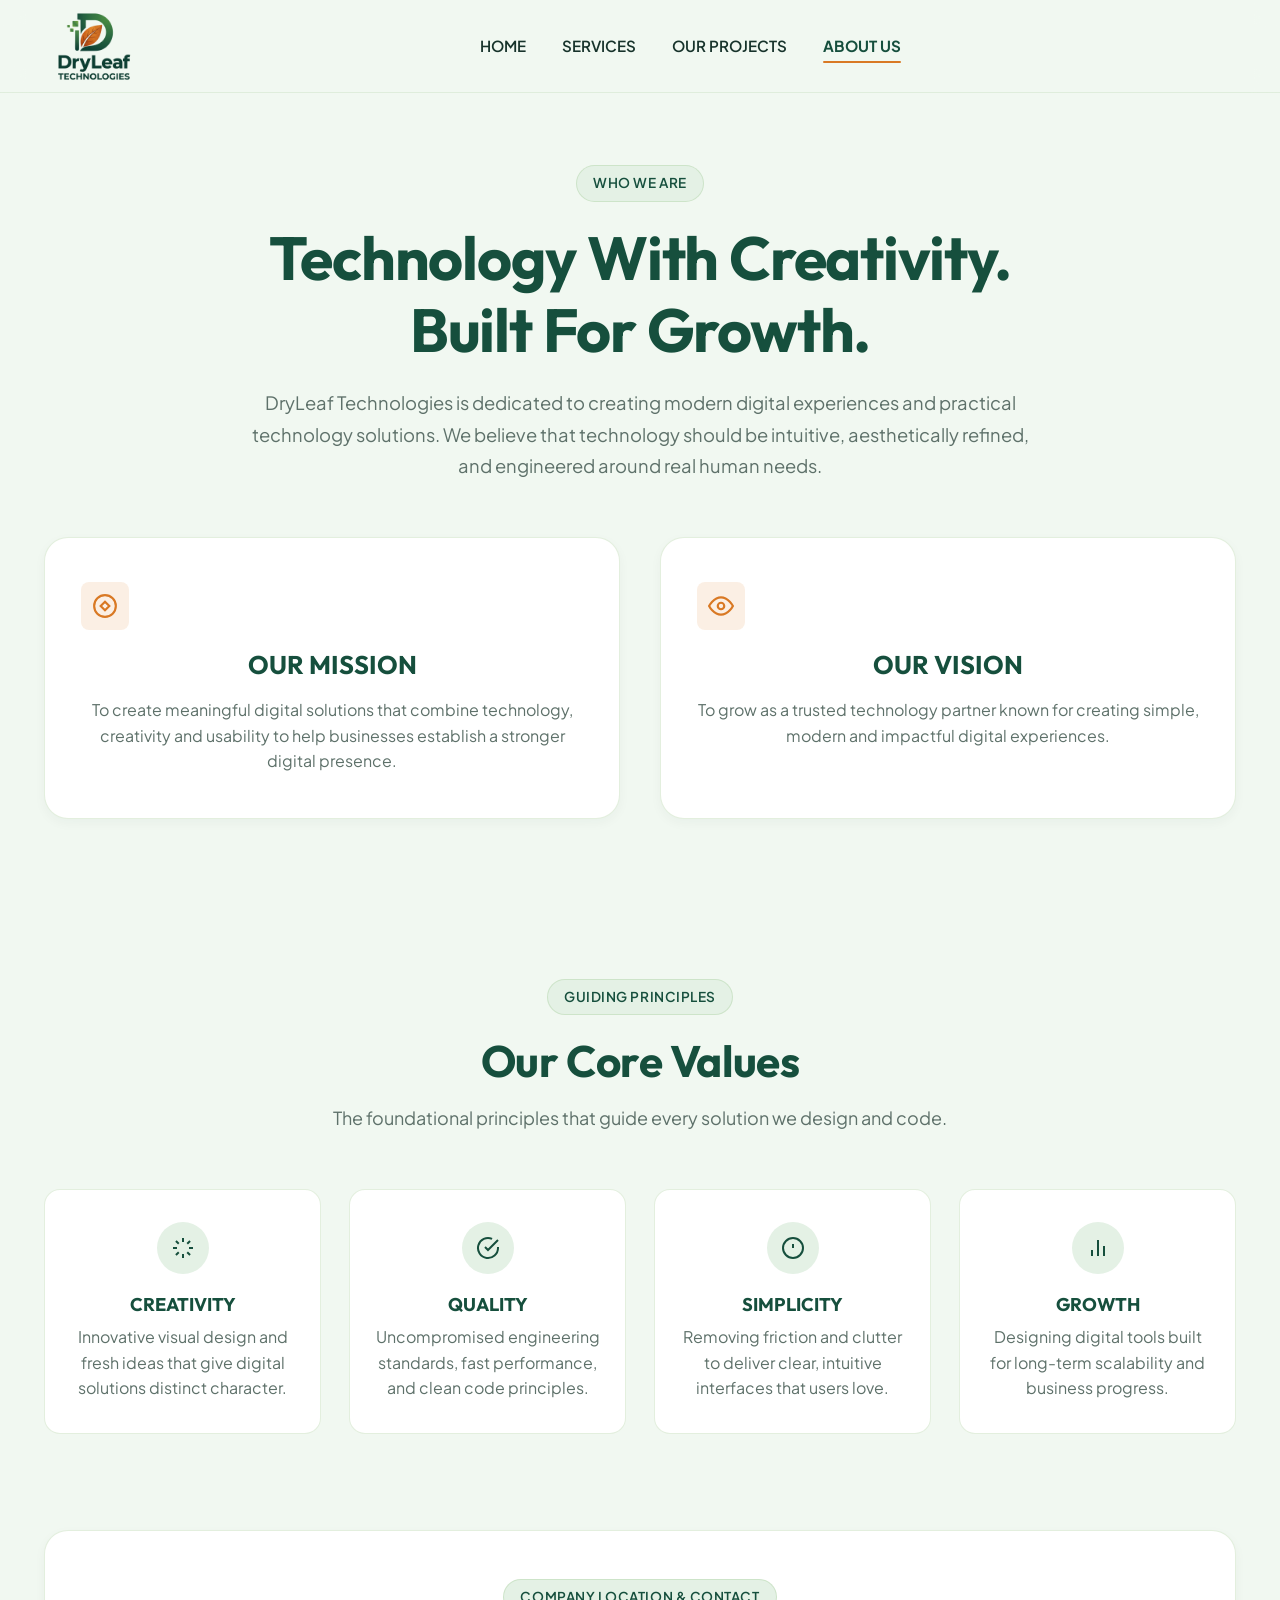
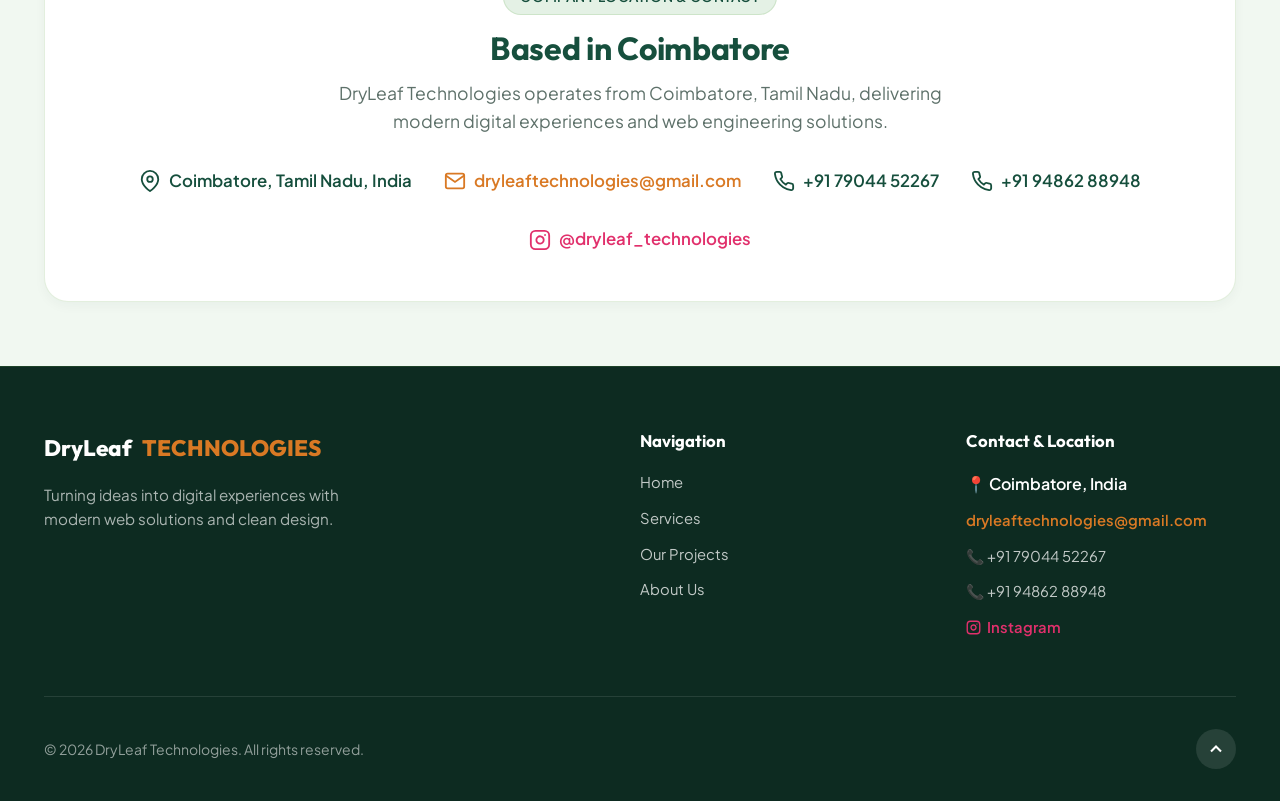
==== commit 3437a24c: "modified our poject section" ====
--- a/about.html
+++ b/about.html
@@ -30,10 +30,10 @@
 
   <title>About Us | DryLeaf Technologies | www.dryleaftechnologies.com</title>
 
-  <!-- Google Fonts: Minimalist Monochrome Stack -->
+  <!-- Google Fonts -->
   <link rel="preconnect" href="https://fonts.googleapis.com">
   <link rel="preconnect" href="https://fonts.gstatic.com" crossorigin>
-  <link href="https://fonts.googleapis.com/css2?family=JetBrains+Mono:ital,wght@0,400;0,600;0,700;1,400&family=Playfair+Display:ital,wght@0,400;0,600;0,700;0,800;0,900;1,400;1,600&family=Source+Serif+4:ital,opsz,wght@0,8..60,400;0,8..60,600;0,8..60,700;1,8..60,400&display=swap" rel="stylesheet">
+  <link href="https://fonts.googleapis.com/css2?family=Outfit:wght@500;600;700;800&family=Plus+Jakarta+Sans:wght@400;500;600;700&display=swap" rel="stylesheet">
   
   <!-- Main Stylesheet -->
   <link rel="stylesheet" href="css/style.css">
@@ -82,7 +82,7 @@
         <ul class="nav-menu">
           <li><a href="index.html" class="nav-link">HOME</a></li>
           <li><a href="services.html" class="nav-link">SERVICES</a></li>
-          <li><a href="index.html#showcase" class="nav-link">OUR PROJECTS</a></li>
+          <li><a href="projects.html" class="nav-link">OUR PROJECTS</a></li>
           <li><a href="about.html" class="nav-link active">ABOUT US</a></li>
         </ul>
 
@@ -111,7 +111,7 @@
         <div class="about-hero-content reveal">
           <div class="badge">Who We Are</div>
           <h1>Technology With Creativity. Built For Growth.</h1>
-          <p style="font-size: 1.15rem; margin-top: 1.25rem; line-height: 1.7; color: var(--text-muted);">
+          <p style="font-size: 1.15rem; margin-top: 1.25rem; line-height: 1.7;">
             DryLeaf Technologies is dedicated to creating modern digital experiences and practical technology solutions. We believe that technology should be intuitive, aesthetically refined, and engineered around real human needs.
           </p>
         </div>
@@ -142,7 +142,7 @@
     <!-- ==========================================
          CORE VALUES
          ========================================== -->
-    <section style="padding: 3rem 0; background-color: var(--bg-soft);">
+    <section style="padding: 3rem 0; background-color: var(--bg-dominant);">
       <div class="container">
         <div class="section-header reveal">
           <div class="badge">Guiding Principles</div>
@@ -193,14 +193,14 @@
     <!-- Location & Contact Info Section -->
     <section style="padding: 3rem 0 4rem 0;">
       <div class="container">
-        <div class="reveal" style="background: var(--bg-card); border: 1px solid var(--border-light); border-radius: var(--radius-lg); padding: 3rem 2rem; text-align: center; box-shadow: var(--shadow-sm); backdrop-filter: blur(10px);">
+        <div class="reveal" style="background: var(--bg-card); border: 1px solid var(--border-light); border-radius: var(--radius-lg); padding: 3rem 2rem; text-align: center; box-shadow: var(--shadow-sm);">
           <div class="badge" style="margin-bottom: 0.85rem;">Company Location &amp; Contact</div>
-          <h2 style="font-size: 2rem; color: var(--text-light); margin-bottom: 0.75rem;">Based in Coimbatore</h2>
+          <h2 style="font-size: 2rem; color: var(--color-forest-green); margin-bottom: 0.75rem;">Based in Coimbatore</h2>
           <p style="max-width: 620px; margin: 0 auto 2rem auto; color: var(--text-muted); font-size: 1.1rem;">
             DryLeaf Technologies operates from Coimbatore, Tamil Nadu, delivering modern digital experiences and web engineering solutions.
           </p>
-          <div style="display: flex; justify-content: center; align-items: center; gap: 2rem; flex-wrap: wrap; font-size: 1.05rem; font-weight: 600; color: var(--text-muted);">
-            <div style="display: flex; align-items: center; gap: 0.5rem; color: var(--color-leaf-green);">
+          <div style="display: flex; justify-content: center; align-items: center; gap: 2rem; flex-wrap: wrap; font-size: 1.05rem; font-weight: 600;">
+            <div style="display: flex; align-items: center; gap: 0.5rem; color: var(--color-forest-green);">
               <svg width="22" height="22" viewBox="0 0 24 24" fill="none" stroke="currentColor" stroke-width="2"><path d="M21 10c0 7-9 13-9 13s-9-6-9-13a9 9 0 0 1 18 0z"></path><circle cx="12" cy="10" r="3"></circle></svg>
               <span>Coimbatore, Tamil Nadu, India</span>
             </div>
@@ -208,11 +208,11 @@
               <svg width="22" height="22" viewBox="0 0 24 24" fill="none" stroke="currentColor" stroke-width="2"><path d="M4 4h16c1.1 0 2 .9 2 2v12c0 1.1-.9 2-2 2H4c-1.1 0-2-.9-2-2V6c0-1.1.9-2 2-2z"></path><polyline points="22,6 12,13 2,6"></polyline></svg>
               <span>dryleaftechnologies@gmail.com</span>
             </a>
-            <a href="tel:7904452267" style="display: flex; align-items: center; gap: 0.5rem; color: var(--color-leaf-green);">
+            <a href="tel:7904452267" style="display: flex; align-items: center; gap: 0.5rem; color: var(--color-forest-green);">
               <svg width="22" height="22" viewBox="0 0 24 24" fill="none" stroke="currentColor" stroke-width="2"><path d="M22 16.92v3a2 2 0 0 1-2.18 2 19.79 19.79 0 0 1-8.63-3.07 19.5 19.5 0 0 1-6-6 19.79 19.79 0 0 1-3.07-8.67A2 2 0 0 1 4.11 2h3a2 2 0 0 1 2 1.72 12.84 12.84 0 0 0 .7 2.81 2 2 0 0 1-.45 2.11L8.09 9.91a16 16 0 0 0 6 6l1.27-1.27a2 2 0 0 1 2.11-.45 12.84 12.84 0 0 0 2.81.7A2 2 0 0 1 22 16.92z"></path></svg>
               <span>+91 79044 52267</span>
             </a>
-            <a href="tel:9486288948" style="display: flex; align-items: center; gap: 0.5rem; color: var(--color-leaf-green);">
+            <a href="tel:9486288948" style="display: flex; align-items: center; gap: 0.5rem; color: var(--color-forest-green);">
               <svg width="22" height="22" viewBox="0 0 24 24" fill="none" stroke="currentColor" stroke-width="2"><path d="M22 16.92v3a2 2 0 0 1-2.18 2 19.79 19.79 0 0 1-8.63-3.07 19.5 19.5 0 0 1-6-6 19.79 19.79 0 0 1-3.07-8.67A2 2 0 0 1 4.11 2h3a2 2 0 0 1 2 1.72 12.84 12.84 0 0 0 .7 2.81 2 2 0 0 1-.45 2.11L8.09 9.91a16 16 0 0 0 6 6l1.27-1.27a2 2 0 0 1 2.11-.45 12.84 12.84 0 0 0 2.81.7A2 2 0 0 1 22 16.92z"></path></svg>
               <span>+91 94862 88948</span>
             </a>
@@ -245,6 +245,7 @@
           <div class="footer-links">
             <a href="index.html">Home</a>
             <a href="services.html">Services</a>
+            <a href="projects.html">Our Projects</a>
             <a href="about.html">About Us</a>
           </div>
         </div>
--- a/css/style.css
+++ b/css/style.css
@@ -1,64 +1,60 @@
 /* ==========================================================================
    DryLeaf Technologies - Master Stylesheet
-   Design Style: Minimalist Monochrome (Editorial Luxury)
-   Typography: Playfair Display (Serif), Source Serif 4 (Body), JetBrains Mono (Metadata)
-   Geometry: 0px Border Radius, Heavy Line-Based Systems, Zero Drop Shadows
+   Theme: Light Nature-Tech Aesthetic
+   Color System: Very Light Green, White, Dry Leaf Orange, Forest Green
    ========================================================================== */
 
 /* --------------------------------------------------------------------------
-   1. Design Tokens & CSS Variables
+   1. CSS Custom Properties (Design Tokens)
    -------------------------------------------------------------------------- */
 :root {
-  /* Strict Monochrome Color Palette */
-  --bg-primary: #FFFFFF;
-  --fg-primary: #000000;
-  --muted-bg: #F5F5F5;
-  --muted-fg: #525252;
-  --accent: #000000;
-  --accent-fg: #FFFFFF;
-  
-  --border-dark: #000000;
-  --border-light: #E5E5E5;
-  --border-muted: #D4D4D4;
-
-  /* Typography Stack */
-  --font-display: "Playfair Display", Georgia, serif;
-  --font-body: "Source Serif 4", Georgia, serif;
-  --font-mono: "JetBrains Mono", monospace;
-
-  /* Container & Spacing */
-  --container-max-width: 1152px;
-  --section-padding: 6rem 1.5rem;
-
-  /* Border Weights */
-  --border-hairline: 1px solid #E5E5E5;
-  --border-thin: 1px solid #000000;
-  --border-medium: 2px solid #000000;
-  --border-thick: 4px solid #000000;
-  --border-ultra: 8px solid #000000;
-
-  /* Zero Radius Everywhere */
-  --radius: 0px;
-
-  /* Instant Transitions */
-  --transition-instant: all 100ms ease;
-  --transition-fast: all 150ms cubic-bezier(0.16, 1, 0.3, 1);
-
-  /* Legacy variable mappings for safety */
-  --bg-dominant: #FFFFFF;
-  --bg-soft: #F5F5F5;
+  /* Color Palette */
+  --bg-dominant: #F1F8F1;
+  --bg-soft: #E4F1E5;
   --bg-card: #FFFFFF;
-  --bg-card-solid: #FFFFFF;
-  --text-dark: #000000;
-  --text-muted: #525252;
-  --text-light: #000000;
-  --color-leaf-green: #000000;
-  --color-dry-orange: #000000;
-  --border-light: #000000;
-}
-
-/* --------------------------------------------------------------------------
-   2. Global Reset, Textures & Base Setup
+  --bg-dark-accent: #164F3D;
+
+  --color-leaf-green: #63A64A;
+  --color-dry-orange: #D97924;
+  --color-dry-orange-hover: #C06416;
+  --color-dry-orange-light: rgba(217, 121, 36, 0.12);
+  --color-forest-green: #164F3D;
+  --color-forest-green-muted: rgba(22, 79, 61, 0.7);
+
+  --text-dark: #17332B;
+  --text-muted: #5E716A;
+  --text-light: #FFFFFF;
+
+  --border-light: rgba(99, 166, 74, 0.18);
+  --border-focus: #D97924;
+
+  /* Typography */
+  --font-primary: 'Plus Jakarta Sans', -apple-system, BlinkMacSystemFont, 'Segoe UI', Roboto, sans-serif;
+  --font-display: 'Outfit', 'Plus Jakarta Sans', sans-serif;
+
+  /* Spacing System */
+  --section-padding-desktop: 5.5rem 2rem;
+  --section-padding-tablet: 4rem 1.5rem;
+  --section-padding-mobile: 3rem 1rem;
+  --container-max-width: 1240px;
+
+  /* Shadows */
+  --shadow-sm: 0 4px 12px rgba(23, 51, 43, 0.04);
+  --shadow-md: 0 8px 24px rgba(23, 51, 43, 0.08);
+  --shadow-lg: 0 16px 40px rgba(23, 51, 43, 0.12);
+  --shadow-orange: 0 8px 24px rgba(217, 121, 36, 0.25);
+
+  /* Transitions & Border Radius */
+  --transition-fast: 0.2s cubic-bezier(0.16, 1, 0.3, 1);
+  --transition-smooth: 0.35s cubic-bezier(0.16, 1, 0.3, 1);
+  --radius-sm: 8px;
+  --radius-md: 16px;
+  --radius-lg: 24px;
+  --radius-full: 9999px;
+}
+
+/* --------------------------------------------------------------------------
+   2. Base & Reset
    -------------------------------------------------------------------------- */
 *,
 *::before,
@@ -66,61 +62,55 @@
   box-sizing: border-box;
   margin: 0;
   padding: 0;
-  border-radius: 0 !important; /* Non-negotiable 0px sharp corners */
-  box-shadow: none !important;  /* Non-negotiable zero drop shadows */
 }
 
 html {
   scroll-behavior: smooth;
   font-size: 16px;
-  background-color: var(--bg-primary);
-  color: var(--fg-primary);
   -webkit-font-smoothing: antialiased;
   -moz-osx-font-smoothing: grayscale;
 }
 
 body {
-  font-family: var(--font-body);
-  background-color: var(--bg-primary);
-  color: var(--fg-primary);
-  line-height: 1.625;
+  font-family: var(--font-primary);
+  background-color: var(--bg-dominant);
+  color: var(--text-dark);
+  line-height: 1.6;
   overflow-x: hidden;
   min-height: 100vh;
   display: flex;
   flex-direction: column;
-  position: relative;
-}
-
-/* Global Paper Noise & Subtle Horizontal Line Texture */
-body::before {
-  content: "";
-  position: fixed;
-  top: 0;
-  left: 0;
-  width: 100%;
-  height: 100%;
-  pointer-events: none;
-  z-index: 9999;
-  background-image: url("data:image/svg+xml,%3Csvg viewBox='0 0 256 256' xmlns='http://www.w3.org/2000/svg'%3E%3Cfilter id='noise'%3E%3CfeTurbulence type='fractalNoise' baseFrequency='0.8' numOctaves='4' stitchTiles='stitch'/%3E%3C/filter%3E%3Crect width='100%25' height='100%25' filter='url(%23noise)'/%3E%3C/svg%3E");
-  opacity: 0.025;
-}
-
-.horizontal-lines-bg {
-  background-image: repeating-linear-gradient(
-    0deg,
-    transparent,
-    transparent 1px,
-    #000000 1px,
-    #000000 2px
-  );
-  background-size: 100% 4px;
-}
-
-.grid-lines-bg {
-  background-image:
-    linear-gradient(rgba(0, 0, 0, 0.06) 1px, transparent 1px),
-    linear-gradient(90deg, rgba(0, 0, 0, 0.06) 1px, transparent 1px);
-  background-size: 40px 40px;
+}
+
+img,
+svg {
+  max-width: 100%;
+  height: auto;
+  display: block;
+}
+
+a {
+  color: inherit;
+  text-decoration: none;
+  transition: color var(--transition-fast);
+}
+
+button,
+input,
+textarea {
+  font-family: inherit;
+  font-size: inherit;
+  outline: none;
+  border: none;
+  background: none;
+}
+
+button {
+  cursor: pointer;
+}
+
+ul {
+  list-style: none;
 }
 
 /* Container */
@@ -131,115 +121,83 @@
   padding: 0 1.5rem;
 }
 
-img, svg {
-  max-width: 100%;
-  height: auto;
-  display: block;
-}
-
-a {
-  color: inherit;
-  text-decoration: none;
-  transition: var(--transition-instant);
-}
-
-ul {
-  list-style: none;
-}
-
-/* --------------------------------------------------------------------------
-   3. Typography & Hierarchy
-   -------------------------------------------------------------------------- */
-h1, h2, h3, h4, h5, h6 {
+/* --------------------------------------------------------------------------
+   3. Typography & Section Headers
+   -------------------------------------------------------------------------- */
+h1,
+h2,
+h3,
+h4,
+h5,
+h6 {
   font-family: var(--font-display);
-  color: var(--fg-primary);
+  color: var(--color-forest-green);
   font-weight: 700;
-  line-height: 1.05;
-  letter-spacing: -0.025em;
+  line-height: 1.2;
 }
 
 h1 {
-  font-size: clamp(2.8rem, 6.5vw, 5.5rem);
+  font-size: clamp(2.25rem, 5vw, 3.8rem);
+  letter-spacing: -0.02em;
 }
 
 h2 {
-  font-size: clamp(2rem, 4vw, 3.5rem);
+  font-size: clamp(1.8rem, 3.5vw, 2.75rem);
+  letter-spacing: -0.01em;
 }
 
 h3 {
-  font-size: clamp(1.4rem, 2.5vw, 2rem);
+  font-size: clamp(1.25rem, 2.2vw, 1.6rem);
 }
 
 p {
-  color: var(--muted-fg);
-  font-size: 1.0625rem;
-  font-family: var(--font-body);
-}
-
-/* Oversized Editorial Statements */
-.display-oversized {
-  font-family: var(--font-display);
-  font-size: clamp(3.5rem, 9vw, 8rem);
-  line-height: 0.95;
-  letter-spacing: -0.04em;
-  text-transform: uppercase;
-  font-weight: 800;
-}
-
-.display-serif-italic {
-  font-style: italic;
-  font-weight: 400;
-}
-
-/* Monospaced Labels & Fine Print */
-.mono-label {
-  font-family: var(--font-mono);
-  font-size: 0.8125rem;
-  letter-spacing: 0.12em;
-  text-transform: uppercase;
-  color: var(--fg-primary);
-  font-weight: 600;
+  color: var(--text-muted);
+  font-size: clamp(1rem, 1.1vw, 1.125rem);
 }
 
 .badge {
   display: inline-flex;
   align-items: center;
   gap: 0.5rem;
-  padding: 0.35rem 0.85rem;
-  background: var(--fg-primary);
-  color: var(--bg-primary);
-  border: 1px solid var(--fg-primary);
-  font-family: var(--font-mono);
-  font-size: 0.75rem;
+  padding: 0.4rem 1rem;
+  background-color: var(--bg-soft);
+  color: var(--color-forest-green);
+  border: 1px solid var(--border-light);
+  border-radius: var(--radius-full);
+  font-size: 0.85rem;
   font-weight: 600;
-  letter-spacing: 0.12em;
+  letter-spacing: 0.04em;
   text-transform: uppercase;
-  margin-bottom: 1.5rem;
+  margin-bottom: 1.25rem;
 }
 
 .badge-dot {
-  width: 6px;
-  height: 6px;
-  background-color: var(--bg-primary);
+  width: 8px;
+  height: 8px;
+  background-color: var(--color-dry-orange);
+  border-radius: 50%;
   display: inline-block;
-}
-
-/* Section Header */
+  animation: pulse-dot 2s infinite ease-in-out;
+}
+
+@keyframes pulse-dot {
+
+  0%,
+  100% {
+    transform: scale(1);
+    opacity: 1;
+  }
+
+  50% {
+    transform: scale(1.4);
+    opacity: 0.7;
+  }
+}
+
 .section-header {
-  text-align: left;
-  max-width: 800px;
-  margin-bottom: 3.5rem;
-  position: relative;
-  padding-left: 1.5rem;
-  border-left: 4px solid var(--fg-primary);
-}
-
-.section-header.centered {
   text-align: center;
-  margin-left: auto;
-  margin-right: auto;
-  padding-left: 0;
-  border-left: none;
+  max-width: 680px;
+  margin: 0 auto 3.5rem auto;
 }
 
 .section-header h2 {
@@ -247,123 +205,88 @@
 }
 
 .section-header p {
-  font-size: 1.15rem;
+  font-size: 1.125rem;
 }
 
 .text-highlight {
-  background: none;
-  -webkit-text-fill-color: initial;
-  color: var(--fg-primary);
-  font-style: italic;
-  text-decoration: underline;
-  text-decoration-thickness: 2px;
-  text-underline-offset: 4px;
-}
-
-/* Heavy Rules & Dividers */
-.section-divider {
-  width: 100%;
-  height: 4px;
-  background-color: var(--fg-primary);
-  margin: 0;
-}
-
-.section-divider-thick {
-  width: 100%;
-  height: 8px;
-  background-color: var(--fg-primary);
-  margin: 0;
-}
-
-.hairline-divider {
-  width: 100%;
-  height: 1px;
-  background-color: var(--border-light);
-  margin: 2rem 0;
-}
-
-/* --------------------------------------------------------------------------
-   4. Buttons & Controls (Inversion Style)
+  color: var(--color-dry-orange);
+  position: relative;
+  display: inline-block;
+}
+
+/* --------------------------------------------------------------------------
+   4. Buttons & Interactive Elements
    -------------------------------------------------------------------------- */
 .btn {
   display: inline-flex;
   align-items: center;
   justify-content: center;
-  gap: 0.75rem;
-  padding: 1rem 2rem;
-  font-family: var(--font-mono);
-  font-weight: 700;
-  font-size: 0.875rem;
-  text-transform: uppercase;
-  letter-spacing: 0.1em;
-  transition: var(--transition-instant);
+  gap: 0.6rem;
+  padding: 0.85rem 1.75rem;
+  border-radius: var(--radius-full);
+  font-weight: 600;
+  font-size: 0.95rem;
+  transition: all var(--transition-smooth);
   position: relative;
+  overflow: hidden;
   white-space: nowrap;
-  cursor: pointer;
-  border: 2px solid var(--fg-primary);
 }
 
 .btn-primary {
-  background-color: var(--fg-primary);
-  color: var(--bg-primary);
-  border-color: var(--fg-primary);
+  background-color: var(--color-dry-orange);
+  color: var(--text-light);
+  box-shadow: var(--shadow-orange);
 }
 
 .btn-primary:hover {
-  background-color: var(--bg-primary);
-  color: var(--fg-primary);
-  border-color: var(--fg-primary);
-}
-
-.btn-secondary,
+  background-color: var(--color-dry-orange-hover);
+  transform: translateY(-2px);
+  box-shadow: 0 12px 28px rgba(217, 121, 36, 0.35);
+}
+
+.btn-secondary {
+  background-color: var(--bg-card);
+  color: var(--color-forest-green);
+  border: 1px solid var(--border-light);
+  box-shadow: var(--shadow-sm);
+}
+
+.btn-secondary:hover {
+  background-color: var(--bg-soft);
+  color: var(--color-forest-green);
+  border-color: var(--color-leaf-green);
+  transform: translateY(-2px);
+}
+
 .btn-outline {
-  background-color: transparent;
-  color: var(--fg-primary);
-  border-color: var(--fg-primary);
-}
-
-.btn-secondary:hover,
+  border: 1.5px solid var(--color-dry-orange);
+  color: var(--color-dry-orange);
+  background: transparent;
+}
+
 .btn-outline:hover {
-  background-color: var(--fg-primary);
-  color: var(--bg-primary);
-}
-
-.btn-ghost {
-  border: none;
-  background: transparent;
-  color: var(--fg-primary);
-  padding: 0.5rem 1rem;
-}
-
-.btn-ghost:hover {
-  text-decoration: underline;
-  text-decoration-thickness: 2px;
-}
-
-/* Arrow indicator for CTAs */
-.btn-arrow::after {
-  content: "→";
-  font-family: var(--font-mono);
-  font-weight: 400;
-  transition: transform 100ms ease;
-}
-
-.btn-arrow:hover::after {
+  background-color: var(--color-dry-orange);
+  color: var(--text-light);
+  transform: translateY(-2px);
+}
+
+.btn .btn-icon {
+  width: 18px;
+  height: 18px;
+  transition: transform var(--transition-fast);
+}
+
+.btn:hover .btn-icon {
   transform: translateX(4px);
 }
 
-/* Accessibility Focus States */
-:focus-visible {
-  outline: 3px solid var(--fg-primary) !important;
-  outline-offset: 3px !important;
-}
-
+/* Focus States for Accessibility */
+a:focus-visible,
 button:focus-visible,
-a:focus-visible,
 input:focus-visible,
 textarea:focus-visible {
-  outline: 3px solid var(--fg-primary) !important;
-  outline-offset: 3px !important;
+  outline: 2px solid var(--border-focus);
+  outline-offset: 3px;
 }
 
 /* --------------------------------------------------------------------------
@@ -372,68 +295,85 @@
 .header {
   position: sticky;
   top: 0;
+  left: 0;
+  width: 100%;
   z-index: 1000;
-  background-color: var(--bg-primary);
-  border-bottom: 2px solid var(--fg-primary);
-  padding: 1.25rem 0;
-  transition: var(--transition-instant);
+  background-color: rgba(241, 248, 241, 0.85);
+  backdrop-filter: blur(12px);
+  -webkit-backdrop-filter: blur(12px);
+  border-bottom: 1px solid rgba(99, 166, 74, 0.12);
+  transition: all var(--transition-smooth);
 }
 
 .header.scrolled {
-  padding: 0.85rem 0;
   background-color: rgba(255, 255, 255, 0.95);
-  backdrop-filter: blur(4px);
+  box-shadow: var(--shadow-sm);
+  border-bottom-color: rgba(99, 166, 74, 0.2);
 }
 
 .navbar {
   display: flex;
   align-items: center;
   justify-content: space-between;
+  height: 92px;
+  transition: height var(--transition-smooth);
+}
+
+.header.scrolled .navbar {
+  height: 76px;
 }
 
 .brand-logo {
   display: flex;
   align-items: center;
   gap: 0.75rem;
-  font-family: var(--font-display);
-  font-size: 1.35rem;
-  font-weight: 800;
-  letter-spacing: -0.02em;
-  color: var(--fg-primary);
+  text-decoration: none;
 }
 
 .brand-logo img {
-  height: 38px;
+  height: 100px;
   width: auto;
-  filter: grayscale(100%) contrast(150%);
+  object-fit: contain;
+  mix-blend-mode: multiply;
+  transition: all var(--transition-smooth);
+}
+
+.header.scrolled .brand-logo img {
+  height: 60px;
+}
+
+.brand-logo:hover img {
+  transform: scale(1.04);
 }
 
 .nav-menu {
   display: flex;
   align-items: center;
-  gap: 2.5rem;
+  gap: 2.25rem;
 }
 
 .nav-link {
-  font-family: var(--font-mono);
-  font-size: 0.8125rem;
+  font-size: 0.95rem;
   font-weight: 600;
-  letter-spacing: 0.1em;
-  text-transform: uppercase;
-  color: var(--fg-primary);
+  color: var(--text-dark);
   position: relative;
-  padding: 0.25rem 0;
+  padding: 0.5rem 0;
 }
 
 .nav-link::after {
-  content: "";
+  content: '';
   position: absolute;
   bottom: 0;
   left: 0;
   width: 0%;
-  height: 2px;
-  background-color: var(--fg-primary);
-  transition: width 100ms ease;
+  height: 2.5px;
+  background-color: var(--color-dry-orange);
+  border-radius: var(--radius-full);
+  transition: width var(--transition-smooth);
+}
+
+.nav-link:hover {
+  color: var(--color-forest-green);
 }
 
 .nav-link:hover::after,
@@ -441,13 +381,18 @@
   width: 100%;
 }
 
+.nav-link.active {
+  color: var(--color-forest-green);
+  font-weight: 700;
+}
+
 .header-actions {
   display: flex;
   align-items: center;
   gap: 1rem;
 }
 
-/* Hamburger menu for mobile */
+/* Hamburger Toggle */
 .hamburger-toggle {
   display: none;
   flex-direction: column;
@@ -457,463 +402,1441 @@
   background: transparent;
   border: none;
   cursor: pointer;
-}
-
-.hamburger-toggle span {
+  z-index: 1010;
+  padding: 0;
+}
+
+.hamburger-line {
   width: 100%;
-  height: 2px;
-  background-color: var(--fg-primary);
-  transition: var(--transition-instant);
-}
-
-/* Mobile Nav Drawer */
+  height: 2.5px;
+  background-color: var(--color-forest-green);
+  border-radius: 4px;
+  transition: all var(--transition-smooth);
+}
+
+.hamburger-toggle.active .hamburger-line:nth-child(1) {
+  transform: translateY(8.5px) rotate(45deg);
+}
+
+.hamburger-toggle.active .hamburger-line:nth-child(2) {
+  opacity: 0;
+}
+
+.hamburger-toggle.active .hamburger-line:nth-child(3) {
+  transform: translateY(-8.5px) rotate(-45deg);
+}
+
+/* Mobile Drawer Overlay */
 .mobile-nav-backdrop {
   position: fixed;
-  inset: 0;
-  background-color: rgba(0, 0, 0, 0.7);
+  top: 0;
+  left: 0;
+  width: 100vw;
+  height: 100vh;
+  background-color: rgba(22, 79, 61, 0.4);
+  backdrop-filter: blur(4px);
+  z-index: 998;
   opacity: 0;
-  pointer-events: none;
-  transition: var(--transition-instant);
-  z-index: 1001;
+  visibility: hidden;
+  transition: all var(--transition-smooth);
 }
 
 .mobile-nav-backdrop.active {
   opacity: 1;
-  pointer-events: auto;
+  visibility: visible;
 }
 
 /* --------------------------------------------------------------------------
    6. Hero Section
    -------------------------------------------------------------------------- */
-.hero {
-  padding: 6rem 0 5rem 0;
+.hero-section {
+  padding: 4rem 0 5rem 0;
   position: relative;
-  background-color: var(--bg-primary);
-  border-bottom: 4px solid var(--fg-primary);
+  overflow: hidden;
 }
 
 .hero-grid {
   display: grid;
-  grid-template-columns: 1fr;
-  gap: 3rem;
+  grid-template-columns: 1.1fr 0.9fr;
+  gap: 3.5rem;
   align-items: center;
 }
 
 .hero-content {
-  max-width: 900px;
-}
-
-.hero-punctuation {
-  display: flex;
-  align-items: center;
-  gap: 1rem;
-  margin-bottom: 2rem;
-}
-
-.hero-line {
-  height: 4px;
-  width: 80px;
-  background-color: var(--fg-primary);
-}
-
-.hero-square {
-  width: 14px;
-  height: 14px;
-  border: 2px solid var(--fg-primary);
-  background-color: var(--bg-primary);
+  max-width: 620px;
 }
 
 .hero-title {
-  font-size: clamp(3rem, 7.5vw, 6.5rem);
-  line-height: 0.95;
-  letter-spacing: -0.035em;
-  margin-bottom: 2rem;
-  text-transform: uppercase;
-}
-
-.hero-subtitle {
-  font-size: clamp(1.15rem, 2vw, 1.4rem);
-  color: var(--muted-fg);
-  margin-bottom: 3rem;
-  max-width: 700px;
-  font-family: var(--font-body);
-  line-height: 1.6;
+  margin-bottom: 1.25rem;
+  color: var(--color-forest-green);
+}
+
+.hero-description {
+  font-size: 1.15rem;
+  margin-bottom: 2.25rem;
+  line-height: 1.65;
 }
 
 .hero-cta-group {
   display: flex;
+  align-items: center;
+  gap: 1.25rem;
   flex-wrap: wrap;
-  gap: 1.25rem;
-}
-
-.hero-showcase-box {
-  border: 2px solid var(--fg-primary);
-  padding: 2.5rem;
-  background: var(--bg-primary);
+}
+
+/* Hero Tech Visual Composition */
+.hero-visual-wrapper {
   position: relative;
-}
-
-.hero-showcase-box::after {
-  content: "";
+  display: flex;
+  justify-content: center;
+  align-items: center;
+}
+
+.hero-visual-card {
+  width: 100%;
+  aspect-ratio: 4/3;
+  max-width: 500px;
+  background: linear-gradient(135deg, #FFFFFF 0%, #E4F1E5 100%);
+  border: 1px solid rgba(99, 166, 74, 0.25);
+  border-radius: var(--radius-lg);
+  box-shadow: var(--shadow-lg);
+  position: relative;
+  padding: 2rem;
+  display: flex;
+  flex-direction: column;
+  justify-content: space-between;
+  overflow: hidden;
+}
+
+/* Subtle Leaf & Tech Lines SVG Background inside Card */
+.hero-visual-bg-pattern {
   position: absolute;
-  bottom: -10px;
-  right: -10px;
+  top: 0;
+  right: 0;
   width: 100%;
   height: 100%;
-  border: 2px solid var(--fg-primary);
+  opacity: 0.15;
   pointer-events: none;
-  z-index: -1;
-}
-
-/* --------------------------------------------------------------------------
-   7. Cards & Grid System
-   -------------------------------------------------------------------------- */
-.cards-grid {
-  display: grid;
-  grid-template-columns: repeat(auto-fit, minmax(320px, 1fr));
-  gap: 2rem;
-}
-
-.card {
-  background-color: var(--bg-primary);
-  border: 2px solid var(--fg-primary);
-  padding: 2.5rem;
+}
+
+.hero-visual-header {
+  display: flex;
+  align-items: center;
+  justify-content: space-between;
   position: relative;
-  transition: var(--transition-instant);
-  display: flex;
-  flex-direction: column;
-}
-
-/* Color Inversion on Hover */
-.card-interactive:hover,
-.card-hover-invert:hover {
-  background-color: var(--fg-primary);
-  color: var(--bg-primary);
-}
-
-.card-interactive:hover h3,
-.card-interactive:hover h4,
-.card-interactive:hover p,
-.card-interactive:hover .mono-label,
-.card-hover-invert:hover h3,
-.card-hover-invert:hover h4,
-.card-hover-invert:hover p,
-.card-hover-invert:hover .mono-label {
-  color: var(--bg-primary);
-}
-
-.card-interactive:hover .btn-outline {
-  border-color: var(--bg-primary);
-  color: var(--bg-primary);
-}
-
-.card-interactive:hover .btn-outline:hover {
-  background-color: var(--bg-primary);
-  color: var(--fg-primary);
-}
-
-/* Editorial Boxed Drop Cap */
-.drop-cap::first-letter {
-  font-family: var(--font-display);
-  float: left;
-  font-size: 3.8rem;
-  line-height: 0.8;
-  padding: 0.6rem 0.8rem;
-  margin-right: 0.85rem;
-  margin-bottom: 0.25rem;
-  border: 2px solid var(--fg-primary);
-  background-color: var(--fg-primary);
-  color: var(--bg-primary);
-  font-weight: 800;
-}
-
-/* --------------------------------------------------------------------------
-   8. Inverted Stats Section (Dark Drama)
-   -------------------------------------------------------------------------- */
-.inverted-section {
-  background-color: #000000;
-  color: #FFFFFF;
-  padding: 6rem 0;
+  z-index: 2;
+}
+
+.visual-dots {
+  display: flex;
+  gap: 6px;
+}
+
+.visual-dot {
+  width: 10px;
+  height: 10px;
+  border-radius: 50%;
+}
+
+.visual-dot:nth-child(1) {
+  background-color: #E56B6F;
+}
+
+.visual-dot:nth-child(2) {
+  background-color: #FFB703;
+}
+
+.visual-dot:nth-child(3) {
+  background-color: var(--color-leaf-green);
+}
+
+.visual-badge {
+  font-size: 0.75rem;
+  font-weight: 700;
+  letter-spacing: 0.05em;
+  color: var(--color-forest-green);
+  text-transform: uppercase;
+  background: rgba(99, 166, 74, 0.15);
+  padding: 0.25rem 0.75rem;
+  border-radius: var(--radius-full);
+}
+
+.hero-visual-center {
   position: relative;
-  border-top: 4px solid #000000;
-  border-bottom: 4px solid #000000;
-}
-
-.inverted-section::before {
-  content: "";
+  z-index: 2;
+  margin: 1.5rem 0;
+  text-align: center;
+}
+
+.digital-mesh-graphic {
+  width: 120px;
+  height: 120px;
+  margin: 0 auto;
+  position: relative;
+  display: flex;
+  align-items: center;
+  justify-content: center;
+}
+
+.mesh-circle-outer {
   position: absolute;
   inset: 0;
-  background-image: repeating-linear-gradient(
-    90deg,
-    transparent,
-    transparent 1px,
-    #FFFFFF 1px,
-    #FFFFFF 2px
-  );
-  background-size: 4px 100%;
-  opacity: 0.03;
+  border: 2px dashed var(--color-leaf-green);
+  border-radius: 50%;
+  animation: rotate-mesh 20s linear infinite;
+}
+
+.mesh-circle-inner {
+  position: absolute;
+  inset: 16px;
+  background: radial-gradient(circle, var(--color-dry-orange-light) 0%, transparent 70%);
+  border-radius: 50%;
+}
+
+.mesh-center-icon {
+  position: relative;
+  z-index: 2;
+  width: 48px;
+  height: 48px;
+  color: var(--color-dry-orange);
+}
+
+@keyframes rotate-mesh {
+  from {
+    transform: rotate(0deg);
+  }
+
+  to {
+    transform: rotate(360deg);
+  }
+}
+
+/* Floating Tech Pills */
+.floating-pill {
+  position: absolute;
+  background: var(--bg-card);
+  border: 1px solid rgba(99, 166, 74, 0.2);
+  padding: 0.75rem 1.25rem;
+  border-radius: var(--radius-md);
+  box-shadow: var(--shadow-md);
+  display: flex;
+  align-items: center;
+  gap: 0.75rem;
+  z-index: 10;
+  animation: float-pill 4s ease-in-out infinite alternate;
+}
+
+.floating-pill-1 {
+  top: 8%;
+  right: -5%;
+  animation-delay: 0s;
+}
+
+.floating-pill-2 {
+  bottom: 12%;
+  left: -8%;
+  animation-delay: 2s;
+}
+
+.pill-icon-box {
+  width: 36px;
+  height: 36px;
+  border-radius: var(--radius-sm);
+  background-color: var(--bg-soft);
+  display: flex;
+  align-items: center;
+  justify-content: center;
+  color: var(--color-dry-orange);
+}
+
+.pill-text {
+  display: flex;
+  flex-direction: column;
+}
+
+.pill-title {
+  font-size: 0.85rem;
+  font-weight: 700;
+  color: var(--color-forest-green);
+}
+
+.pill-sub {
+  font-size: 0.75rem;
+  color: var(--text-muted);
+}
+
+@keyframes float-pill {
+  0% {
+    transform: translateY(0px);
+  }
+
+  100% {
+    transform: translateY(-10px);
+  }
+}
+
+/* --------------------------------------------------------------------------
+   7. Highlights Section
+   -------------------------------------------------------------------------- */
+.highlights-section {
+  padding: 2.5rem 0 4rem 0;
+}
+
+.highlights-grid {
+  display: grid;
+  grid-template-columns: repeat(4, 1fr);
+  gap: 1.5rem;
+}
+
+.highlight-card {
+  background-color: var(--bg-card);
+  border: 1px solid var(--border-light);
+  border-radius: var(--radius-md);
+  padding: 1.75rem 1.5rem;
+  transition: all var(--transition-smooth);
+  display: flex;
+  flex-direction: column;
+  gap: 0.85rem;
+}
+
+.highlight-card:hover {
+  transform: translateY(-5px);
+  border-color: var(--color-leaf-green);
+  box-shadow: var(--shadow-md);
+}
+
+.highlight-icon {
+  width: 44px;
+  height: 44px;
+  background-color: var(--bg-soft);
+  border-radius: var(--radius-sm);
+  display: flex;
+  align-items: center;
+  justify-content: center;
+  color: var(--color-dry-orange);
+  transition: transform var(--transition-fast);
+}
+
+.highlight-card:hover .highlight-icon {
+  background-color: var(--color-dry-orange);
+  color: var(--text-light);
+  transform: scale(1.05);
+}
+
+.highlight-title {
+  font-size: 1.1rem;
+  font-weight: 700;
+  color: var(--color-forest-green);
+}
+
+.highlight-desc {
+  font-size: 0.925rem;
+  color: var(--text-muted);
+  line-height: 1.5;
+}
+
+/* --------------------------------------------------------------------------
+   8. Services Preview & Main Services Section
+   -------------------------------------------------------------------------- */
+.services-section {
+  padding: var(--section-padding-desktop);
+  background-color: var(--bg-dominant);
+}
+
+.services-grid {
+  display: grid;
+  grid-template-columns: repeat(3, 1fr);
+  gap: 2rem;
+}
+
+.service-card {
+  background-color: var(--bg-card);
+  border: 1px solid var(--border-light);
+  border-radius: var(--radius-md);
+  padding: 2.25rem 2rem;
+  position: relative;
+  transition: all var(--transition-smooth);
+  display: flex;
+  flex-direction: column;
+  justify-content: space-between;
+  overflow: hidden;
+  cursor: pointer;
+}
+
+/* Top Accent Line on Hover */
+.service-card::before {
+  content: '';
+  position: absolute;
+  top: 0;
+  left: 0;
+  width: 100%;
+  height: 4px;
+  background-color: var(--color-dry-orange);
+  opacity: 0;
+  transform: scaleX(0);
+  transform-origin: left;
+  transition: all var(--transition-smooth);
+}
+
+.service-card:hover {
+  transform: translateY(-6px);
+  box-shadow: var(--shadow-md);
+  border-color: rgba(99, 166, 74, 0.4);
+}
+
+.service-card:hover::before {
+  opacity: 1;
+  transform: scaleX(1);
+}
+
+.service-card-top {
+  margin-bottom: 1.75rem;
+}
+
+.service-icon-box {
+  width: 54px;
+  height: 54px;
+  border-radius: var(--radius-md);
+  background-color: var(--bg-soft);
+  display: flex;
+  align-items: center;
+  justify-content: center;
+  color: var(--color-leaf-green);
+  margin-bottom: 1.5rem;
+  transition: all var(--transition-fast);
+}
+
+.service-card:hover .service-icon-box {
+  background-color: var(--color-dry-orange-light);
+  color: var(--color-dry-orange);
+}
+
+.service-card-title {
+  font-size: 1.3rem;
+  margin-bottom: 0.75rem;
+  color: var(--color-forest-green);
+}
+
+.service-card-desc {
+  font-size: 0.975rem;
+  color: var(--text-muted);
+  line-height: 1.6;
+}
+
+.service-card-action {
+  display: inline-flex;
+  align-items: center;
+  gap: 0.5rem;
+  font-size: 0.9rem;
+  font-weight: 700;
+  color: var(--color-dry-orange);
+  margin-top: 1.25rem;
+}
+
+.service-card-action svg {
+  width: 18px;
+  height: 18px;
+  transition: transform var(--transition-fast);
+}
+
+.service-card:hover .service-card-action svg {
+  transform: translateX(4px);
+}
+
+.services-cta-wrapper {
+  text-align: center;
+  margin-top: 3.5rem;
+}
+
+/* --------------------------------------------------------------------------
+   9. Why DryLeaf Section
+   -------------------------------------------------------------------------- */
+.why-section {
+  padding: var(--section-padding-desktop);
+  background-color: var(--bg-soft);
+  border-top: 1px solid var(--border-light);
+  border-bottom: 1px solid var(--border-light);
+  position: relative;
+}
+
+.why-grid {
+  display: grid;
+  grid-template-columns: repeat(4, 1fr);
+  gap: 2rem;
+}
+
+.why-card {
+  background-color: var(--bg-card);
+  border: 1px solid var(--border-light);
+  border-radius: var(--radius-md);
+  padding: 2rem 1.75rem;
+  position: relative;
+  transition: all var(--transition-smooth);
+}
+
+.why-card:hover {
+  transform: translateY(-4px);
+  box-shadow: var(--shadow-md);
+}
+
+.why-number {
+  font-family: var(--font-display);
+  font-size: 1.75rem;
+  font-weight: 800;
+  color: var(--color-dry-orange);
+  margin-bottom: 1rem;
+  display: inline-block;
+  background: var(--color-dry-orange-light);
+  padding: 0.2rem 0.75rem;
+  border-radius: var(--radius-sm);
+}
+
+.why-card-title {
+  font-size: 1.2rem;
+  margin-bottom: 0.75rem;
+  color: var(--color-forest-green);
+}
+
+.why-card-desc {
+  font-size: 0.95rem;
+  color: var(--text-muted);
+}
+
+/* --------------------------------------------------------------------------
+   10. About Us Page Components
+   -------------------------------------------------------------------------- */
+.about-hero-section {
+  padding: 4.5rem 0 3.5rem 0;
+  text-align: center;
+}
+
+.about-hero-content {
+  max-width: 800px;
+  margin: 0 auto;
+}
+
+.mission-vision-grid {
+  display: grid;
+  grid-template-columns: 1fr 1fr;
+  gap: 2.5rem;
+  margin: 3.5rem 0;
+}
+
+.mv-card {
+  background: var(--bg-card);
+  border: 1px solid var(--border-light);
+  border-radius: var(--radius-lg);
+  padding: 2.75rem 2.25rem;
+  box-shadow: var(--shadow-sm);
+  position: relative;
+  overflow: hidden;
+  transition: all var(--transition-smooth);
+}
+
+.mv-card:hover {
+  box-shadow: var(--shadow-md);
+  border-color: var(--color-leaf-green);
+}
+
+.mv-card-icon {
+  width: 48px;
+  height: 48px;
+  border-radius: var(--radius-sm);
+  background-color: var(--color-dry-orange-light);
+  color: var(--color-dry-orange);
+  display: flex;
+  align-items: center;
+  justify-content: center;
+  margin-bottom: 1.25rem;
+}
+
+.mv-card h3 {
+  margin-bottom: 1rem;
+  color: var(--color-forest-green);
+}
+
+/* Core Values Grid */
+.values-grid {
+  display: grid;
+  grid-template-columns: repeat(4, 1fr);
+  gap: 1.75rem;
+}
+
+.value-card {
+  background-color: var(--bg-card);
+  border: 1px solid var(--border-light);
+  border-radius: var(--radius-md);
+  padding: 2rem 1.5rem;
+  text-align: center;
+  transition: all var(--transition-smooth);
+}
+
+.value-card:hover {
+  transform: translateY(-5px);
+  border-color: var(--color-leaf-green);
+  box-shadow: var(--shadow-md);
+}
+
+.value-icon {
+  width: 52px;
+  height: 52px;
+  margin: 0 auto 1.25rem auto;
+  border-radius: 50%;
+  background-color: var(--bg-soft);
+  color: var(--color-forest-green);
+  display: flex;
+  align-items: center;
+  justify-content: center;
+  transition: all var(--transition-fast);
+}
+
+.value-card:hover .value-icon {
+  background-color: var(--color-dry-orange);
+  color: var(--text-light);
+}
+
+.value-title {
+  font-size: 1.15rem;
+  margin-bottom: 0.5rem;
+  color: var(--color-forest-green);
+}
+
+/* Tech Stack Showcase */
+.tech-showcase-section {
+  padding: var(--section-padding-desktop);
+  background-color: var(--bg-soft);
+  border-radius: var(--radius-lg);
+  margin: 4rem 0;
+  text-align: center;
+}
+
+.tech-grid {
+  display: grid;
+  grid-template-columns: repeat(4, 1fr);
+  gap: 1.5rem;
+  margin-top: 2.5rem;
+}
+
+.tech-card {
+  background-color: var(--bg-card);
+  border: 1px solid var(--border-light);
+  border-radius: var(--radius-md);
+  padding: 1.75rem 1.25rem;
+  display: flex;
+  flex-direction: column;
+  align-items: center;
+  gap: 0.85rem;
+  transition: all var(--transition-smooth);
+}
+
+.tech-card:hover {
+  transform: translateY(-4px);
+  box-shadow: var(--shadow-md);
+  border-color: var(--color-dry-orange);
+}
+
+.tech-icon {
+  width: 48px;
+  height: 48px;
+  color: var(--color-forest-green);
+}
+
+.tech-name {
+  font-weight: 700;
+  color: var(--color-forest-green);
+  font-size: 1.05rem;
+}
+
+.tech-desc {
+  font-size: 0.85rem;
+  color: var(--text-muted);
+}
+
+/* --------------------------------------------------------------------------
+   11. Call To Action (CTA) Banner
+   -------------------------------------------------------------------------- */
+.cta-section {
+  padding: 4.5rem 0;
+}
+
+.cta-box {
+  background: linear-gradient(135deg, var(--color-forest-green) 0%, #0F3A2C 100%);
+  color: var(--text-light);
+  border-radius: var(--radius-lg);
+  padding: 4rem 3rem;
+  text-align: center;
+  position: relative;
+  overflow: hidden;
+  box-shadow: var(--shadow-lg);
+}
+
+/* Decorative Organic Glow inside CTA */
+.cta-box::before {
+  content: '';
+  position: absolute;
+  top: -50%;
+  right: -10%;
+  width: 350px;
+  height: 350px;
+  background: radial-gradient(circle, rgba(217, 121, 36, 0.25) 0%, transparent 70%);
+  border-radius: 50%;
   pointer-events: none;
 }
 
-.inverted-section h2,
-.inverted-section h3,
-.inverted-section p,
-.inverted-section .stat-number {
-  color: #FFFFFF;
-}
-
-.stats-grid {
+.cta-box h2 {
+  color: var(--text-light);
+  margin-bottom: 1rem;
+}
+
+.cta-box p {
+  color: rgba(255, 255, 255, 0.85);
+  max-width: 600px;
+  margin: 0 auto 2.25rem auto;
+  font-size: 1.15rem;
+}
+
+/* --------------------------------------------------------------------------
+   12. Footer
+   -------------------------------------------------------------------------- */
+.footer {
+  background-color: #0D2B21;
+  color: rgba(255, 255, 255, 0.75);
+  padding: 4rem 0 2rem 0;
+  margin-top: auto;
+  border-top: 1px solid rgba(99, 166, 74, 0.2);
+}
+
+.footer-grid {
   display: grid;
-  grid-template-columns: repeat(auto-fit, minmax(220px, 1fr));
-  gap: 2.5rem;
-  text-align: center;
-}
-
-.stat-item {
-  border: 1px solid #333333;
-  padding: 2.5rem 1.5rem;
-  background-color: #000000;
-  transition: var(--transition-instant);
-}
-
-.stat-item:hover {
-  border-color: #FFFFFF;
-}
-
-.stat-number {
+  grid-template-columns: 2fr 1fr 1fr;
+  gap: 3.5rem;
+  margin-bottom: 3.5rem;
+}
+
+.footer-brand p {
+  color: rgba(255, 255, 255, 0.65);
+  margin-top: 1rem;
+  max-width: 320px;
+  font-size: 0.95rem;
+}
+
+.footer-logo-text {
   font-family: var(--font-display);
-  font-size: clamp(3rem, 5vw, 4.5rem);
+  font-size: 1.4rem;
   font-weight: 800;
-  line-height: 1;
-  margin-bottom: 0.5rem;
-  letter-spacing: -0.03em;
-}
-
-.stat-label {
-  font-family: var(--font-mono);
-  font-size: 0.8125rem;
-  letter-spacing: 0.12em;
-  text-transform: uppercase;
-  color: #A3A3A3;
-}
-
-/* --------------------------------------------------------------------------
-   9. Showcase & Project Media
-   -------------------------------------------------------------------------- */
-.project-card {
-  border: 2px solid var(--fg-primary);
-  background: var(--bg-primary);
-  overflow: hidden;
+  color: var(--text-light);
+  display: flex;
+  align-items: center;
+  gap: 0.6rem;
+}
+
+.footer-logo-text span {
+  color: var(--color-dry-orange);
+}
+
+.footer-title {
+  color: var(--text-light);
+  font-size: 1.05rem;
+  font-weight: 700;
+  margin-bottom: 1.25rem;
+}
+
+.footer-links {
   display: flex;
   flex-direction: column;
-}
-
-.project-img-wrapper {
-  position: relative;
-  border-bottom: 2px solid var(--fg-primary);
-  overflow: hidden;
-  aspect-ratio: 16 / 9;
-}
-
-.project-img-wrapper img {
-  width: 100%;
-  height: 100%;
-  object-fit: cover;
-  filter: grayscale(100%);
-  transition: filter 200ms ease, transform 300ms ease;
-}
-
-.project-card:hover .project-img-wrapper img {
-  filter: grayscale(0%);
-  transform: scale(1.03);
-}
-
-.project-details {
-  padding: 2rem;
-  display: flex;
-  flex-direction: column;
-  gap: 1rem;
-}
-
-/* --------------------------------------------------------------------------
-   10. Form & Inputs
-   -------------------------------------------------------------------------- */
-.form-group {
-  margin-bottom: 1.75rem;
-}
-
-.form-label {
-  display: block;
-  font-family: var(--font-mono);
-  font-size: 0.8125rem;
-  font-weight: 700;
-  text-transform: uppercase;
-  letter-spacing: 0.1em;
-  margin-bottom: 0.5rem;
-  color: var(--fg-primary);
-}
-
-.form-control {
-  width: 100%;
-  padding: 1rem 1.25rem;
-  font-family: var(--font-body);
-  font-size: 1rem;
-  color: var(--fg-primary);
-  background-color: var(--bg-primary);
-  border: 2px solid var(--fg-primary);
-  transition: var(--transition-instant);
-}
-
-.form-control:focus {
-  border-bottom-width: 4px;
-}
-
-textarea.form-control {
-  min-height: 140px;
-  resize: vertical;
-}
-
-/* --------------------------------------------------------------------------
-   11. Modals & Dialogs
+  gap: 0.75rem;
+}
+
+.footer-links a {
+  color: rgba(255, 255, 255, 0.75);
+  font-size: 0.925rem;
+}
+
+.footer-links a:hover {
+  color: var(--color-dry-orange);
+}
+
+.footer-bottom {
+  border-top: 1px solid rgba(255, 255, 255, 0.1);
+  padding-top: 2rem;
+  display: flex;
+  align-items: center;
+  justify-content: space-between;
+  font-size: 0.875rem;
+  color: rgba(255, 255, 255, 0.55);
+}
+
+.back-to-top {
+  display: inline-flex;
+  align-items: center;
+  justify-content: center;
+  width: 40px;
+  height: 40px;
+  background: rgba(255, 255, 255, 0.1);
+  color: var(--text-light);
+  border-radius: 50%;
+  transition: all var(--transition-fast);
+}
+
+.back-to-top:hover {
+  background-color: var(--color-dry-orange);
+  transform: translateY(-3px);
+}
+
+/* --------------------------------------------------------------------------
+   13. Modals & Interactive Overlays
    -------------------------------------------------------------------------- */
 .modal-overlay {
   position: fixed;
   inset: 0;
-  background-color: rgba(0, 0, 0, 0.85);
+  background-color: rgba(13, 43, 33, 0.65);
+  backdrop-filter: blur(6px);
+  -webkit-backdrop-filter: blur(6px);
+  z-index: 2000;
   display: flex;
   align-items: center;
   justify-content: center;
   padding: 1.5rem;
-  z-index: 2000;
   opacity: 0;
-  pointer-events: none;
-  transition: var(--transition-instant);
+  visibility: hidden;
+  transition: all var(--transition-smooth);
 }
 
 .modal-overlay.active {
   opacity: 1;
-  pointer-events: auto;
+  visibility: visible;
 }
 
 .modal-container {
-  background-color: var(--bg-primary);
-  border: 4px solid var(--fg-primary);
-  max-width: 650px;
+  background-color: var(--bg-card);
+  border: 1px solid var(--border-light);
+  border-radius: var(--radius-lg);
+  max-width: 620px;
   width: 100%;
-  padding: 3rem;
-  position: relative;
   max-height: 90vh;
   overflow-y: auto;
+  padding: 2.5rem;
+  box-shadow: var(--shadow-lg);
+  position: relative;
+  transform: translateY(20px) scale(0.96);
+  transition: all var(--transition-smooth);
+}
+
+.modal-overlay.active .modal-container {
+  transform: translateY(0) scale(1);
 }
 
 .modal-close-btn {
   position: absolute;
-  top: 1.5rem;
-  right: 1.5rem;
-  font-family: var(--font-mono);
-  font-size: 1.5rem;
-  font-weight: 700;
-  background: transparent;
-  border: 2px solid var(--fg-primary);
-  width: 40px;
-  height: 40px;
+  top: 1.25rem;
+  right: 1.25rem;
+  width: 36px;
+  height: 36px;
+  border-radius: 50%;
+  background-color: var(--bg-soft);
+  color: var(--color-forest-green);
   display: flex;
   align-items: center;
   justify-content: center;
-  cursor: pointer;
+  transition: all var(--transition-fast);
 }
 
 .modal-close-btn:hover {
-  background-color: var(--fg-primary);
-  color: var(--bg-primary);
-}
-
-/* --------------------------------------------------------------------------
-   12. Footer
-   -------------------------------------------------------------------------- */
-.footer {
-  background-color: #000000;
-  color: #FFFFFF;
-  border-top: 8px solid #000000;
-  padding: 5rem 0 3rem 0;
-}
-
-.footer-grid {
-  display: grid;
-  grid-template-columns: repeat(auto-fit, minmax(220px, 1fr));
-  gap: 3rem;
-  margin-bottom: 4rem;
-}
-
-.footer h4 {
-  color: #FFFFFF;
-  font-family: var(--font-mono);
+  background-color: var(--color-dry-orange);
+  color: var(--text-light);
+}
+
+.modal-header {
+  margin-bottom: 1.5rem;
+}
+
+.modal-header h3 {
+  font-size: 1.6rem;
+  margin-bottom: 0.5rem;
+}
+
+.modal-body {
+  margin-bottom: 2rem;
+}
+
+.feature-list {
+  display: flex;
+  flex-direction: column;
+  gap: 0.75rem;
+  margin: 1.25rem 0;
+}
+
+.feature-item {
+  display: flex;
+  align-items: flex-start;
+  gap: 0.75rem;
+  font-size: 0.95rem;
+  color: var(--text-dark);
+}
+
+.feature-check {
+  width: 20px;
+  height: 20px;
+  border-radius: 50%;
+  background-color: var(--bg-soft);
+  color: var(--color-leaf-green);
+  display: flex;
+  align-items: center;
+  justify-content: center;
+  flex-shrink: 0;
+  margin-top: 2px;
+}
+
+/* Contact Form Modal Styling */
+.form-group {
+  margin-bottom: 1.25rem;
+  display: flex;
+  flex-direction: column;
+  gap: 0.4rem;
+  text-align: left;
+}
+
+.form-label {
   font-size: 0.9rem;
-  text-transform: uppercase;
-  letter-spacing: 0.12em;
-  margin-bottom: 1.5rem;
-}
-
-.footer p, .footer a {
-  color: #A3A3A3;
+  font-weight: 600;
+  color: var(--color-forest-green);
+}
+
+.form-input,
+.form-textarea {
+  width: 100%;
+  padding: 0.85rem 1rem;
+  border: 1px solid rgba(99, 166, 74, 0.3);
+  border-radius: var(--radius-sm);
+  background-color: var(--bg-dominant);
   font-size: 0.95rem;
-}
-
-.footer a:hover {
-  color: #FFFFFF;
-  text-decoration: underline;
-}
-
-.footer-bottom {
-  border-top: 1px solid #333333;
-  padding-top: 2rem;
-  display: flex;
-  flex-wrap: wrap;
-  justify-content: space-between;
-  align-items: center;
-  gap: 1rem;
-  font-family: var(--font-mono);
-  font-size: 0.8125rem;
-  color: #737373;
-}
-
-/* --------------------------------------------------------------------------
-   13. Responsive Adaptations
-   -------------------------------------------------------------------------- */
-@media (max-width: 992px) {
+  color: var(--text-dark);
+  transition: border-color var(--transition-fast);
+}
+
+.form-input:focus,
+.form-textarea:focus {
+  border-color: var(--color-dry-orange);
+  background-color: var(--bg-card);
+}
+
+.form-textarea {
+  min-height: 110px;
+  resize: vertical;
+}
+
+.form-success-msg {
+  display: none;
+  background-color: var(--bg-soft);
+  border: 1px solid var(--color-leaf-green);
+  color: var(--color-forest-green);
+  padding: 1rem;
+  border-radius: var(--radius-sm);
+  margin-top: 1rem;
+  text-align: center;
+  font-weight: 600;
+}
+
+/* --------------------------------------------------------------------------
+   14. Animations & Reveal Utility
+   -------------------------------------------------------------------------- */
+.reveal {
+  opacity: 0;
+  transform: translateY(30px);
+  transition: opacity 0.7s cubic-bezier(0.16, 1, 0.3, 1), transform 0.7s cubic-bezier(0.16, 1, 0.3, 1);
+}
+
+.reveal.revealed {
+  opacity: 1;
+  transform: translateY(0);
+}
+
+/* Accessibility: Reduced Motion */
+@media (prefers-reduced-motion: reduce) {
+
+  *,
+  ::before,
+  ::after {
+    animation-duration: 0.01ms !important;
+    animation-iteration-count: 1 !important;
+    transition-duration: 0.01ms !important;
+    scroll-behavior: auto !important;
+  }
+
+  .reveal {
+    opacity: 1 !important;
+    transform: none !important;
+  }
+}
+
+/* --------------------------------------------------------------------------
+   15. Responsive Media Queries
+   -------------------------------------------------------------------------- */
+
+/* Tablet (max-width: 1024px) */
+@media (max-width: 1024px) {
+  .hero-grid {
+    grid-template-columns: 1fr;
+    gap: 3rem;
+  }
+
+  .hero-content {
+    max-width: 100%;
+    text-align: center;
+  }
+
+  .hero-cta-group {
+    justify-content: center;
+  }
+
+  .highlights-grid {
+    grid-template-columns: repeat(2, 1fr);
+  }
+
+  .services-grid {
+    grid-template-columns: repeat(2, 1fr);
+  }
+
+  .why-grid {
+    grid-template-columns: repeat(2, 1fr);
+  }
+
+  .values-grid {
+    grid-template-columns: repeat(2, 1fr);
+  }
+
+  .tech-grid {
+    grid-template-columns: repeat(2, 1fr);
+  }
+
+  .footer-grid {
+    grid-template-columns: 1fr 1fr;
+  }
+
+  .footer-brand {
+    grid-column: 1 / -1;
+  }
+}
+
+/* Mobile & Small Screen (max-width: 768px) */
+@media (max-width: 768px) {
+  .navbar {
+    height: 70px;
+  }
+
+  .hamburger-toggle {
+    display: flex;
+  }
+
+  /* Mobile Drawer Styling */
   .nav-menu {
     position: fixed;
     top: 0;
     right: -100%;
-    width: 300px;
+    width: 80%;
+    max-width: 320px;
     height: 100vh;
-    background-color: var(--bg-primary);
-    border-left: 4px solid var(--fg-primary);
+    background-color: var(--bg-card);
     flex-direction: column;
     align-items: flex-start;
-    padding: 6rem 2.5rem;
-    gap: 2rem;
-    transition: right 200ms ease;
-    z-index: 1002;
+    justify-content: flex-start;
+    padding: 6rem 2rem 2rem 2rem;
+    gap: 1.75rem;
+    z-index: 999;
+    box-shadow: var(--shadow-lg);
+    transition: right var(--transition-smooth);
   }
 
   .nav-menu.active {
     right: 0;
   }
 
-  .hamburger-toggle {
-    display: flex;
-    z-index: 1003;
-  }
-}
-
+  .nav-link {
+    font-size: 1.15rem;
+    width: 100%;
+  }
+
+  .header-actions .btn {
+    display: none;
+    /* Accessible in drawer on mobile */
+  }
+
+  .mobile-cta-item {
+    width: 100%;
+    margin-top: 1rem;
+  }
+
+  .mobile-cta-item .btn {
+    width: 100%;
+  }
+
+  .hero-section {
+    padding: 2.5rem 0 3.5rem 0;
+  }
+
+  .hero-visual-card {
+    aspect-ratio: 1/1;
+    max-width: 100%;
+    padding: 1.5rem;
+  }
+
+  .floating-pill {
+    padding: 0.5rem 0.85rem;
+  }
+
+  .floating-pill-1 {
+    right: 0%;
+    top: 2%;
+  }
+
+  .floating-pill-2 {
+    left: 0%;
+    bottom: 2%;
+  }
+
+  .highlights-grid {
+    grid-template-columns: 1fr;
+  }
+
+  .services-grid {
+    grid-template-columns: 1fr;
+  }
+
+  .why-grid {
+    grid-template-columns: 1fr;
+  }
+
+  .mission-vision-grid {
+    grid-template-columns: 1fr;
+  }
+
+  .values-grid {
+    grid-template-columns: 1fr;
+  }
+
+  .tech-grid {
+    grid-template-columns: 1fr;
+  }
+
+  .cta-box {
+    padding: 2.5rem 1.5rem;
+  }
+
+  .footer-grid {
+    grid-template-columns: 1fr;
+    gap: 2rem;
+  }
+
+  .footer-bottom {
+    flex-direction: column;
+    gap: 1rem;
+    text-align: center;
+  }
+}
+
+/* Contact Hyperlink Interactions */
+a[href^="mailto:"],
+a[href^="tel:"],
+a[href*="instagram.com"] {
+  transition: all var(--transition-fast);
+}
+
+a[href^="mailto:"]:hover {
+  color: var(--color-dry-orange-hover) !important;
+  text-decoration: underline;
+}
+
+a[href^="tel:"]:hover {
+  color: var(--color-dry-orange) !important;
+  text-decoration: underline;
+}
+
+a[href*="instagram.com"]:hover {
+  opacity: 0.8;
+  transform: translateY(-1px);
+  text-decoration: underline;
+}
+
+/* ==========================================================================
+   SHOWCASE SECTION – OUR WORK
+   ========================================================================== */
+
+/* --------------------------------------------------------------------------
+   Section Wrapper
+   -------------------------------------------------------------------------- */
+.showcase-section {
+  padding: var(--section-padding-desktop);
+  background: linear-gradient(180deg, var(--bg-soft) 0%, var(--bg-dominant) 100%);
+  position: relative;
+  overflow: hidden;
+}
+
+.showcase-section::before {
+  content: '';
+  position: absolute;
+  top: -120px;
+  right: -120px;
+  width: 420px;
+  height: 420px;
+  border-radius: 50%;
+  background: radial-gradient(circle, rgba(99,166,74,0.08) 0%, transparent 70%);
+  pointer-events: none;
+}
+
+/* --------------------------------------------------------------------------
+   Showcase Grid
+   -------------------------------------------------------------------------- */
+.showcase-grid {
+  display: grid;
+  grid-template-columns: 1fr;
+  gap: 3rem;
+  margin-top: 3rem;
+}
+
+/* --------------------------------------------------------------------------
+   Showcase Card
+   -------------------------------------------------------------------------- */
+.showcase-card {
+  background: var(--bg-card);
+  border-radius: var(--radius-lg);
+  overflow: hidden;
+  box-shadow: var(--shadow-md);
+  border: 1px solid var(--border-light);
+  display: grid;
+  grid-template-columns: 1.1fr 1fr;
+  gap: 0;
+  transition: box-shadow var(--transition-smooth), transform var(--transition-smooth);
+}
+
+.showcase-card:hover {
+  box-shadow: var(--shadow-lg);
+  transform: translateY(-4px);
+}
+
+/* --------------------------------------------------------------------------
+   Image Side
+   -------------------------------------------------------------------------- */
+.showcase-img-wrapper {
+  position: relative;
+  overflow: hidden;
+  min-height: 320px;
+  background: var(--bg-soft);
+}
+
+.showcase-img {
+  width: 100%;
+  height: 100%;
+  object-fit: cover;
+  object-position: top center;
+  display: block;
+  transition: transform 0.55s cubic-bezier(0.16, 1, 0.3, 1);
+}
+
+.showcase-card:hover .showcase-img {
+  transform: scale(1.04);
+}
+
+.showcase-img-overlay {
+  position: absolute;
+  inset: 0;
+  background: rgba(22, 79, 61, 0.72);
+  backdrop-filter: blur(3px);
+  display: flex;
+  align-items: center;
+  justify-content: center;
+  opacity: 0;
+  transition: opacity var(--transition-smooth);
+}
+
+.showcase-card:hover .showcase-img-overlay {
+  opacity: 1;
+}
+
+.showcase-live-btn {
+  display: inline-flex;
+  align-items: center;
+  gap: 0.5rem;
+  transform: translateY(12px);
+  transition: opacity var(--transition-smooth), transform var(--transition-smooth);
+  opacity: 0;
+}
+
+.showcase-card:hover .showcase-live-btn {
+  opacity: 1;
+  transform: translateY(0);
+}
+
+/* --------------------------------------------------------------------------
+   Info Side
+   -------------------------------------------------------------------------- */
+.showcase-info {
+  padding: 2.5rem;
+  display: flex;
+  flex-direction: column;
+  justify-content: center;
+  gap: 1.1rem;
+}
+
+.showcase-meta {
+  display: flex;
+  align-items: center;
+  justify-content: space-between;
+  gap: 0.75rem;
+}
+
+.showcase-category {
+  font-size: 0.78rem;
+  font-weight: 700;
+  letter-spacing: 0.07em;
+  text-transform: uppercase;
+  color: var(--color-leaf-green);
+  background: rgba(99, 166, 74, 0.12);
+  padding: 0.25rem 0.75rem;
+  border-radius: var(--radius-full);
+}
+
+.showcase-year {
+  font-size: 0.8rem;
+  font-weight: 600;
+  color: var(--text-muted);
+}
+
+.showcase-title {
+  font-family: var(--font-display);
+  font-size: 1.85rem;
+  font-weight: 800;
+  color: var(--text-dark);
+  line-height: 1.15;
+  margin: 0;
+}
+
+.showcase-desc {
+  font-size: 0.95rem;
+  color: var(--text-muted);
+  line-height: 1.7;
+  margin: 0;
+}
+
+/* --------------------------------------------------------------------------
+   Tech Tags
+   -------------------------------------------------------------------------- */
+.showcase-tags {
+  display: flex;
+  flex-wrap: wrap;
+  gap: 0.5rem;
+}
+
+.showcase-tag {
+  font-size: 0.75rem;
+  font-weight: 700;
+  letter-spacing: 0.04em;
+  color: var(--color-forest-green);
+  background: rgba(22, 79, 61, 0.08);
+  border: 1px solid rgba(22, 79, 61, 0.15);
+  padding: 0.22rem 0.65rem;
+  border-radius: var(--radius-full);
+  transition: background var(--transition-fast), color var(--transition-fast);
+}
+
+.showcase-tag:hover {
+  background: var(--color-forest-green);
+  color: #fff;
+}
+
+/* --------------------------------------------------------------------------
+   Action Buttons
+   -------------------------------------------------------------------------- */
+.showcase-actions {
+  display: flex;
+  align-items: center;
+  gap: 0.75rem;
+  flex-wrap: wrap;
+  margin-top: 0.25rem;
+}
+
+.showcase-github-btn {
+  display: inline-flex;
+  align-items: center;
+  gap: 0.5rem;
+}
+
+/* --------------------------------------------------------------------------
+   Bottom CTA
+   -------------------------------------------------------------------------- */
+.showcase-cta {
+  margin-top: 3.5rem;
+  text-align: center;
+  display: flex;
+  flex-direction: column;
+  align-items: center;
+  gap: 1.25rem;
+}
+
+.showcase-cta p {
+  font-size: 1.1rem;
+  color: var(--text-muted);
+  font-weight: 500;
+}
+
+/* --------------------------------------------------------------------------
+   Projects Page Hero
+   -------------------------------------------------------------------------- */
+.projects-hero-section {
+  padding: 4.5rem 0 3rem 0;
+  text-align: center;
+}
+
+.projects-hero-content {
+  max-width: 800px;
+  margin: 0 auto;
+}
+
+/* --------------------------------------------------------------------------
+   Responsive – Tablet
+   -------------------------------------------------------------------------- */
+@media (max-width: 900px) {
+  .showcase-card {
+    grid-template-columns: 1fr;
+  }
+
+  .showcase-img-wrapper {
+    min-height: 240px;
+  }
+
+  .showcase-img-overlay {
+    opacity: 1;
+    background: rgba(22, 79, 61, 0.45);
+  }
+
+  .showcase-live-btn {
+    opacity: 1;
+    transform: translateY(0);
+  }
+}
+
+/* --------------------------------------------------------------------------
+   Responsive – Mobile
+   -------------------------------------------------------------------------- */
 @media (max-width: 600px) {
-  .hero-cta-group {
+  .showcase-section {
+    padding: var(--section-padding-mobile);
+  }
+
+  .showcase-info {
+    padding: 1.75rem 1.25rem;
+  }
+
+  .showcase-title {
+    font-size: 1.45rem;
+  }
+
+  .showcase-actions {
     flex-direction: column;
-    width: 100%;
-  }
-
-  .hero-cta-group .btn {
-    width: 100%;
+    align-items: stretch;
+  }
+
+  .showcase-actions .btn {
+    text-align: center;
+    justify-content: center;
   }
 }
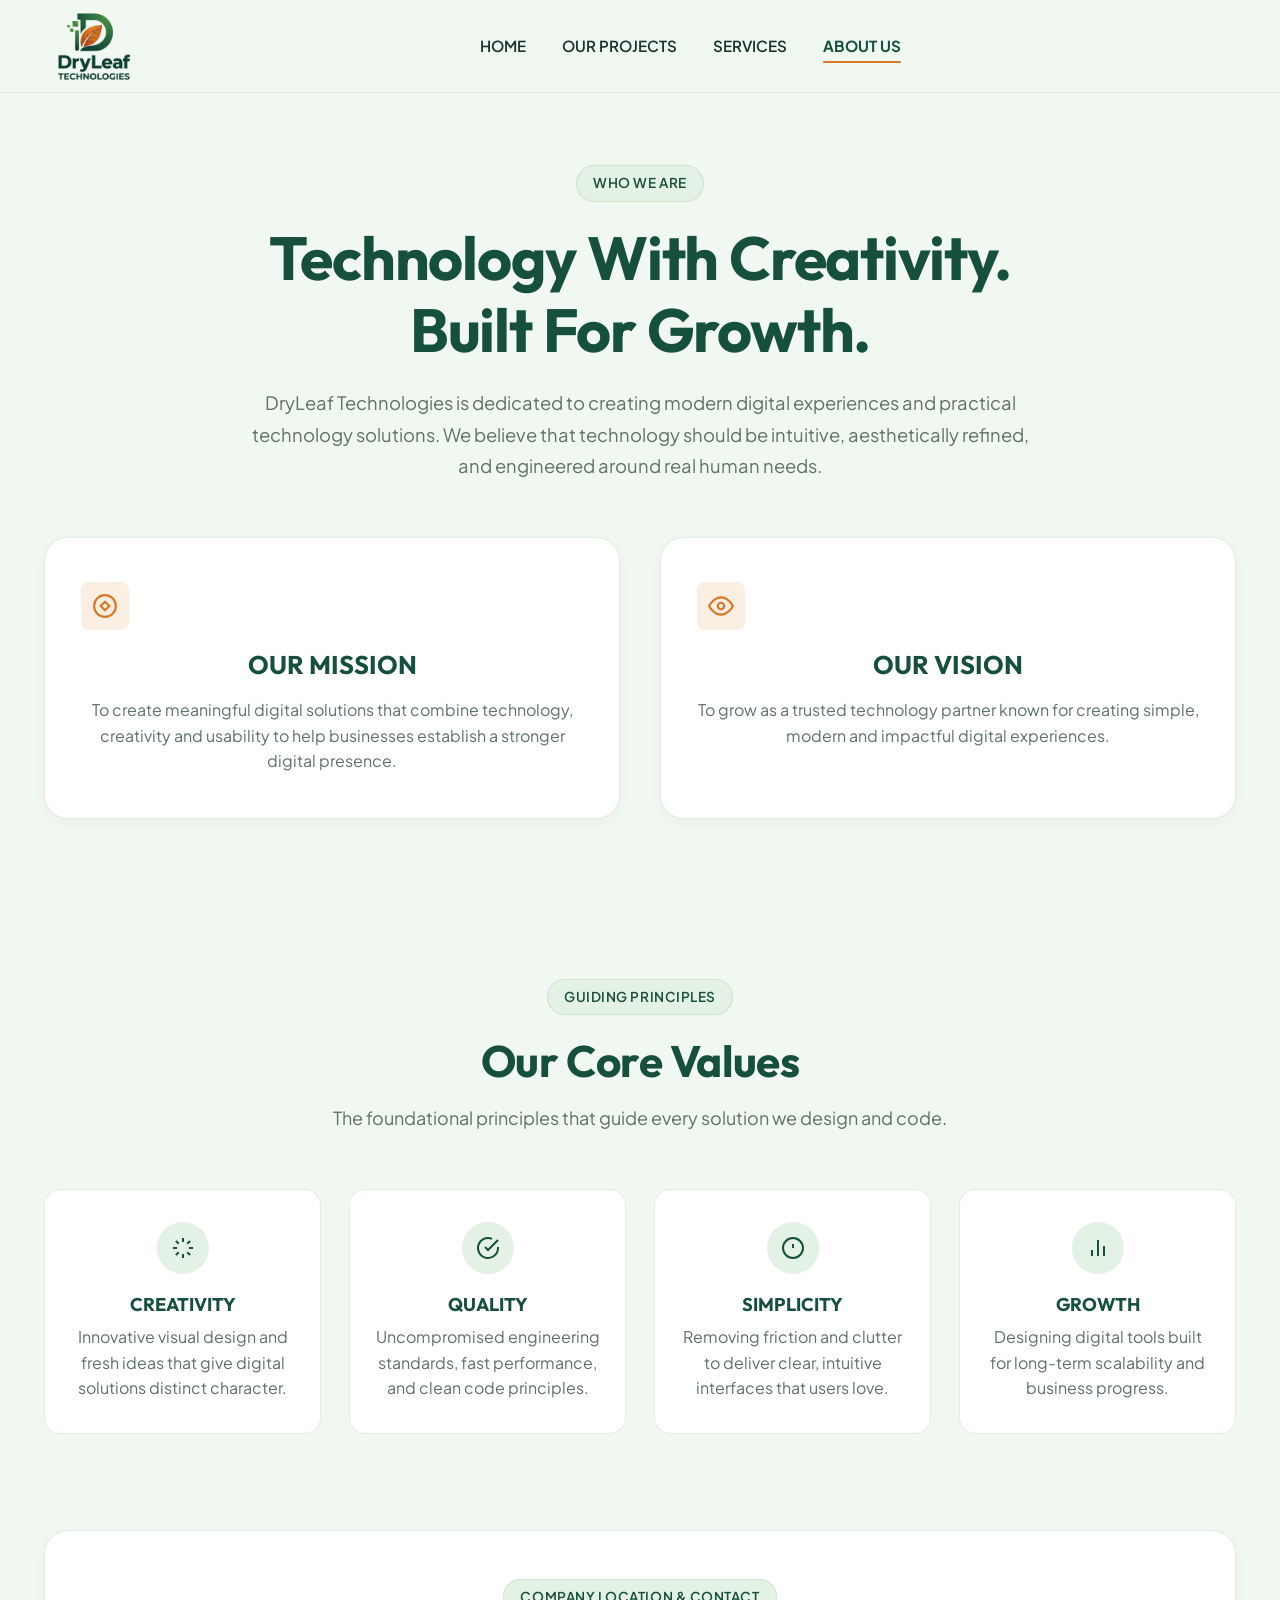
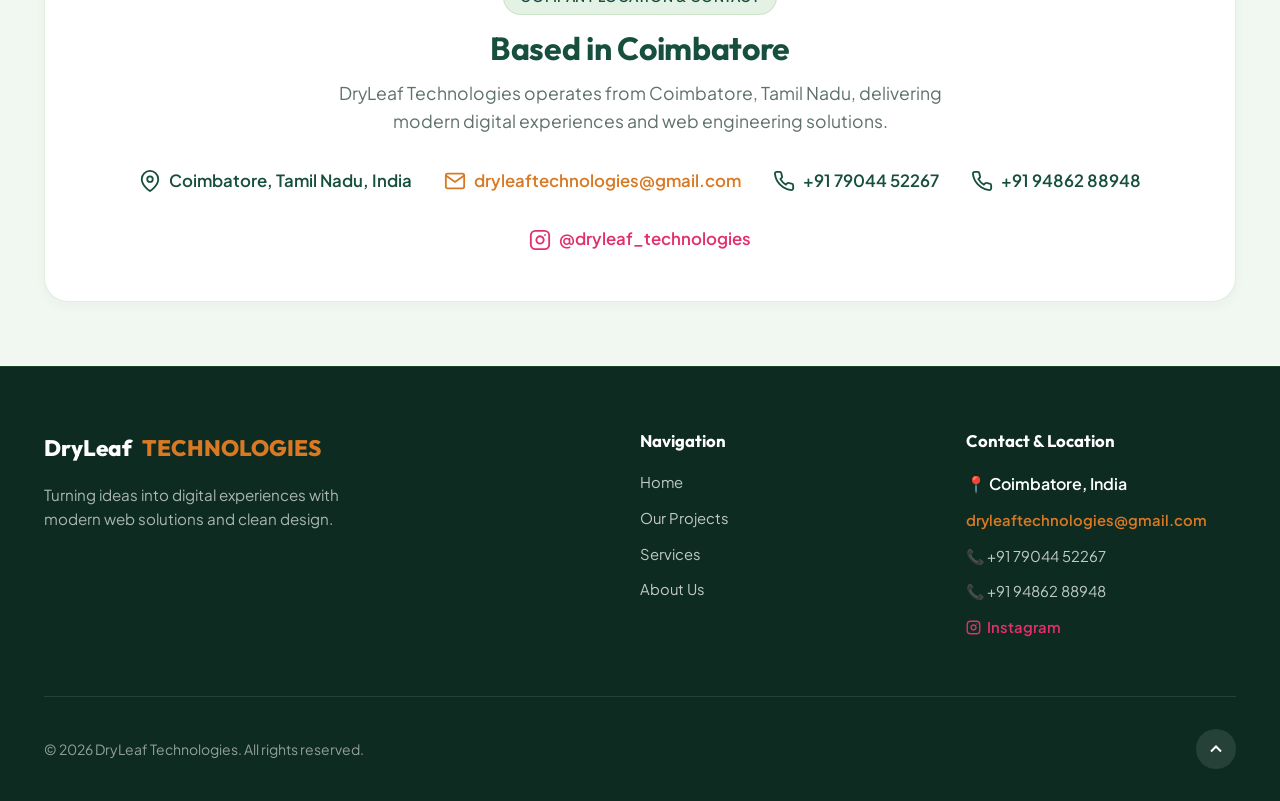
==== commit 06d7b198: "moile responsive change" ====
--- a/about.html
+++ b/about.html
@@ -81,8 +81,8 @@
         <!-- Desktop & Mobile Navigation Links -->
         <ul class="nav-menu">
           <li><a href="index.html" class="nav-link">HOME</a></li>
+          <li><a href="projects.html" class="nav-link">OUR PROJECTS</a></li>
           <li><a href="services.html" class="nav-link">SERVICES</a></li>
-          <li><a href="projects.html" class="nav-link">OUR PROJECTS</a></li>
           <li><a href="about.html" class="nav-link active">ABOUT US</a></li>
         </ul>
 
@@ -244,8 +244,8 @@
           <h4 class="footer-title">Navigation</h4>
           <div class="footer-links">
             <a href="index.html">Home</a>
+            <a href="projects.html">Our Projects</a>
             <a href="services.html">Services</a>
-            <a href="projects.html">Our Projects</a>
             <a href="about.html">About Us</a>
           </div>
         </div>
--- a/css/style.css
+++ b/css/style.css
@@ -831,6 +831,8 @@
   font-weight: 700;
   color: var(--color-dry-orange);
   margin-top: 1.25rem;
+  user-select: none;
+  -webkit-user-select: none;
 }
 
 .service-card-action svg {
@@ -1188,18 +1190,23 @@
    -------------------------------------------------------------------------- */
 .modal-overlay {
   position: fixed;
-  inset: 0;
-  background-color: rgba(13, 43, 33, 0.65);
-  backdrop-filter: blur(6px);
-  -webkit-backdrop-filter: blur(6px);
-  z-index: 2000;
+  top: 0;
+  left: 0;
+  width: 100vw;
+  height: 100vh;
+  height: 100dvh;
+  background-color: rgba(10, 30, 23, 0.85);
+  backdrop-filter: blur(10px);
+  -webkit-backdrop-filter: blur(10px);
+  z-index: 10000;
   display: flex;
   align-items: center;
   justify-content: center;
-  padding: 1.5rem;
+  padding: 1rem;
+  box-sizing: border-box;
   opacity: 0;
   visibility: hidden;
-  transition: all var(--transition-smooth);
+  transition: opacity 0.3s ease, visibility 0.3s ease;
 }
 
 .modal-overlay.active {
@@ -1211,19 +1218,25 @@
   background-color: var(--bg-card);
   border: 1px solid var(--border-light);
   border-radius: var(--radius-lg);
-  max-width: 620px;
-  width: 100%;
-  max-height: 90vh;
+  max-width: 580px;
+  width: calc(100% - 1rem);
+  max-height: 82vh;
+  max-height: 82dvh;
   overflow-y: auto;
-  padding: 2.5rem;
-  box-shadow: var(--shadow-lg);
+  overflow-x: hidden;
+  padding: 2.25rem 2rem;
+  box-shadow: 0 25px 50px -12px rgba(0, 0, 0, 0.45);
   position: relative;
-  transform: translateY(20px) scale(0.96);
-  transition: all var(--transition-smooth);
+  margin: auto;
+  transform: scale(0.95);
+  opacity: 0;
+  transition: transform 0.3s cubic-bezier(0.16, 1, 0.3, 1), opacity 0.3s ease;
+  box-sizing: border-box;
 }
 
 .modal-overlay.active .modal-container {
-  transform: translateY(0) scale(1);
+  transform: scale(1);
+  opacity: 1;
 }
 
 .modal-close-btn {
@@ -1247,16 +1260,43 @@
 }
 
 .modal-header {
+  margin-bottom: 1.25rem;
+  padding-right: 2.5rem;
+  word-wrap: break-word;
+  overflow-wrap: break-word;
+}
+
+.modal-header h3 {
+  font-size: 1.5rem;
+  margin-bottom: 0.4rem;
+  word-wrap: break-word;
+  overflow-wrap: break-word;
+}
+
+.modal-service-subtitle {
+  font-size: 0.925rem;
+  color: var(--text-muted);
+  line-height: 1.5;
+  word-wrap: break-word;
+  overflow-wrap: break-word;
+}
+
+.modal-service-desc {
+  font-size: 0.925rem;
+  line-height: 1.6;
+  color: var(--text-dark);
+  word-wrap: break-word;
+  overflow-wrap: break-word;
+}
+
+.mobile-drag-handle {
+  display: none;
+}
+
+.modal-body {
   margin-bottom: 1.5rem;
-}
-
-.modal-header h3 {
-  font-size: 1.6rem;
-  margin-bottom: 0.5rem;
-}
-
-.modal-body {
-  margin-bottom: 2rem;
+  word-wrap: break-word;
+  overflow-wrap: break-word;
 }
 
 .feature-list {
@@ -1264,14 +1304,24 @@
   flex-direction: column;
   gap: 0.75rem;
   margin: 1.25rem 0;
+  width: 100%;
 }
 
 .feature-item {
   display: flex;
   align-items: flex-start;
   gap: 0.75rem;
-  font-size: 0.95rem;
+  font-size: 0.925rem;
   color: var(--text-dark);
+  line-height: 1.5;
+  width: 100%;
+}
+
+.feature-item span {
+  flex: 1;
+  min-width: 0;
+  word-wrap: break-word;
+  overflow-wrap: break-word;
 }
 
 .feature-check {
@@ -1500,6 +1550,73 @@
 
   .services-grid {
     grid-template-columns: 1fr;
+    gap: 1.25rem;
+  }
+
+  .service-card {
+    padding: 1.5rem 1.25rem;
+    border-radius: var(--radius-md);
+  }
+
+  .service-card-top {
+    margin-bottom: 1rem;
+  }
+
+  .service-icon-box {
+    width: 48px;
+    height: 48px;
+    margin-bottom: 1rem;
+  }
+
+  .service-card-title {
+    font-size: 1.15rem;
+    margin-bottom: 0.4rem;
+  }
+
+  .service-card-desc {
+    font-size: 0.92rem;
+    line-height: 1.55;
+  }
+
+  .service-card-action {
+    margin-top: 1rem;
+    font-size: 0.85rem;
+  }
+
+  /* Mobile Category Filter Tabs */
+  .mobile-service-tabs {
+    display: flex;
+    align-items: center;
+    gap: 0.5rem;
+    overflow-x: auto;
+    padding: 0.25rem 0.25rem 0.6rem 0.25rem;
+    margin-bottom: 1.5rem;
+    -webkit-overflow-scrolling: touch;
+    scrollbar-width: none;
+  }
+
+  .mobile-service-tabs::-webkit-scrollbar {
+    display: none;
+  }
+
+  .service-tab {
+    background: var(--bg-card);
+    border: 1px solid var(--border-light);
+    color: var(--color-forest-green);
+    font-size: 0.85rem;
+    font-weight: 600;
+    padding: 0.45rem 1rem;
+    border-radius: var(--radius-full);
+    white-space: nowrap;
+    cursor: pointer;
+    transition: all var(--transition-fast);
+  }
+
+  .service-tab.active {
+    background: var(--color-forest-green);
+    color: #ffffff;
+    border-color: var(--color-forest-green);
+    box-shadow: 0 4px 12px rgba(22, 79, 61, 0.2);
   }
 
   .why-grid {
@@ -1531,6 +1648,85 @@
     flex-direction: column;
     gap: 1rem;
     text-align: center;
+  }
+
+  /* Mobile Centered Modal Popup Styling */
+  .modal-overlay {
+    position: fixed;
+    top: 0;
+    left: 0;
+    width: 100vw;
+    height: 100vh;
+    height: 100dvh;
+    display: flex;
+    align-items: center;
+    justify-content: center;
+    padding: 1rem;
+    box-sizing: border-box;
+  }
+
+  .modal-container {
+    width: calc(100vw - 2rem);
+    max-width: 480px;
+    margin: auto;
+    border-radius: 20px;
+    max-height: 78vh;
+    max-height: 78dvh;
+    padding: 1.5rem 1.25rem;
+    transform: scale(0.95);
+    opacity: 0;
+    transition: transform 0.3s cubic-bezier(0.16, 1, 0.3, 1), opacity 0.3s ease;
+    border: 1px solid var(--border-light);
+    box-shadow: 0 20px 40px rgba(0, 0, 0, 0.4);
+    box-sizing: border-box;
+    overflow-x: hidden;
+    overflow-y: auto;
+  }
+
+  .modal-overlay.active .modal-container {
+    transform: scale(1);
+    opacity: 1;
+  }
+
+  .mobile-drag-handle {
+    display: none;
+  }
+
+  .modal-header {
+    padding-right: 2.25rem;
+    margin-bottom: 1rem;
+  }
+
+  .modal-header h3 {
+    font-size: 1.3rem;
+    line-height: 1.3;
+  }
+
+  .modal-service-subtitle {
+    font-size: 0.88rem;
+    line-height: 1.45;
+  }
+
+  .modal-service-desc {
+    font-size: 0.88rem;
+    line-height: 1.5;
+  }
+
+  .feature-item {
+    font-size: 0.85rem;
+    gap: 0.6rem;
+  }
+
+  .modal-close-btn {
+    top: 1rem;
+    right: 1rem;
+    width: 32px;
+    height: 32px;
+  }
+
+  .service-card:active,
+  .service-tab:active {
+    transform: scale(0.98);
   }
 }
 
